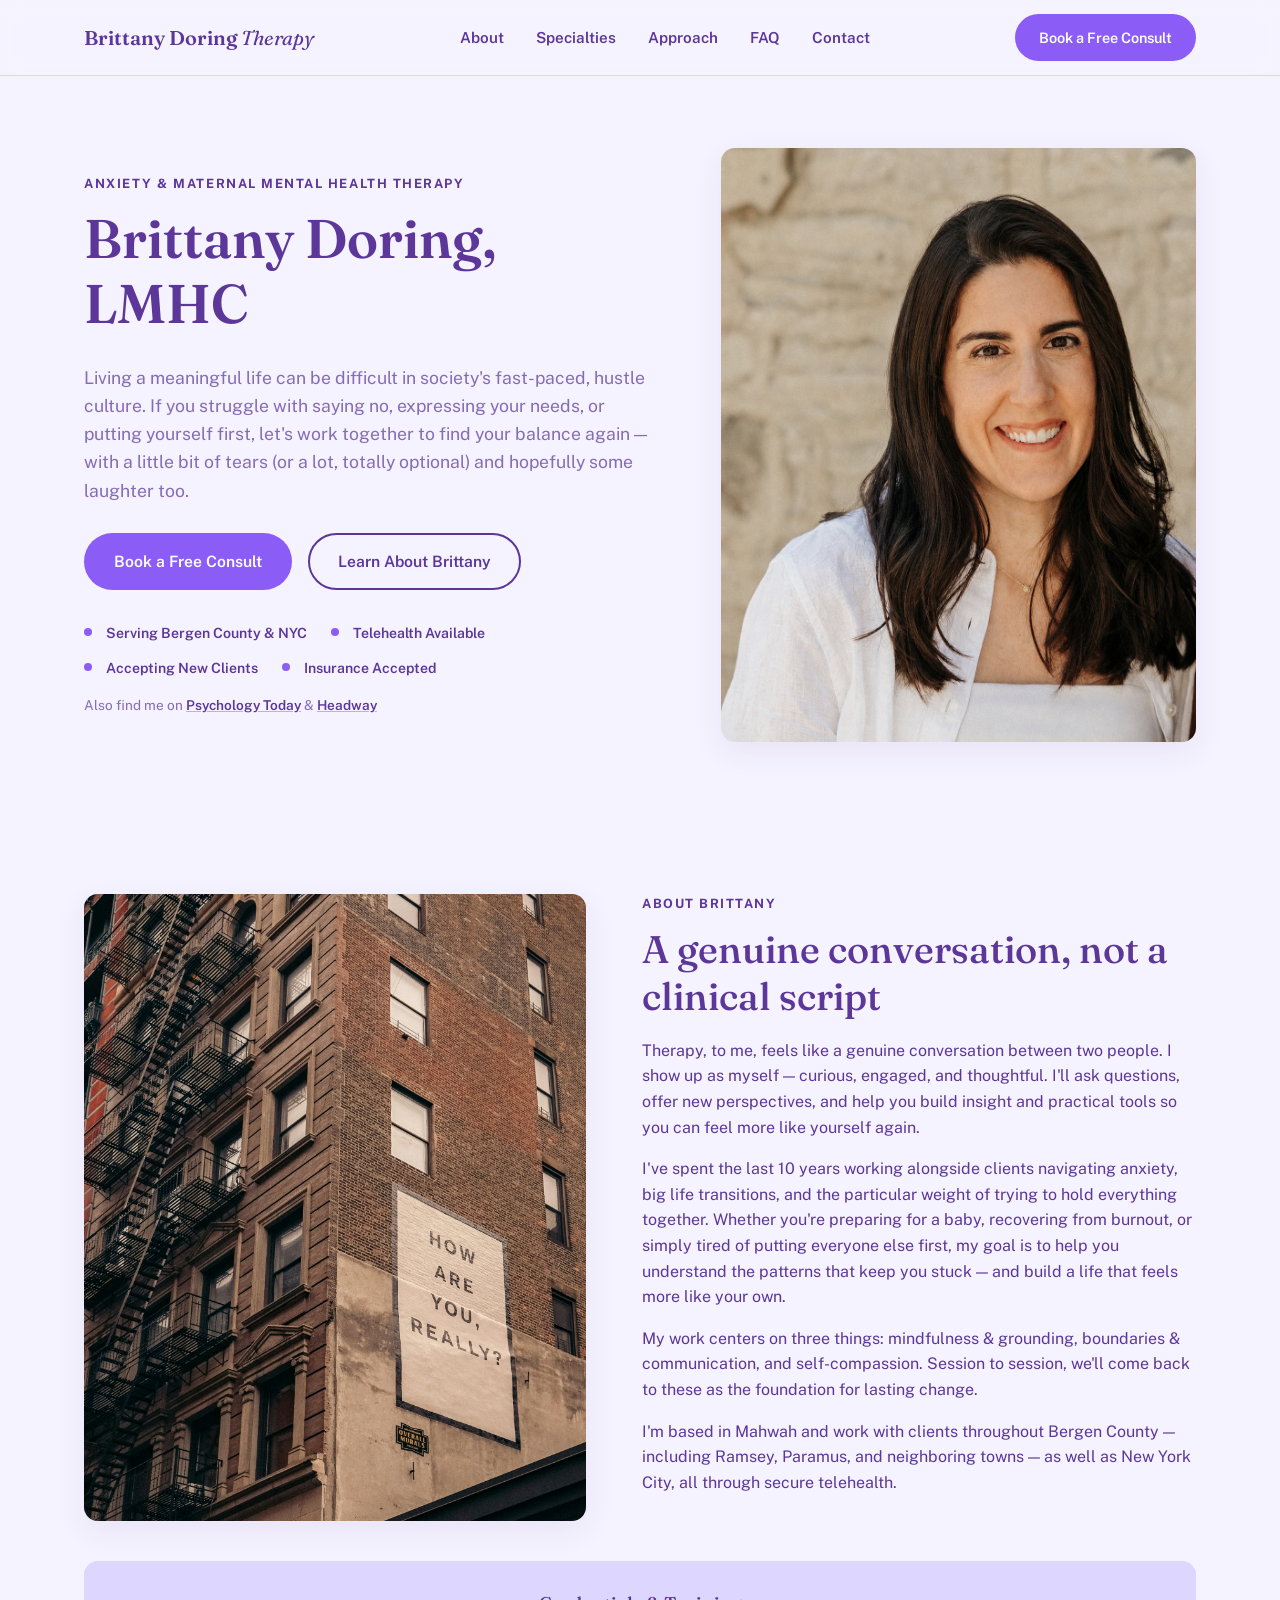
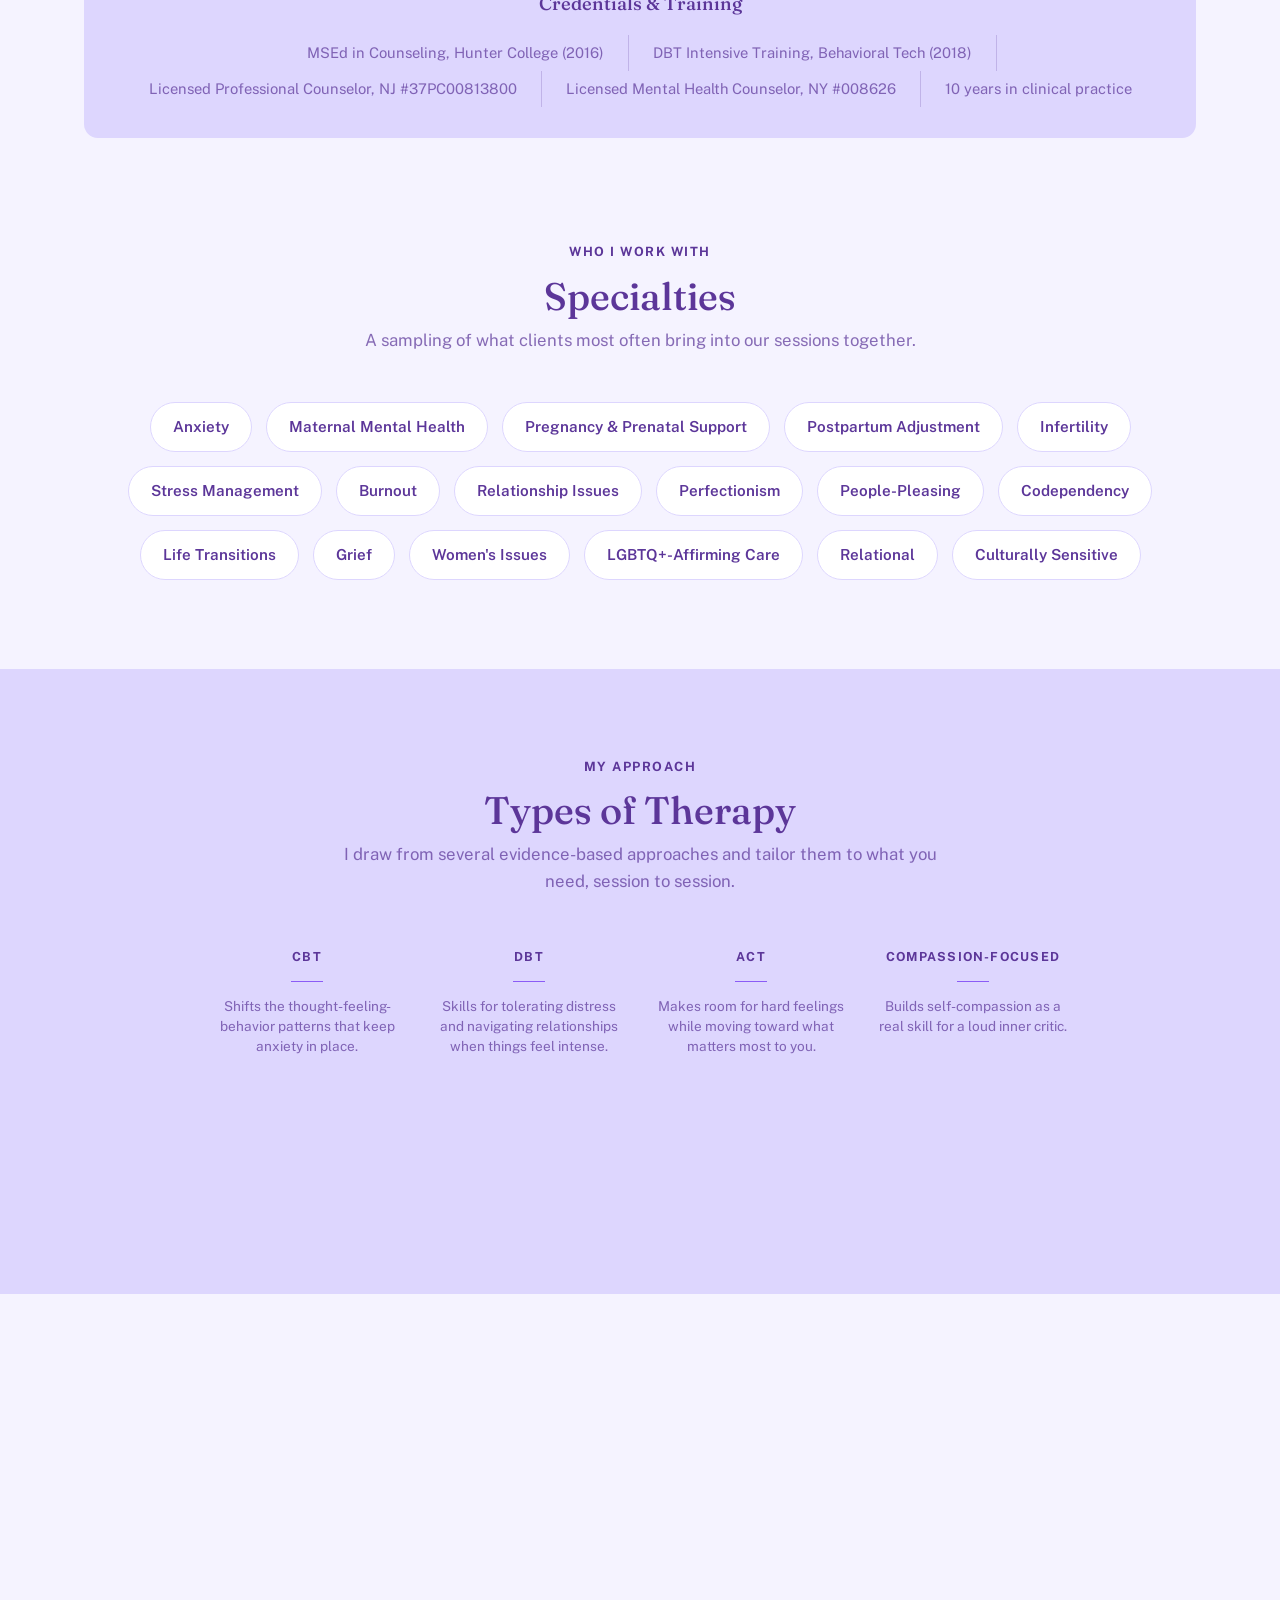
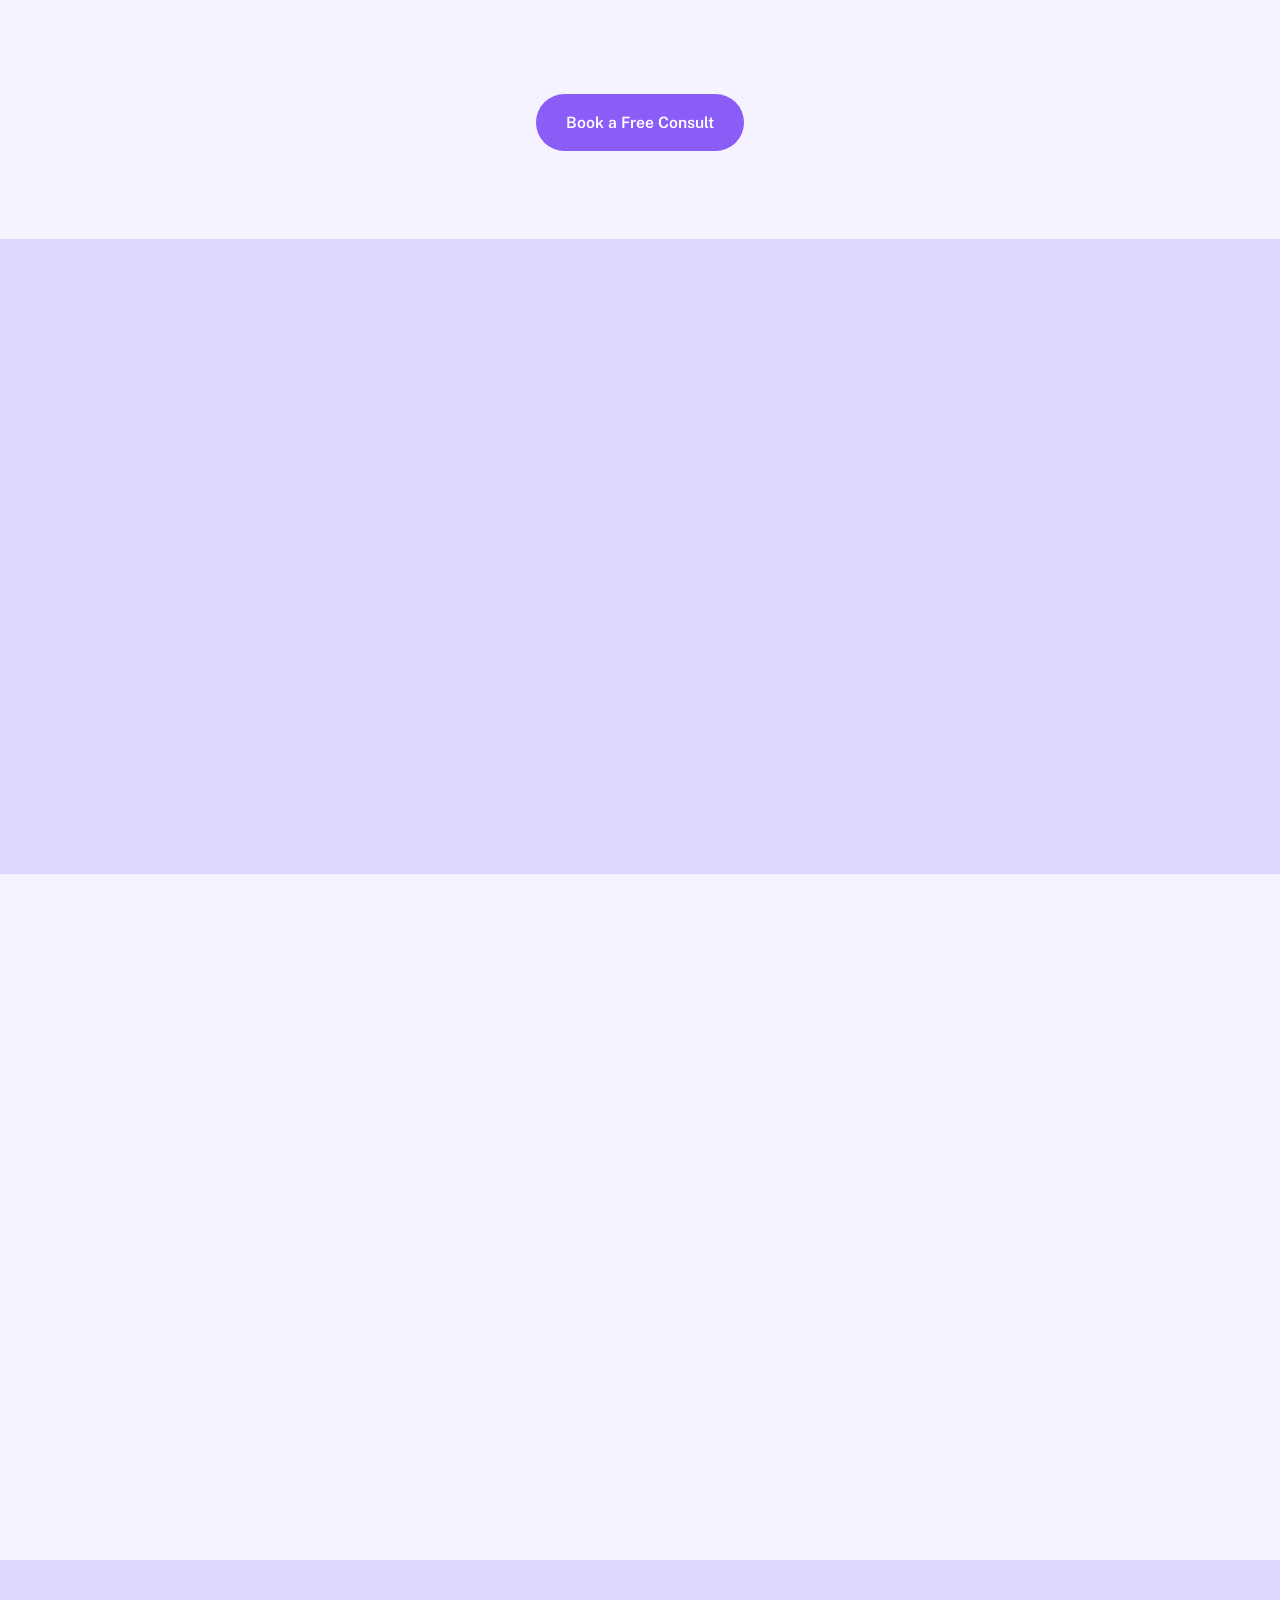
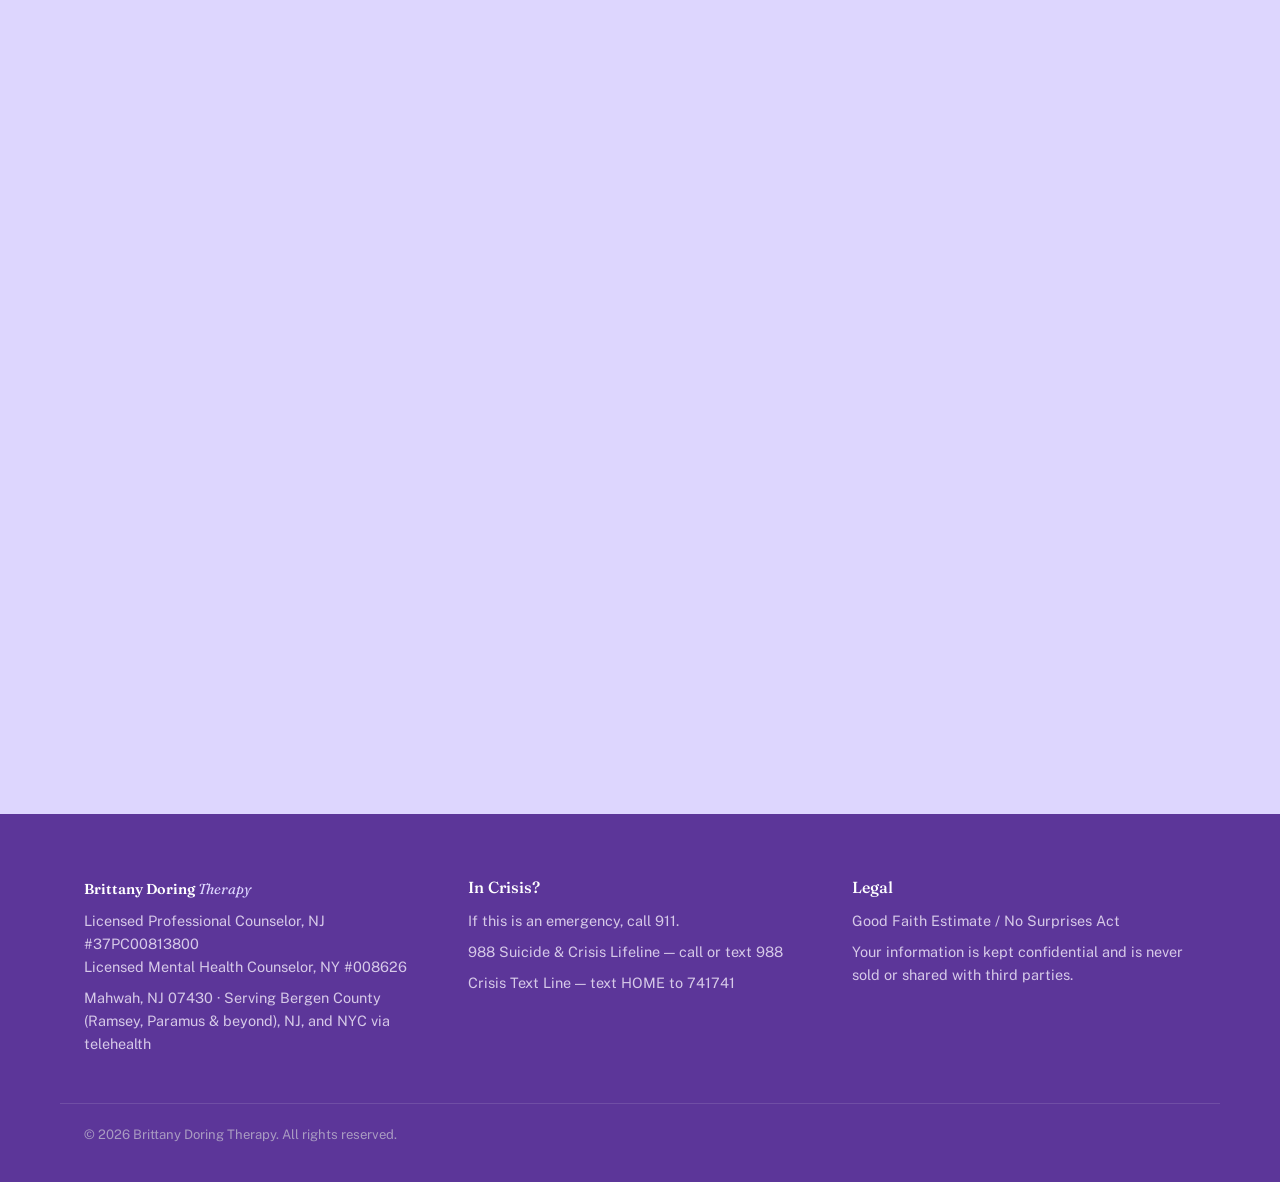
==== index.html @ 15a774fb "Add files via upload" ====
<!DOCTYPE html>
<html lang="en">
<head>
<meta charset="UTF-8">
<meta name="viewport" content="width=device-width, initial-scale=1.0">
<title>Brittany Doring, LMHC | Therapist in Mahwah &amp; Bergen County, NJ</title>
<meta name="description" content="Brittany Doring, LMHC offers telehealth therapy for anxiety, maternal mental health, and burnout to clients in Mahwah, Ramsey, Paramus, and Bergen County, NJ, plus New York City. Free 15-minute consultation.">
<meta name="robots" content="index, follow">
<link rel="canonical" href="https://www.brittanydoringtherapy.com/">

<!-- Open Graph -->
<meta property="og:type" content="website">
<meta property="og:title" content="Brittany Doring, LMHC | Therapist in Mahwah & Bergen County, NJ">
<meta property="og:description" content="Warm, genuine telehealth therapy for anxiety, maternal mental health, and burnout. Serving Mahwah, Ramsey, Paramus, Bergen County NJ, and New York City. Free 15-minute consultation.">
<meta property="og:url" content="https://www.brittanydoringtherapy.com/">
<meta property="og:image" content="assets/og-image.jpg">
<meta name="twitter:card" content="summary_large_image">

<link rel="preconnect" href="https://fonts.googleapis.com">
<link rel="preconnect" href="https://fonts.gstatic.com" crossorigin>
<link href="https://fonts.googleapis.com/css2?family=Fraunces:opsz,wght@9..144,400;9..144,500;9..144,600&family=Public+Sans:wght@400;500;600;700&display=swap" rel="stylesheet">

<link rel="stylesheet" href="styles.css">
<link rel="icon" href="data:,">

<!-- JSON-LD: Person -->
<script type="application/ld+json">
{
  "@context": "https://schema.org",
  "@type": "Person",
  "name": "Brittany Doring",
  "jobTitle": "Licensed Mental Health Counselor",
  "description": "Licensed Professional Counselor (NJ) and Licensed Mental Health Counselor (NY) specializing in anxiety and maternal mental health, offering telehealth therapy to Mahwah, Ramsey, Paramus, and Bergen County, NJ, as well as New York City.",
  "url": "https://www.brittanydoringtherapy.com/",
  "sameAs": [
    "https://www.psychologytoday.com/us/therapists/brittany-doring-mahwah-nj/941594",
    "https://care.headway.co/providers/brittany-doring"
  ]
}
</script>

<!-- JSON-LD: MedicalBusiness / LocalBusiness -->
<script type="application/ld+json">
{
  "@context": "https://schema.org",
  "@type": "MedicalBusiness",
  "name": "Brittany Doring Therapy",
  "image": "assets/og-image.jpg",
  "telephone": "+1-551-367-0439",
  "priceRange": "$175",
  "address": {
    "@type": "PostalAddress",
    "addressLocality": "Mahwah",
    "addressRegion": "NJ",
    "postalCode": "07430",
    "addressCountry": "US"
  },
  "areaServed": [
    { "@type": "City", "name": "Mahwah, NJ" },
    { "@type": "City", "name": "Ramsey, NJ" },
    { "@type": "City", "name": "Paramus, NJ" },
    { "@type": "AdministrativeArea", "name": "Bergen County, NJ" },
    { "@type": "City", "name": "New York City, NY" },
    { "@type": "State", "name": "New Jersey" },
    { "@type": "State", "name": "New York" }
  ],
  "medicalSpecialty": "Psychiatric",
  "url": "https://www.brittanydoringtherapy.com/"
}
</script>

<!-- JSON-LD: FAQPage -->
<script type="application/ld+json">
{
  "@context": "https://schema.org",
  "@type": "FAQPage",
  "mainEntity": [
    {
      "@type": "Question",
      "name": "What areas do you serve?",
      "acceptedAnswer": {
        "@type": "Answer",
        "text": "I'm based in Mahwah, NJ and see clients throughout Bergen County — including Ramsey, Paramus, and surrounding towns — as well as across New Jersey, New York, and New York City, entirely through telehealth."
      }
    },
    {
      "@type": "Question",
      "name": "What happens on the free consult call?",
      "acceptedAnswer": {
        "@type": "Answer",
        "text": "It's a relaxed 15-minute phone call where you can share what's bringing you to therapy, ask questions about my approach, and get a feel for whether we're a good fit. There's no pressure to commit to anything — it's simply a chance to talk before deciding."
      }
    },
    {
      "@type": "Question",
      "name": "Do you accept insurance?",
      "acceptedAnswer": {
        "@type": "Answer",
        "text": "Yes. I'm in-network with Aetna, Anthem BCBS, Carelon Behavioral Health, Cigna/Evernorth, and Horizon BCBS NJ. If I'm out-of-network with your plan, I can provide a superbill you can submit to your insurer for possible reimbursement."
      }
    },
    {
      "@type": "Question",
      "name": "How often will we meet?",
      "acceptedAnswer": {
        "@type": "Answer",
        "text": "Most clients start with weekly sessions to build momentum and consistency. As you meet your goals, we can shift to biweekly or monthly check-ins together, based on what feels right for you."
      }
    },
    {
      "@type": "Question",
      "name": "Is telehealth as effective as in-person therapy?",
      "acceptedAnswer": {
        "@type": "Answer",
        "text": "Research consistently shows telehealth therapy is just as effective as in-person sessions for most concerns, including anxiety and mood-related work. Many clients also find it easier to fit into their week and more comfortable to open up from a familiar space."
      }
    },
    {
      "@type": "Question",
      "name": "What's your cancellation policy?",
      "acceptedAnswer": {
        "@type": "Answer",
        "text": "I ask for at least 24 hours' notice if you need to cancel or reschedule a session. Sessions cancelled with less notice, or missed altogether, are subject to a cancellation fee — we can review the full policy together before your first session."
      }
    }
  ]
}
</script>
</head>
<body>

<a class="skip-link" href="#main">Skip to main content</a>

<header class="site-header">
  <div class="container header-inner">
    <a class="logo" href="#top">Brittany Doring <span>Therapy</span></a>
    <nav class="site-nav" aria-label="Primary">
      <button class="nav-toggle" aria-expanded="false" aria-controls="nav-links">
        <span class="sr-only">Menu</span>
        <span class="hamburger" aria-hidden="true"></span>
      </button>
      <ul id="nav-links" class="nav-links">
        <li><a href="#about">About</a></li>
        <li><a href="#specialties">Specialties</a></li>
        <li><a href="#approach">Approach</a></li>
        <li><a href="#faq">FAQ</a></li>
        <li><a href="#contact">Contact</a></li>
      </ul>
    </nav>
    <a class="btn btn-primary header-cta" href="#contact">Book a Free Consult</a>
  </div>
</header>

<main id="main">

  <!-- HERO -->
  <section id="top" class="hero">
    <div class="container hero-inner">
      <div class="hero-copy">
        <p class="eyebrow hero-anim">Anxiety &amp; Maternal Mental Health Therapy</p>
        <h1 class="hero-anim">Brittany Doring, LMHC</h1>
        <p class="hero-lede hero-anim">Living a meaningful life can be difficult in society's fast-paced, hustle culture. If you struggle with saying no, expressing your needs, or putting yourself first, let's work together to find your balance again — with a little bit of tears (or a lot, totally optional) and hopefully some laughter too.</p>
        <div class="hero-actions hero-anim">
          <a class="btn btn-primary" href="#contact">Book a Free Consult</a>
          <a class="btn btn-ghost" href="#about">Learn About Brittany</a>
        </div>
        <ul class="trust-badges hero-anim" aria-label="Practice highlights">
          <li>Serving Bergen County &amp; NYC</li>
          <li>Telehealth Available</li>
          <li>Accepting New Clients</li>
          <li>Insurance Accepted</li>
        </ul>
        <p class="hero-elsewhere hero-anim">Also find me on <a href="https://www.psychologytoday.com/us/therapists/brittany-doring-mahwah-nj/941594" target="_blank" rel="noopener">Psychology Today</a> &amp; <a href="https://care.headway.co/providers/brittany-doring" target="_blank" rel="noopener">Headway</a></p>
      </div>
      <div class="hero-media hero-anim">
        <img class="hero-photo" src="assets/bdoringtherapy.png" alt="Portrait of Brittany Doring, LMHC">
      </div>
    </div>
  </section>

  <!-- ABOUT -->
  <section id="about" class="section about">
    <div class="container about-inner">
      <div class="about-media reveal">
        <img class="headshot-photo" src="assets/mitch-nJupV3AOP-U-unsplash.jpg" alt="Mural reading 'How are you, really?' on a New York City brick building">
      </div>
      <div class="about-copy reveal">
        <p class="eyebrow">About Brittany</p>
        <h2>A genuine conversation, not a clinical script</h2>
        <p>Therapy, to me, feels like a genuine conversation between two people. I show up as myself — curious, engaged, and thoughtful. I'll ask questions, offer new perspectives, and help you build insight and practical tools so you can feel more like yourself again.</p>
        <p>I've spent the last 10 years working alongside clients navigating anxiety, big life transitions, and the particular weight of trying to hold everything together. Whether you're preparing for a baby, recovering from burnout, or simply tired of putting everyone else first, my goal is to help you understand the patterns that keep you stuck — and build a life that feels more like your own.</p>
        <p>My work centers on three things: mindfulness &amp; grounding, boundaries &amp; communication, and self-compassion. Session to session, we'll come back to these as the foundation for lasting change.</p>
        <p>I'm based in Mahwah and work with clients throughout Bergen County — including Ramsey, Paramus, and neighboring towns — as well as New York City, all through secure telehealth.</p>
      </div>
    </div>
    <div class="container">
      <div class="credentials-strip">
        <h3 class="center reveal-item">Credentials &amp; Training</h3>
        <ul class="credentials-row">
          <li class="reveal-item">MSEd in Counseling, Hunter College (2016)</li>
          <li class="reveal-item">DBT Intensive Training, Behavioral Tech (2018)</li>
          <li class="reveal-item">Licensed Professional Counselor, NJ #37PC00813800</li>
          <li class="reveal-item">Licensed Mental Health Counselor, NY #008626</li>
          <li class="reveal-item">10 years in clinical practice</li>
        </ul>
      </div>
    </div>
  </section>

  <!-- WHO I WORK WITH -->
  <section id="specialties" class="section specialties">
    <div class="container">
      <p class="eyebrow center reveal-item">Who I Work With</p>
      <h2 class="center reveal-item">Specialties</h2>
      <p class="section-lede center reveal-item">A sampling of what clients most often bring into our sessions together.</p>
      <ul class="tag-grid">
        <li class="reveal-item">Anxiety</li>
        <li class="reveal-item">Maternal Mental Health</li>
        <li class="reveal-item">Pregnancy &amp; Prenatal Support</li>
        <li class="reveal-item">Postpartum Adjustment</li>
        <li class="reveal-item">Infertility</li>
        <li class="reveal-item">Stress Management</li>
        <li class="reveal-item">Burnout</li>
        <li class="reveal-item">Relationship Issues</li>
        <li class="reveal-item">Perfectionism</li>
        <li class="reveal-item">People-Pleasing</li>
        <li class="reveal-item">Codependency</li>
        <li class="reveal-item">Life Transitions</li>
        <li class="reveal-item">Grief</li>
        <li class="reveal-item">Women's Issues</li>
        <li class="reveal-item">LGBTQ+-Affirming Care</li>
        <li class="reveal-item">Relational</li>
        <li class="reveal-item">Culturally Sensitive</li>
      </ul>
    </div>
  </section>

  <!-- APPROACH / TYPES OF THERAPY -->
  <section id="approach" class="section approach">
    <div class="container">
      <p class="eyebrow center reveal-item">My Approach</p>
      <h2 class="center reveal-item">Types of Therapy</h2>
      <p class="section-lede center reveal-item">I draw from several evidence-based approaches and tailor them to what you need, session to session.</p>
      <div class="modality-row">
        <div class="modality-col reveal-item">
          <span class="modality-name">CBT</span>
          <span class="modality-rule"></span>
          <p class="modality-desc">Shifts the thought-feeling-behavior patterns that keep anxiety in place.</p>
        </div>
        <div class="modality-col reveal-item">
          <span class="modality-name">DBT</span>
          <span class="modality-rule"></span>
          <p class="modality-desc">Skills for tolerating distress and navigating relationships when things feel intense.</p>
        </div>
        <div class="modality-col reveal-item">
          <span class="modality-name">ACT</span>
          <span class="modality-rule"></span>
          <p class="modality-desc">Makes room for hard feelings while moving toward what matters most to you.</p>
        </div>
        <div class="modality-col reveal-item">
          <span class="modality-name">Compassion-Focused</span>
          <span class="modality-rule"></span>
          <p class="modality-desc">Builds self-compassion as a real skill for a loud inner critic.</p>
        </div>
        <div class="modality-col reveal-item">
          <span class="modality-name">Person-Centered</span>
          <span class="modality-rule"></span>
          <p class="modality-desc">A warm, non-judgmental space that follows your lead.</p>
        </div>
        <div class="modality-col reveal-item">
          <span class="modality-name">Motivational Interviewing</span>
          <span class="modality-rule"></span>
          <p class="modality-desc">Builds your own motivation for change, at your own pace.</p>
        </div>
        <div class="modality-col reveal-item">
          <span class="modality-name">Strength-Based</span>
          <span class="modality-rule"></span>
          <p class="modality-desc">Builds on what's already working for you.</p>
        </div>
      </div>
    </div>
  </section>

  <!-- HOW IT WORKS -->
  <section class="section how-it-works">
    <div class="container">
      <p class="eyebrow center reveal-item">Getting Started</p>
      <h2 class="center reveal-item">How It Works</h2>
      <ol class="steps">
        <li class="step reveal-item">
          <span class="step-number">1</span>
          <h3>Free Consult Call</h3>
          <p>We'll spend 15 minutes on the phone so you can share what's going on and ask any questions before committing to anything.</p>
        </li>
        <li class="step reveal-item">
          <span class="step-number">2</span>
          <h3>Schedule Your First Session</h3>
          <p>If it feels like a good fit, we'll find a time that works for your schedule and get your first session on the calendar.</p>
        </li>
        <li class="step reveal-item">
          <span class="step-number">3</span>
          <h3>Begin Your Work Together</h3>
          <p>From there, we'll settle into a rhythm — building insight, practicing new tools, and working toward the life you want.</p>
        </li>
      </ol>
      <div class="how-it-works-cta">
        <a class="btn btn-primary" href="#contact">Book a Free Consult</a>
      </div>
    </div>
  </section>

  <!-- FEES & INSURANCE -->
  <section id="fees" class="section fees-simple">
    <div class="container fees-simple-inner">
      <div class="fees-copy reveal">
        <p class="eyebrow">Fees &amp; Insurance</p>
        <h2>I work with you</h2>
        <p class="section-lede">I'm happy to walk through your specific rate and coverage on your free consult call. I'm in-network with:</p>
        <ul class="insurance-pills" aria-label="Accepted insurance plans">
          <li class="reveal-item">Aetna</li>
          <li class="reveal-item">Anthem BCBS</li>
          <li class="reveal-item">Carelon Behavioral Health</li>
          <li class="reveal-item">Cigna / Evernorth</li>
          <li class="reveal-item">Horizon BCBS NJ</li>
        </ul>
        <p class="fees-note">Out-of-network? I provide superbills for possible reimbursement. Details on your right to a <a href="https://www.cms.gov/nosurprises" target="_blank" rel="noopener">Good Faith Estimate</a> are available on request.</p>
      </div>
      <div class="fees-media reveal">
        <img class="fees-photo" src="assets/frolicsome-fairy-C8kxsivvtYg-unsplash.jpg" alt="Autumn view of the New Jersey hills near Mahwah">
      </div>
    </div>
  </section>

  <!-- FAQ -->
  <section id="faq" class="section faq">
    <div class="container">
      <p class="eyebrow center reveal-item">Questions</p>
      <h2 class="center reveal-item">Frequently Asked Questions</h2>
      <div class="accordion">
        <div class="accordion-item reveal-item">
          <h3>
            <button class="accordion-trigger" aria-expanded="false" aria-controls="faq-area" id="faq-area-trigger">
              What areas do you serve?
            </button>
          </h3>
          <div class="accordion-panel" id="faq-area" role="region" aria-labelledby="faq-area-trigger" aria-hidden="true">
            <div class="accordion-panel-inner">
              <p>I'm based in Mahwah, NJ and see clients throughout Bergen County — including Ramsey, Paramus, and surrounding towns — as well as across New Jersey, New York, and New York City, entirely through telehealth.</p>
            </div>
          </div>
        </div>
        <div class="accordion-item reveal-item">
          <h3>
            <button class="accordion-trigger" aria-expanded="false" aria-controls="faq-1" id="faq-1-trigger">
              What happens on the free consult call?
            </button>
          </h3>
          <div class="accordion-panel" id="faq-1" role="region" aria-labelledby="faq-1-trigger" aria-hidden="true">
            <div class="accordion-panel-inner">
              <p>It's a relaxed 15-minute phone call where you can share what's bringing you to therapy, ask questions about my approach, and get a feel for whether we're a good fit. There's no pressure to commit to anything — it's simply a chance to talk before deciding.</p>
            </div>
          </div>
        </div>
        <div class="accordion-item reveal-item">
          <h3>
            <button class="accordion-trigger" aria-expanded="false" aria-controls="faq-2" id="faq-2-trigger">
              Do you accept insurance?
            </button>
          </h3>
          <div class="accordion-panel" id="faq-2" role="region" aria-labelledby="faq-2-trigger" aria-hidden="true">
            <div class="accordion-panel-inner">
              <p>Yes. I'm in-network with Aetna, Anthem BCBS, Carelon Behavioral Health, Cigna/Evernorth, and Horizon BCBS NJ. If I'm out-of-network with your plan, I can provide a superbill you can submit to your insurer for possible reimbursement.</p>
            </div>
          </div>
        </div>
        <div class="accordion-item reveal-item">
          <h3>
            <button class="accordion-trigger" aria-expanded="false" aria-controls="faq-3" id="faq-3-trigger">
              How often will we meet?
            </button>
          </h3>
          <div class="accordion-panel" id="faq-3" role="region" aria-labelledby="faq-3-trigger" aria-hidden="true">
            <div class="accordion-panel-inner">
              <p>Most clients start with weekly sessions to build momentum and consistency. As you meet your goals, we can shift to biweekly or monthly check-ins together, based on what feels right for you.</p>
            </div>
          </div>
        </div>
        <div class="accordion-item reveal-item">
          <h3>
            <button class="accordion-trigger" aria-expanded="false" aria-controls="faq-4" id="faq-4-trigger">
              Is telehealth as effective as in-person therapy?
            </button>
          </h3>
          <div class="accordion-panel" id="faq-4" role="region" aria-labelledby="faq-4-trigger" aria-hidden="true">
            <div class="accordion-panel-inner">
              <p>Research consistently shows telehealth therapy is just as effective as in-person sessions for most concerns, including anxiety and mood-related work. Many clients also find it easier to fit into their week and more comfortable to open up from a familiar space.</p>
            </div>
          </div>
        </div>
        <div class="accordion-item reveal-item">
          <h3>
            <button class="accordion-trigger" aria-expanded="false" aria-controls="faq-5" id="faq-5-trigger">
              What's your cancellation policy?
            </button>
          </h3>
          <div class="accordion-panel" id="faq-5" role="region" aria-labelledby="faq-5-trigger" aria-hidden="true">
            <div class="accordion-panel-inner">
              <p>I ask for at least 24 hours' notice if you need to cancel or reschedule a session. Sessions cancelled with less notice, or missed altogether, are subject to a cancellation fee — we can review the full policy together before your first session.</p>
            </div>
          </div>
        </div>
      </div>
    </div>
  </section>

  <!-- CONTACT -->
  <section id="contact" class="section contact">
    <div class="container contact-inner">
      <div class="contact-info reveal">
        <p class="eyebrow">Get in Touch</p>
        <h2>Let's find a time to talk</h2>
        <p>Reach out to schedule your free 15-minute consultation. I'll get back to you within one business day.</p>
        <ul class="contact-details">
          <li>
            <span class="contact-label">Phone</span>
            <a href="tel:+15513670439">(551) 367-0439</a>
          </li>
          <li>
            <span class="contact-label">Email</span>
            <!-- TODO: Replace with the practice's real contact email -->
            <a href="mailto:hello@brittanydoringtherapy.com">hello@brittanydoringtherapy.com</a>
          </li>
          <li>
            <span class="contact-label">Service Area</span>
            <span>Based in Mahwah, NJ 07430 &middot; Telehealth across Bergen County (Ramsey, Paramus &amp; beyond), New Jersey, New York, and New York City</span>
          </li>
        </ul>
      </div>
      <div class="contact-form-wrap reveal">
        <!--
          TODO: Formspree setup
          1. Create a free form at https://formspree.io using the practice email above.
          2. Replace YOUR_FORM_ID below with the ID Formspree gives you
             (the action URL will look like https://formspree.io/f/abc123).
        -->
        <form id="contact-form" class="contact-form" action="https://formspree.io/f/YOUR_FORM_ID" method="POST">
          <div class="form-row">
            <label for="name">Name</label>
            <input type="text" id="name" name="name" autocomplete="name" required>
          </div>
          <div class="form-row">
            <label for="email">Email</label>
            <input type="email" id="email" name="email" autocomplete="email" required>
          </div>
          <div class="form-row">
            <label for="phone">Phone</label>
            <input type="tel" id="phone" name="phone" autocomplete="tel">
          </div>
          <div class="form-row">
            <label for="best-time">Best time to reach you</label>
            <input type="text" id="best-time" name="best_time" placeholder="e.g. Weekday mornings">
          </div>
          <div class="form-row">
            <label for="message">Message</label>
            <textarea id="message" name="message" rows="5" required></textarea>
          </div>
          <input type="text" name="_gotcha" class="hp-field" tabindex="-1" autocomplete="off" aria-hidden="true">
          <button type="submit" class="btn btn-primary form-submit">Send Message</button>
          <p class="form-status" id="form-status" role="status" aria-live="polite"></p>
        </form>
      </div>
    </div>
  </section>

</main>

<footer class="site-footer">
  <div class="container footer-inner">
    <div class="footer-col">
      <p class="logo footer-logo">Brittany Doring <span>Therapy</span></p>
      <p>Licensed Professional Counselor, NJ #37PC00813800<br>Licensed Mental Health Counselor, NY #008626</p>
      <p>Mahwah, NJ 07430 &middot; Serving Bergen County (Ramsey, Paramus &amp; beyond), NJ, and NYC via telehealth</p>
    </div>
    <div class="footer-col">
      <h3>In Crisis?</h3>
      <p>If this is an emergency, call 911.</p>
      <p>988 Suicide &amp; Crisis Lifeline — call or text <a href="tel:988">988</a></p>
      <p>Crisis Text Line — text HOME to <a href="sms:741741">741741</a></p>
    </div>
    <div class="footer-col">
      <h3>Legal</h3>
      <p><a href="https://www.cms.gov/nosurprises" target="_blank" rel="noopener">Good Faith Estimate / No Surprises Act</a></p>
      <p>Your information is kept confidential and is never sold or shared with third parties.</p>
    </div>
  </div>
  <div class="container footer-bottom">
    <p>&copy; <span id="year"></span> Brittany Doring Therapy. All rights reserved.</p>
  </div>
</footer>

<script src="script.js"></script>
</body>
</html>
---- styles.css ----
/* ==========================================================================
   Brittany Doring Therapy — styles.css
   ========================================================================== */

:root {
  --sage: #5C3699;
  --sage-dark: #5C3699;
  --cream: #F5F3FF;
  --cream-alt: #DDD6FE;
  --forest: #5C3699;
  --terracotta: #8B5CF6;
  --terracotta-dark: #7C3AED;
  --white: #FFFFFF;
  --border: #DDD6FE;

  --font-heading: "Fraunces", Georgia, serif;
  --font-body: "Public Sans", -apple-system, BlinkMacSystemFont, "Segoe UI", sans-serif;

  --max-width: 1160px;
  --radius: 14px;
  --shadow-soft: 0 10px 30px rgba(92, 54, 153, 0.08);
}

* { box-sizing: border-box; }

html {
  scroll-behavior: smooth;
}

body {
  margin: 0;
  font-family: var(--font-body);
  color: var(--forest);
  background: var(--cream);
  line-height: 1.6;
  -webkit-font-smoothing: antialiased;
}

h1, h2, h3 {
  font-family: var(--font-heading);
  font-weight: 500;
  line-height: 1.2;
  margin: 0 0 0.5em;
  color: var(--forest);
}

h1 { font-size: clamp(2.2rem, 4.5vw, 3.4rem); font-weight: 600; }
h2 { font-size: clamp(1.7rem, 3vw, 2.4rem); }
h3 { font-size: 1.15rem; }

p { margin: 0 0 1em; }

a {
  color: var(--sage-dark);
  text-decoration-color: rgba(92, 54, 153, 0.35);
  transition: text-decoration-color 0.2s ease, opacity 0.2s ease;
}
a:hover {
  text-decoration-color: currentColor;
}

img { max-width: 100%; display: block; }

.container {
  max-width: var(--max-width);
  margin: 0 auto;
  padding: 0 24px;
}

.sr-only {
  position: absolute;
  width: 1px; height: 1px;
  padding: 0; margin: -1px;
  overflow: hidden;
  clip: rect(0,0,0,0);
  white-space: nowrap;
  border: 0;
}

.skip-link {
  position: absolute;
  left: -999px;
  top: 0;
  background: var(--forest);
  color: var(--white);
  padding: 12px 20px;
  z-index: 1000;
  border-radius: 0 0 8px 0;
}
.skip-link:focus {
  left: 0;
}

/* -------------------- Buttons -------------------- */

.btn {
  display: inline-flex;
  align-items: center;
  justify-content: center;
  padding: 14px 28px;
  border-radius: 999px;
  font-weight: 600;
  font-size: 0.98rem;
  text-decoration: none;
  transition: transform 0.15s ease, box-shadow 0.15s ease, background 0.15s ease;
  border: 2px solid transparent;
  cursor: pointer;
}

.btn-primary {
  background: var(--terracotta);
  color: var(--white);
}
.btn-primary:hover {
  background: var(--terracotta-dark);
  transform: translateY(-1px);
  box-shadow: var(--shadow-soft);
}

.btn-ghost {
  background: transparent;
  color: var(--forest);
  border-color: var(--forest);
}
.btn-ghost:hover {
  background: var(--forest);
  color: var(--white);
}

/* -------------------- Header -------------------- */

.site-header {
  position: sticky;
  top: 0;
  z-index: 500;
  background: rgba(245, 243, 255, 0.92);
  backdrop-filter: blur(8px);
  border-bottom: 1px solid var(--border);
  box-shadow: 0 8px 24px rgba(92, 54, 153, 0);
  transition: box-shadow 0.3s ease;
}
.site-header.scrolled {
  box-shadow: 0 8px 24px rgba(92, 54, 153, 0.1);
}

.header-inner {
  display: flex;
  align-items: center;
  justify-content: space-between;
  padding-top: 14px;
  padding-bottom: 14px;
  gap: 20px;
}

.logo {
  font-family: var(--font-heading);
  font-size: 1.25rem;
  font-weight: 600;
  color: var(--forest);
  text-decoration: none;
  white-space: nowrap;
  transition: opacity 0.2s ease;
}
.logo:hover {
  opacity: 0.75;
}
.logo span {
  color: var(--sage-dark);
  font-weight: 400;
  font-style: italic;
}

.site-nav {
  flex: 1;
  display: flex;
  justify-content: center;
}

.nav-links {
  list-style: none;
  display: flex;
  gap: 32px;
  margin: 0;
  padding: 0;
}

.nav-links a {
  text-decoration: none;
  color: var(--forest);
  font-weight: 600;
  font-size: 0.95rem;
  position: relative;
}
.nav-links a::after {
  content: "";
  position: absolute;
  left: 0;
  right: 100%;
  bottom: -4px;
  height: 2px;
  background: var(--terracotta);
  transition: right 0.25s ease;
}
.nav-links a:hover {
  color: var(--sage-dark);
}
.nav-links a:hover::after {
  right: 0;
}

.header-cta {
  padding: 10px 22px;
  font-size: 0.9rem;
  white-space: nowrap;
}

.nav-toggle {
  display: none;
  background: none;
  border: none;
  cursor: pointer;
  padding: 8px;
}

.hamburger,
.hamburger::before,
.hamburger::after {
  display: block;
  width: 24px;
  height: 2px;
  background: var(--forest);
  position: relative;
  transition: transform 0.2s ease;
}
.hamburger::before,
.hamburger::after {
  content: "";
  position: absolute;
  left: 0;
}
.hamburger::before { top: -7px; }
.hamburger::after { top: 7px; }

/* -------------------- Sections -------------------- */

.section {
  padding: 88px 0;
}

.eyebrow {
  text-transform: uppercase;
  letter-spacing: 0.12em;
  font-size: 0.8rem;
  font-weight: 700;
  color: var(--sage-dark);
  margin-bottom: 12px;
}

.center { text-align: center; }
.center.eyebrow { margin-bottom: 10px; }

.section-lede {
  max-width: 640px;
  margin: 0 auto 48px;
  color: rgba(92, 54, 153, 0.72);
  font-size: 1.05rem;
}

.section > .container > h2.center {
  margin-bottom: 8px;
}

/* -------------------- Hero -------------------- */

.hero {
  padding: 72px 0 64px;
  background: var(--cream);
}

.hero-inner {
  display: grid;
  grid-template-columns: 1.1fr 0.9fr;
  gap: 56px;
  align-items: center;
}

.hero-lede {
  font-size: 1.1rem;
  color: rgba(92, 54, 153, 0.72);
  max-width: 52ch;
}

.hero-actions {
  display: flex;
  gap: 16px;
  flex-wrap: wrap;
  margin: 28px 0 32px;
}

.trust-badges {
  list-style: none;
  display: flex;
  flex-wrap: wrap;
  gap: 12px 24px;
  padding: 0;
  margin: 0;
}
.trust-badges li {
  font-size: 0.88rem;
  font-weight: 600;
  color: var(--sage-dark);
  padding-left: 22px;
  position: relative;
}
.trust-badges li::before {
  content: "";
  position: absolute;
  left: 0;
  top: 6px;
  width: 8px;
  height: 8px;
  border-radius: 50%;
  background: var(--terracotta);
}

.hero-elsewhere {
  margin: 16px 0 0;
  font-size: 0.85rem;
  color: rgba(92, 54, 153, 0.72);
}
.hero-elsewhere a {
  color: var(--forest);
  font-weight: 600;
}

.hero-photo,
.headshot-photo,
.fees-photo {
  width: 100%;
  object-fit: cover;
  border-radius: var(--radius);
  box-shadow: var(--shadow-soft);
  transition: transform 0.4s ease, box-shadow 0.4s ease;
}
.hero-photo { aspect-ratio: 4 / 5; }

.hero-photo:hover,
.headshot-photo:hover,
.fees-photo:hover {
  transform: scale(1.015);
  box-shadow: 0 16px 36px rgba(92, 54, 153, 0.16);
}

/* -------------------- About -------------------- */

.about {
  padding-bottom: 48px;
}

.about-inner {
  display: grid;
  grid-template-columns: 0.95fr 1.05fr;
  gap: 56px;
  align-items: start;
}

.headshot-photo {
  aspect-ratio: 4 / 5;
}

.credentials-strip {
  margin-top: 40px;
  padding: 32px 40px;
  background: var(--cream-alt);
  border-radius: var(--radius);
}
.credentials-strip h3 {
  margin-bottom: 20px;
}

.credentials-row {
  list-style: none;
  display: flex;
  flex-wrap: wrap;
  justify-content: center;
  padding: 0;
  margin: 0;
}
.credentials-row li {
  padding: 6px 24px;
  border-right: 1px solid rgba(92, 54, 153, 0.22);
  font-size: 0.92rem;
  color: rgba(92, 54, 153, 0.72);
}
.credentials-row li:last-child {
  border-right: none;
}

/* -------------------- Specialties tags -------------------- */

.specialties {
  padding-top: 56px;
}

.tag-grid {
  list-style: none;
  display: flex;
  flex-wrap: wrap;
  gap: 14px;
  justify-content: center;
  padding: 0;
  margin: 0;
}

.tag-grid li {
  background: var(--white);
  border: 1px solid var(--border);
  border-radius: 999px;
  padding: 12px 22px;
  font-weight: 600;
  font-size: 0.95rem;
  color: var(--forest);
  transition: transform 0.2s ease, box-shadow 0.2s ease, border-color 0.2s ease;
}
.tag-grid li:hover {
  transform: translateY(-3px);
  box-shadow: var(--shadow-soft);
  border-color: var(--sage);
}

/* -------------------- Approach: modality columns -------------------- */

.approach {
  background: var(--cream-alt);
}

.modality-row {
  display: flex;
  flex-wrap: wrap;
  justify-content: center;
  gap: 40px 32px;
  max-width: 960px;
  margin: 0 auto;
}

.modality-col {
  width: 190px;
  text-align: center;
}

.modality-name {
  display: inline-block;
  font-size: 0.78rem;
  text-transform: uppercase;
  letter-spacing: 0.1em;
  font-weight: 700;
  color: var(--forest);
  transition: color 0.25s ease;
}

.modality-rule {
  display: block;
  width: 32px;
  height: 1px;
  background: var(--terracotta);
  margin: 12px auto 14px;
  transition: width 0.3s ease;
}

.modality-desc {
  margin: 0;
  font-size: 0.85rem;
  line-height: 1.5;
  color: rgba(92, 54, 153, 0.72);
}

.modality-col:hover .modality-name {
  color: var(--sage-dark);
}
.modality-col:hover .modality-rule {
  width: 56px;
}

/* -------------------- How it works -------------------- */

.steps {
  list-style: none;
  display: grid;
  grid-template-columns: repeat(3, 1fr);
  gap: 32px;
  padding: 0;
  margin: 0 0 48px;
  counter-reset: step;
}

.step {
  text-align: center;
  padding: 0 12px;
}

.step-number {
  display: inline-flex;
  align-items: center;
  justify-content: center;
  width: 44px;
  height: 44px;
  border-radius: 50%;
  background: var(--sage);
  color: var(--white);
  font-family: var(--font-heading);
  font-size: 1.2rem;
  margin-bottom: 16px;
}

.step p {
  color: rgba(92, 54, 153, 0.72);
  font-size: 0.95rem;
}

.how-it-works-cta {
  text-align: center;
}

/* -------------------- Fees -------------------- */

.fees-simple {
  background: var(--cream-alt);
}

.fees-simple-inner {
  display: grid;
  grid-template-columns: 0.85fr 1.15fr;
  gap: 48px;
  align-items: center;
}

.fees-copy .section-lede {
  margin: 0 0 24px;
  max-width: none;
  text-align: left;
}

.insurance-pills {
  list-style: none;
  display: flex;
  flex-wrap: wrap;
  gap: 12px;
  padding: 0;
  margin: 0 0 20px;
}
.insurance-pills li {
  background: var(--white);
  border: 1px solid var(--border);
  border-radius: 999px;
  padding: 10px 20px;
  font-weight: 600;
  font-size: 0.9rem;
  color: var(--forest);
  transition: transform 0.2s ease, box-shadow 0.2s ease;
}
.insurance-pills li:hover {
  transform: translateY(-3px);
  box-shadow: var(--shadow-soft);
}

.fees-note {
  margin: 0;
  color: rgba(92, 54, 153, 0.72);
  font-size: 0.95rem;
}

.fees-photo {
  aspect-ratio: 4 / 3;
}

/* -------------------- FAQ accordion -------------------- */

.accordion {
  max-width: 760px;
  margin: 0 auto;
}

.accordion-item {
  border-bottom: 1px solid var(--border);
}
.accordion-item h3 {
  margin: 0;
  font-family: var(--font-body);
  font-size: 1rem;
}

.accordion-trigger {
  width: 100%;
  text-align: left;
  background: none;
  border: none;
  padding: 22px 4px;
  font-family: var(--font-body);
  font-weight: 700;
  font-size: 1.05rem;
  color: var(--forest);
  cursor: pointer;
  display: flex;
  justify-content: space-between;
  align-items: center;
  gap: 16px;
}
.accordion-trigger::after {
  content: "+";
  font-size: 1.4rem;
  color: var(--terracotta);
  flex-shrink: 0;
  transition: transform 0.3s ease;
}
.accordion-trigger[aria-expanded="true"]::after {
  transform: rotate(45deg);
}

.accordion-panel {
  display: grid;
  grid-template-rows: 0fr;
  color: rgba(92, 54, 153, 0.72);
  transition: grid-template-rows 0.35s ease;
}
.accordion-panel.open {
  grid-template-rows: 1fr;
}
.accordion-panel-inner {
  overflow: hidden;
  min-height: 0;
}
.accordion-panel-inner p {
  margin: 0;
  padding: 0 4px 22px;
}

/* -------------------- Contact -------------------- */

.contact {
  background: var(--cream-alt);
}

.contact-inner {
  display: grid;
  grid-template-columns: 0.9fr 1.1fr;
  gap: 56px;
}

.contact-details {
  list-style: none;
  padding: 0;
  margin: 28px 0 0;
  display: flex;
  flex-direction: column;
  gap: 18px;
}
.contact-label {
  display: block;
  font-size: 0.78rem;
  text-transform: uppercase;
  letter-spacing: 0.08em;
  color: var(--sage-dark);
  font-weight: 700;
  margin-bottom: 4px;
}
.contact-details a {
  font-size: 1.1rem;
  font-weight: 600;
  color: var(--forest);
  text-decoration: none;
}

.contact-form {
  background: var(--white);
  border-radius: var(--radius);
  padding: 32px;
  box-shadow: var(--shadow-soft);
}

.form-row {
  margin-bottom: 18px;
  display: flex;
  flex-direction: column;
  gap: 6px;
}
.form-row label {
  font-weight: 600;
  font-size: 0.9rem;
}
.form-row input,
.form-row textarea {
  font-family: var(--font-body);
  font-size: 1rem;
  padding: 12px 14px;
  border: 1px solid var(--border);
  border-radius: 8px;
  background: var(--cream);
  color: var(--forest);
  transition: outline-color 0.2s ease, outline-offset 0.2s ease, border-color 0.2s ease;
  outline: 2px solid transparent;
  outline-offset: 0;
}
.form-row input:focus,
.form-row textarea:focus {
  outline-color: var(--sage);
  outline-offset: 2px;
  border-color: var(--sage);
}

.hp-field {
  position: absolute;
  left: -9999px;
  width: 1px;
  height: 1px;
  overflow: hidden;
}

.form-submit {
  width: 100%;
  border: none;
}

.form-status {
  margin: 14px 0 0;
  font-size: 0.9rem;
  font-weight: 600;
  min-height: 1.2em;
}
.form-status.success { color: var(--sage-dark); }
.form-status.error { color: var(--terracotta-dark); }

/* -------------------- Footer -------------------- */

.site-footer {
  background: var(--forest);
  color: #D6C9E8;
  padding: 64px 0 24px;
}

.footer-inner {
  display: grid;
  grid-template-columns: repeat(3, 1fr);
  gap: 40px;
  padding-bottom: 40px;
}

.footer-logo {
  color: var(--white);
  margin-bottom: 16px;
}
.footer-logo span {
  color: var(--cream-alt);
}

.footer-col h3 {
  color: var(--white);
  font-size: 1rem;
  margin-bottom: 12px;
}
.footer-col p {
  font-size: 0.9rem;
  margin-bottom: 8px;
}
.footer-col a {
  color: #D6C9E8;
  transition: color 0.2s ease;
}
.footer-col a:hover {
  color: var(--white);
}

.footer-bottom {
  border-top: 1px solid rgba(255,255,255,0.12);
  padding-top: 20px;
  font-size: 0.82rem;
  color: #A99BC2;
}

/* -------------------- Motion / scroll reveal -------------------- */

.reveal,
.reveal-item,
.hero-anim {
  opacity: 1;
  transform: none;
}

html.js-anim .reveal,
html.js-anim .reveal-item,
html.js-anim .hero-anim {
  opacity: 0;
  transform: translateY(22px);
  transition: opacity 0.6s cubic-bezier(0.16, 0.8, 0.3, 1),
              transform 0.6s cubic-bezier(0.16, 0.8, 0.3, 1);
  will-change: opacity, transform;
}

html.js-anim .reveal.in-view,
html.js-anim .reveal-item.in-view,
html.js-anim .hero-anim.in-view {
  opacity: 1;
  transform: none;
}

/* ==========================================================================
   Responsive
   ========================================================================== */

@media (max-width: 1200px) {
  .container { padding: 0 20px; }
}

@media (max-width: 900px) {
  .steps { grid-template-columns: 1fr; gap: 40px; }
  .hero-inner { grid-template-columns: 1fr; }
  .hero-media { order: -1; }
  .hero-photo { aspect-ratio: 16/9; }
  .about-inner { grid-template-columns: 1fr; }
  .headshot-photo { max-width: 320px; aspect-ratio: 4/5; margin: 0 auto; }
  .contact-inner { grid-template-columns: 1fr; }
  .footer-inner { grid-template-columns: 1fr; gap: 32px; }
  .fees-simple-inner { grid-template-columns: 1fr; }
  .fees-media { max-width: 360px; margin: 0 auto; }
  .credentials-row { flex-direction: column; align-items: center; gap: 10px; }
  .credentials-row li { border-right: none; padding: 0; }
}

@media (max-width: 768px) {
  .nav-toggle {
    display: inline-flex;
    align-items: center;
    justify-content: center;
  }
  .site-nav {
    position: absolute;
    top: 100%;
    left: 0;
    right: 0;
    background: var(--cream);
    border-bottom: 1px solid var(--border);
  }
  .nav-links {
    flex-direction: column;
    gap: 0;
    max-height: 0;
    overflow: hidden;
    transition: max-height 0.25s ease;
  }
  .nav-links.open {
    max-height: 400px;
  }
  .nav-links li {
    border-top: 1px solid var(--border);
  }
  .nav-links a {
    display: block;
    padding: 16px 24px;
  }
  .header-cta {
    display: none;
  }
}

@media (max-width: 600px) {
  .section { padding: 64px 0; }
  .about { padding-bottom: 40px; }
  .specialties { padding-top: 40px; }
  .hero { padding-top: 48px; }
  .hero-actions { flex-direction: column; align-items: stretch; }
  .hero-actions .btn { text-align: center; }
  .credentials-strip { padding: 24px 20px; }
}
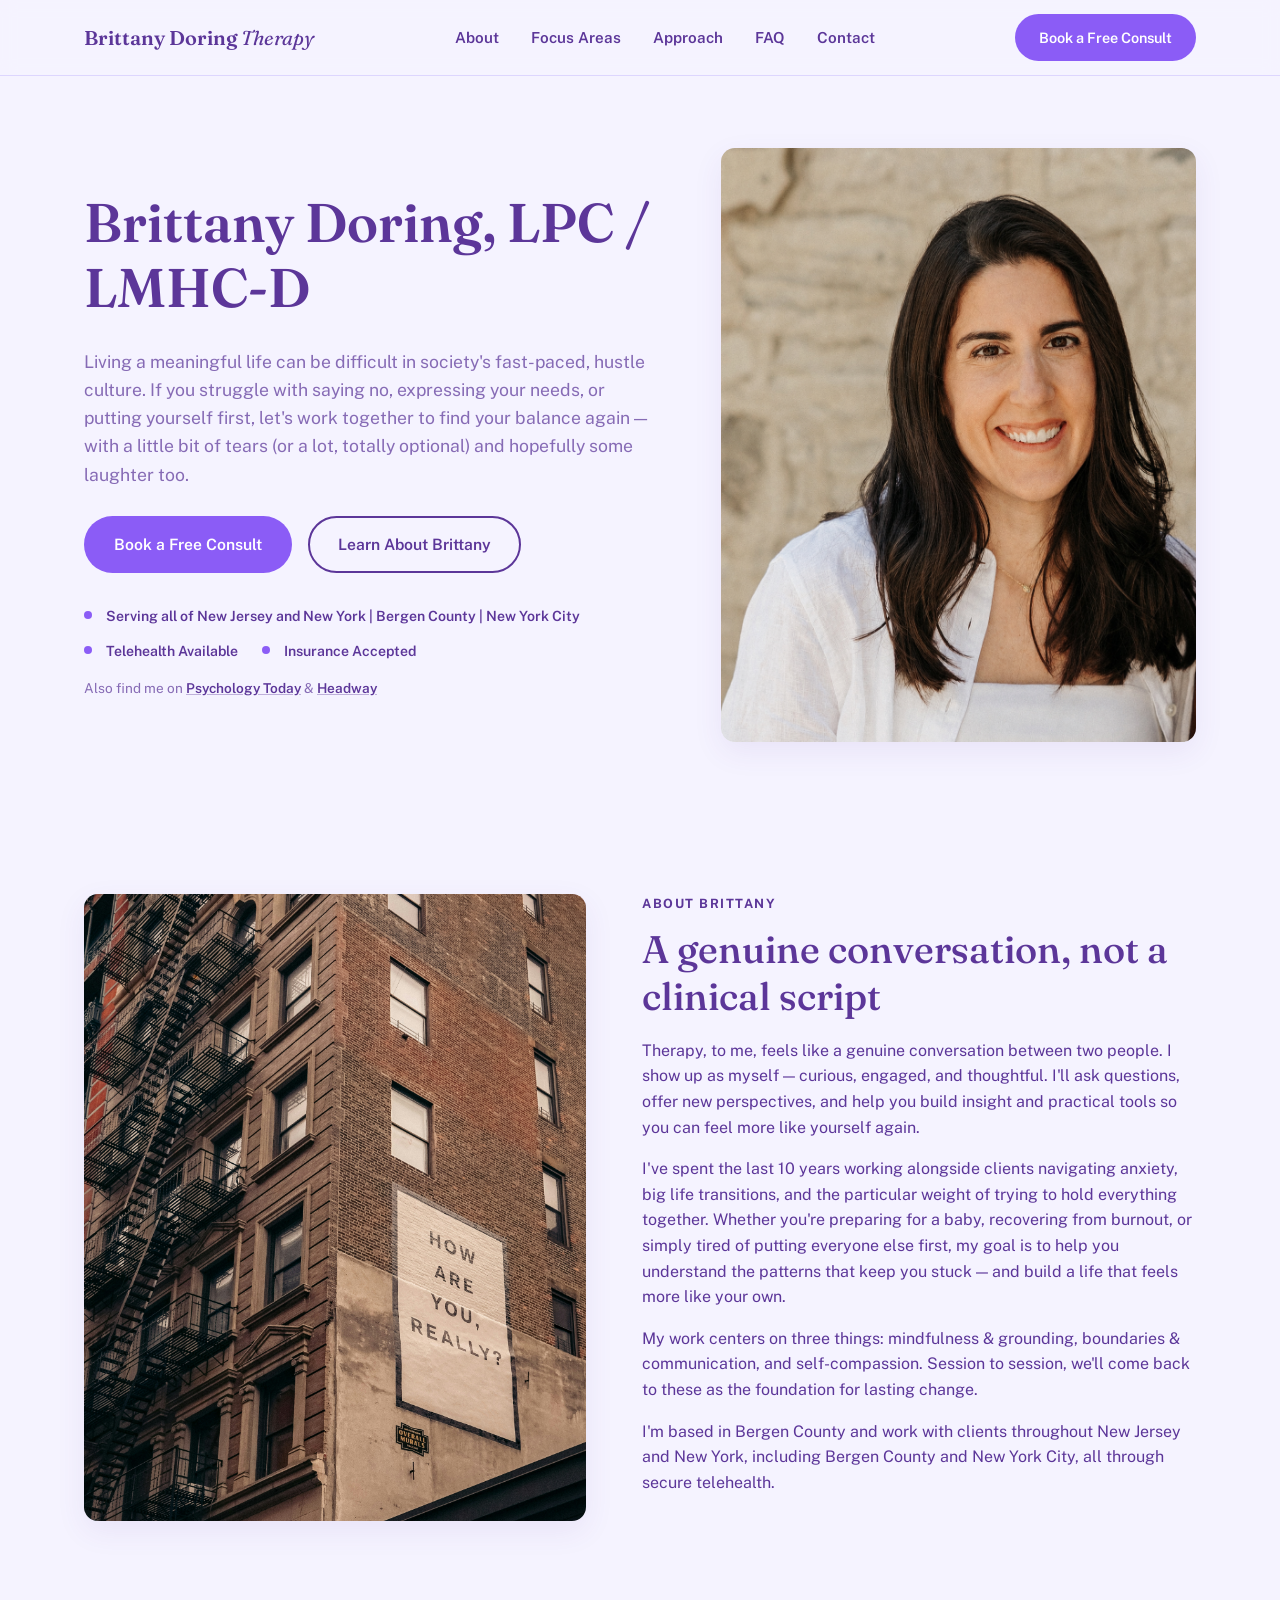
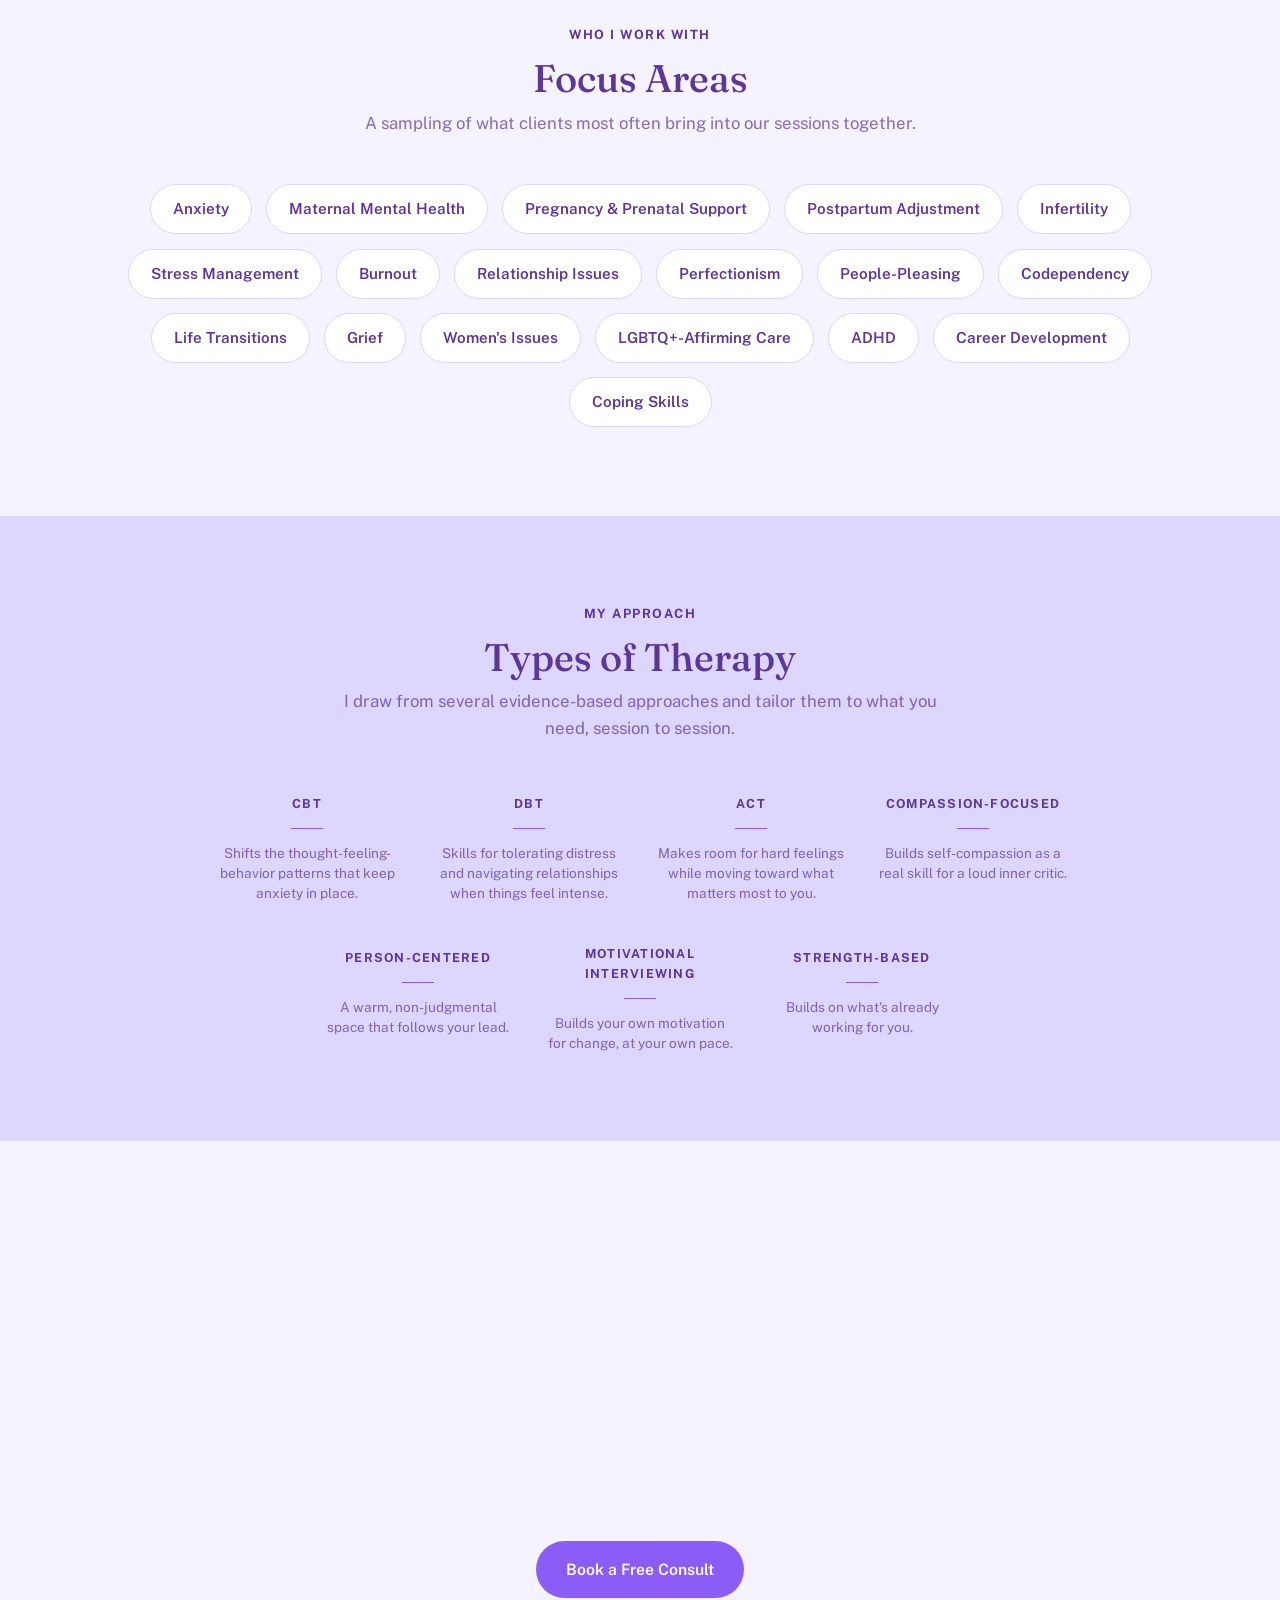
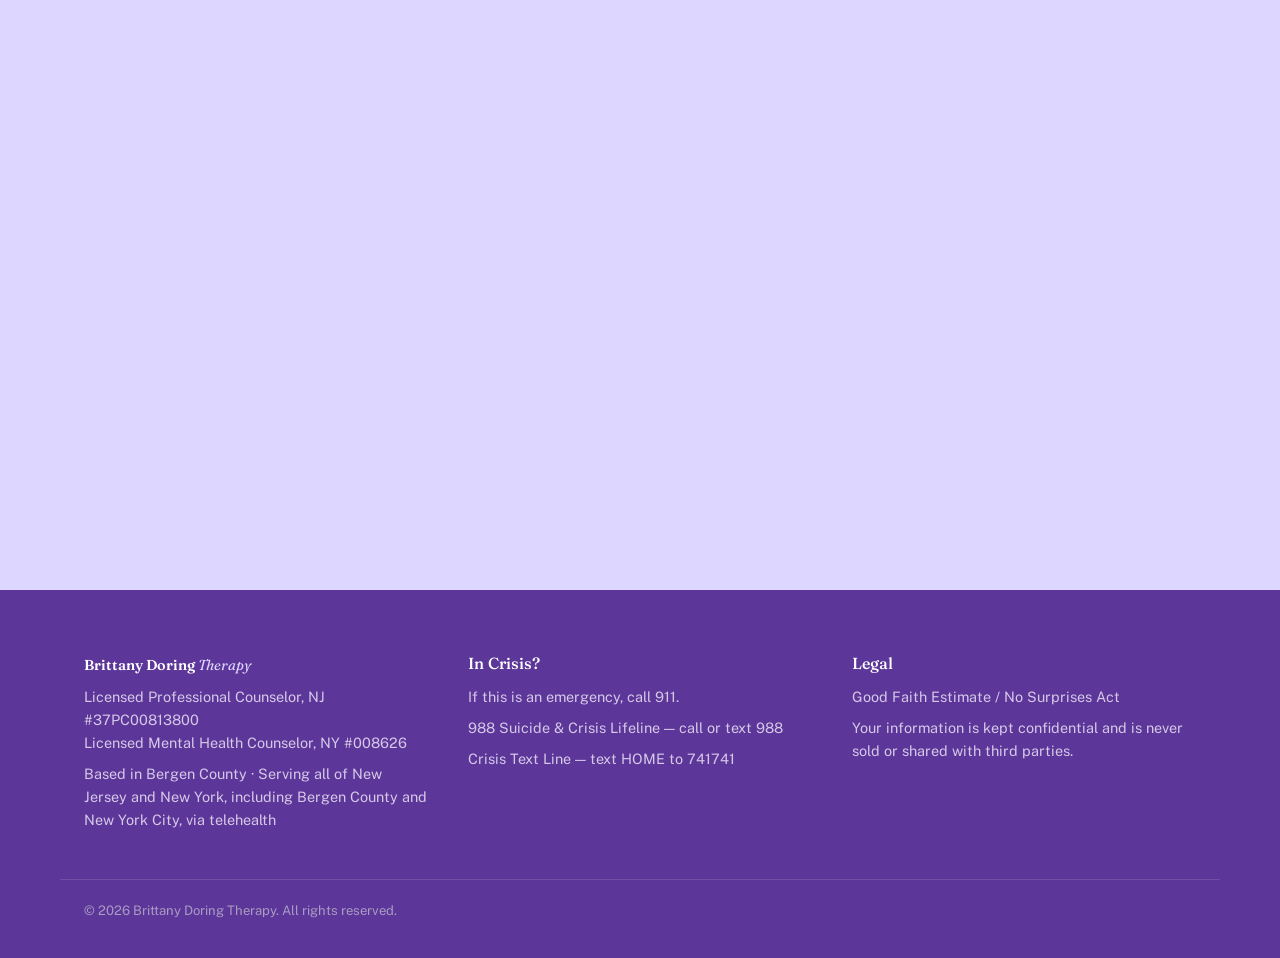
==== commit f6637262: "Add files via upload" ====
--- a/index.html
+++ b/index.html
@@ -3,15 +3,15 @@
 <head>
 <meta charset="UTF-8">
 <meta name="viewport" content="width=device-width, initial-scale=1.0">
-<title>Brittany Doring, LMHC | Therapist in Mahwah &amp; Bergen County, NJ</title>
-<meta name="description" content="Brittany Doring, LMHC offers telehealth therapy for anxiety, maternal mental health, and burnout to clients in Mahwah, Ramsey, Paramus, and Bergen County, NJ, plus New York City. Free 15-minute consultation.">
+<title>Brittany Doring, LPC / LMHC-D | Therapist in New Jersey &amp; New York</title>
+<meta name="description" content="Brittany Doring, LPC / LMHC-D offers telehealth therapy to clients throughout New Jersey and New York, including Bergen County and New York City. Free 15-minute consultation.">
 <meta name="robots" content="index, follow">
 <link rel="canonical" href="https://www.brittanydoringtherapy.com/">
 
 <!-- Open Graph -->
 <meta property="og:type" content="website">
-<meta property="og:title" content="Brittany Doring, LMHC | Therapist in Mahwah & Bergen County, NJ">
-<meta property="og:description" content="Warm, genuine telehealth therapy for anxiety, maternal mental health, and burnout. Serving Mahwah, Ramsey, Paramus, Bergen County NJ, and New York City. Free 15-minute consultation.">
+<meta property="og:title" content="Brittany Doring, LPC / LMHC-D | Therapist in New Jersey & New York">
+<meta property="og:description" content="Warm, genuine telehealth therapy serving clients throughout New Jersey and New York, including Bergen County and New York City. Free 15-minute consultation.">
 <meta property="og:url" content="https://www.brittanydoringtherapy.com/">
 <meta property="og:image" content="assets/og-image.jpg">
 <meta name="twitter:card" content="summary_large_image">
@@ -30,7 +30,7 @@
   "@type": "Person",
   "name": "Brittany Doring",
   "jobTitle": "Licensed Mental Health Counselor",
-  "description": "Licensed Professional Counselor (NJ) and Licensed Mental Health Counselor (NY) specializing in anxiety and maternal mental health, offering telehealth therapy to Mahwah, Ramsey, Paramus, and Bergen County, NJ, as well as New York City.",
+  "description": "Licensed Professional Counselor in New Jersey and Licensed Mental Health Counselor in New York offering telehealth therapy throughout both states, including Bergen County and New York City.",
   "url": "https://www.brittanydoringtherapy.com/",
   "sameAs": [
     "https://www.psychologytoday.com/us/therapists/brittany-doring-mahwah-nj/941594",
@@ -50,15 +50,11 @@
   "priceRange": "$175",
   "address": {
     "@type": "PostalAddress",
-    "addressLocality": "Mahwah",
+    "addressLocality": "Bergen County",
     "addressRegion": "NJ",
-    "postalCode": "07430",
     "addressCountry": "US"
   },
   "areaServed": [
-    { "@type": "City", "name": "Mahwah, NJ" },
-    { "@type": "City", "name": "Ramsey, NJ" },
-    { "@type": "City", "name": "Paramus, NJ" },
     { "@type": "AdministrativeArea", "name": "Bergen County, NJ" },
     { "@type": "City", "name": "New York City, NY" },
     { "@type": "State", "name": "New Jersey" },
@@ -80,7 +76,7 @@
       "name": "What areas do you serve?",
       "acceptedAnswer": {
         "@type": "Answer",
-        "text": "I'm based in Mahwah, NJ and see clients throughout Bergen County — including Ramsey, Paramus, and surrounding towns — as well as across New Jersey, New York, and New York City, entirely through telehealth."
+        "text": "I'm based in Bergen County and see clients throughout New Jersey and New York, including Bergen County and New York City, entirely through telehealth."
       }
     },
     {
@@ -114,14 +110,6 @@
         "@type": "Answer",
         "text": "Research consistently shows telehealth therapy is just as effective as in-person sessions for most concerns, including anxiety and mood-related work. Many clients also find it easier to fit into their week and more comfortable to open up from a familiar space."
       }
-    },
-    {
-      "@type": "Question",
-      "name": "What's your cancellation policy?",
-      "acceptedAnswer": {
-        "@type": "Answer",
-        "text": "I ask for at least 24 hours' notice if you need to cancel or reschedule a session. Sessions cancelled with less notice, or missed altogether, are subject to a cancellation fee — we can review the full policy together before your first session."
-      }
     }
   ]
 }
@@ -141,7 +129,7 @@
       </button>
       <ul id="nav-links" class="nav-links">
         <li><a href="#about">About</a></li>
-        <li><a href="#specialties">Specialties</a></li>
+        <li><a href="#focus-areas">Focus Areas</a></li>
         <li><a href="#approach">Approach</a></li>
         <li><a href="#faq">FAQ</a></li>
         <li><a href="#contact">Contact</a></li>
@@ -157,23 +145,21 @@
   <section id="top" class="hero">
     <div class="container hero-inner">
       <div class="hero-copy">
-        <p class="eyebrow hero-anim">Anxiety &amp; Maternal Mental Health Therapy</p>
-        <h1 class="hero-anim">Brittany Doring, LMHC</h1>
+        <h1 class="hero-anim">Brittany Doring, LPC / LMHC-D</h1>
         <p class="hero-lede hero-anim">Living a meaningful life can be difficult in society's fast-paced, hustle culture. If you struggle with saying no, expressing your needs, or putting yourself first, let's work together to find your balance again — with a little bit of tears (or a lot, totally optional) and hopefully some laughter too.</p>
         <div class="hero-actions hero-anim">
           <a class="btn btn-primary" href="#contact">Book a Free Consult</a>
           <a class="btn btn-ghost" href="#about">Learn About Brittany</a>
         </div>
         <ul class="trust-badges hero-anim" aria-label="Practice highlights">
-          <li>Serving Bergen County &amp; NYC</li>
+          <li>Serving all of New Jersey and New York | Bergen County | New York City</li>
           <li>Telehealth Available</li>
-          <li>Accepting New Clients</li>
           <li>Insurance Accepted</li>
         </ul>
         <p class="hero-elsewhere hero-anim">Also find me on <a href="https://www.psychologytoday.com/us/therapists/brittany-doring-mahwah-nj/941594" target="_blank" rel="noopener">Psychology Today</a> &amp; <a href="https://care.headway.co/providers/brittany-doring" target="_blank" rel="noopener">Headway</a></p>
       </div>
       <div class="hero-media hero-anim">
-        <img class="hero-photo" src="assets/bdoringtherapy.png" alt="Portrait of Brittany Doring, LMHC">
+        <img class="hero-photo" src="assets/bdoringtherapy.png" alt="Portrait of Brittany Doring, LPC / LMHC-D">
       </div>
     </div>
   </section>
@@ -190,28 +176,16 @@
         <p>Therapy, to me, feels like a genuine conversation between two people. I show up as myself — curious, engaged, and thoughtful. I'll ask questions, offer new perspectives, and help you build insight and practical tools so you can feel more like yourself again.</p>
         <p>I've spent the last 10 years working alongside clients navigating anxiety, big life transitions, and the particular weight of trying to hold everything together. Whether you're preparing for a baby, recovering from burnout, or simply tired of putting everyone else first, my goal is to help you understand the patterns that keep you stuck — and build a life that feels more like your own.</p>
         <p>My work centers on three things: mindfulness &amp; grounding, boundaries &amp; communication, and self-compassion. Session to session, we'll come back to these as the foundation for lasting change.</p>
-        <p>I'm based in Mahwah and work with clients throughout Bergen County — including Ramsey, Paramus, and neighboring towns — as well as New York City, all through secure telehealth.</p>
-      </div>
-    </div>
-    <div class="container">
-      <div class="credentials-strip">
-        <h3 class="center reveal-item">Credentials &amp; Training</h3>
-        <ul class="credentials-row">
-          <li class="reveal-item">MSEd in Counseling, Hunter College (2016)</li>
-          <li class="reveal-item">DBT Intensive Training, Behavioral Tech (2018)</li>
-          <li class="reveal-item">Licensed Professional Counselor, NJ #37PC00813800</li>
-          <li class="reveal-item">Licensed Mental Health Counselor, NY #008626</li>
-          <li class="reveal-item">10 years in clinical practice</li>
-        </ul>
+        <p>I'm based in Bergen County and work with clients throughout New Jersey and New York, including Bergen County and New York City, all through secure telehealth.</p>
       </div>
     </div>
   </section>
 
   <!-- WHO I WORK WITH -->
-  <section id="specialties" class="section specialties">
+  <section id="focus-areas" class="section specialties">
     <div class="container">
       <p class="eyebrow center reveal-item">Who I Work With</p>
-      <h2 class="center reveal-item">Specialties</h2>
+      <h2 class="center reveal-item">Focus Areas</h2>
       <p class="section-lede center reveal-item">A sampling of what clients most often bring into our sessions together.</p>
       <ul class="tag-grid">
         <li class="reveal-item">Anxiety</li>
@@ -229,8 +203,9 @@
         <li class="reveal-item">Grief</li>
         <li class="reveal-item">Women's Issues</li>
         <li class="reveal-item">LGBTQ+-Affirming Care</li>
-        <li class="reveal-item">Relational</li>
-        <li class="reveal-item">Culturally Sensitive</li>
+        <li class="reveal-item">ADHD</li>
+        <li class="reveal-item">Career Development</li>
+        <li class="reveal-item">Coping Skills</li>
       </ul>
     </div>
   </section>
@@ -345,7 +320,7 @@
           </h3>
           <div class="accordion-panel" id="faq-area" role="region" aria-labelledby="faq-area-trigger" aria-hidden="true">
             <div class="accordion-panel-inner">
-              <p>I'm based in Mahwah, NJ and see clients throughout Bergen County — including Ramsey, Paramus, and surrounding towns — as well as across New Jersey, New York, and New York City, entirely through telehealth.</p>
+              <p>I'm based in Bergen County and see clients throughout New Jersey and New York, including Bergen County and New York City, entirely through telehealth.</p>
             </div>
           </div>
         </div>
@@ -394,18 +369,6 @@
           <div class="accordion-panel" id="faq-4" role="region" aria-labelledby="faq-4-trigger" aria-hidden="true">
             <div class="accordion-panel-inner">
               <p>Research consistently shows telehealth therapy is just as effective as in-person sessions for most concerns, including anxiety and mood-related work. Many clients also find it easier to fit into their week and more comfortable to open up from a familiar space.</p>
-            </div>
-          </div>
-        </div>
-        <div class="accordion-item reveal-item">
-          <h3>
-            <button class="accordion-trigger" aria-expanded="false" aria-controls="faq-5" id="faq-5-trigger">
-              What's your cancellation policy?
-            </button>
-          </h3>
-          <div class="accordion-panel" id="faq-5" role="region" aria-labelledby="faq-5-trigger" aria-hidden="true">
-            <div class="accordion-panel-inner">
-              <p>I ask for at least 24 hours' notice if you need to cancel or reschedule a session. Sessions cancelled with less notice, or missed altogether, are subject to a cancellation fee — we can review the full policy together before your first session.</p>
             </div>
           </div>
         </div>
@@ -432,7 +395,7 @@
           </li>
           <li>
             <span class="contact-label">Service Area</span>
-            <span>Based in Mahwah, NJ 07430 &middot; Telehealth across Bergen County (Ramsey, Paramus &amp; beyond), New Jersey, New York, and New York City</span>
+            <span>Based in Bergen County &middot; Telehealth throughout New Jersey and New York, including Bergen County and New York City</span>
           </li>
         </ul>
       </div>
@@ -479,7 +442,7 @@
     <div class="footer-col">
       <p class="logo footer-logo">Brittany Doring <span>Therapy</span></p>
       <p>Licensed Professional Counselor, NJ #37PC00813800<br>Licensed Mental Health Counselor, NY #008626</p>
-      <p>Mahwah, NJ 07430 &middot; Serving Bergen County (Ramsey, Paramus &amp; beyond), NJ, and NYC via telehealth</p>
+      <p>Based in Bergen County &middot; Serving all of New Jersey and New York, including Bergen County and New York City, via telehealth</p>
     </div>
     <div class="footer-col">
       <h3>In Crisis?</h3>
--- a/styles.css
+++ b/styles.css
@@ -366,34 +366,6 @@
 
 .headshot-photo {
   aspect-ratio: 4 / 5;
-}
-
-.credentials-strip {
-  margin-top: 40px;
-  padding: 32px 40px;
-  background: var(--cream-alt);
-  border-radius: var(--radius);
-}
-.credentials-strip h3 {
-  margin-bottom: 20px;
-}
-
-.credentials-row {
-  list-style: none;
-  display: flex;
-  flex-wrap: wrap;
-  justify-content: center;
-  padding: 0;
-  margin: 0;
-}
-.credentials-row li {
-  padding: 6px 24px;
-  border-right: 1px solid rgba(92, 54, 153, 0.22);
-  font-size: 0.92rem;
-  color: rgba(92, 54, 153, 0.72);
-}
-.credentials-row li:last-child {
-  border-right: none;
 }
 
 /* -------------------- Specialties tags -------------------- */
@@ -821,8 +793,6 @@
   .footer-inner { grid-template-columns: 1fr; gap: 32px; }
   .fees-simple-inner { grid-template-columns: 1fr; }
   .fees-media { max-width: 360px; margin: 0 auto; }
-  .credentials-row { flex-direction: column; align-items: center; gap: 10px; }
-  .credentials-row li { border-right: none; padding: 0; }
 }
 
 @media (max-width: 768px) {
@@ -868,5 +838,4 @@
   .hero { padding-top: 48px; }
   .hero-actions { flex-direction: column; align-items: stretch; }
   .hero-actions .btn { text-align: center; }
-  .credentials-strip { padding: 24px 20px; }
-}
+}
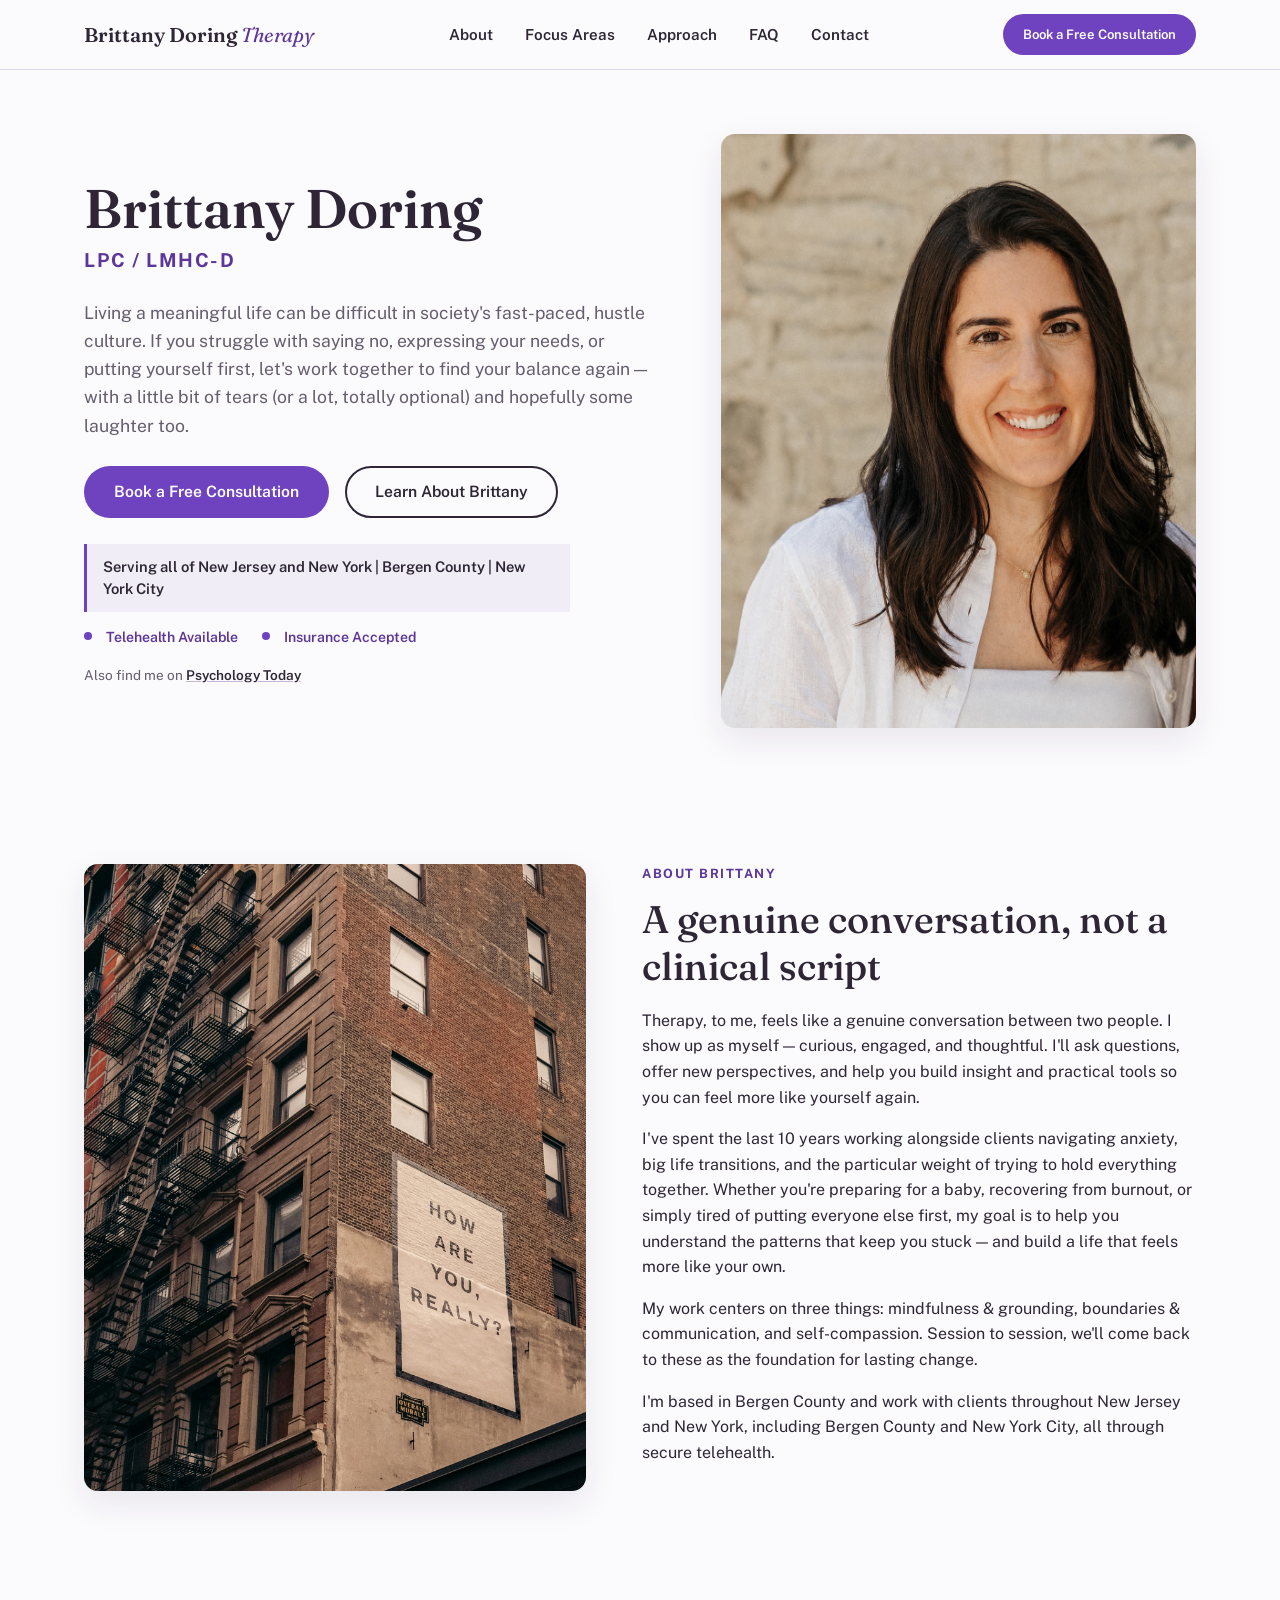
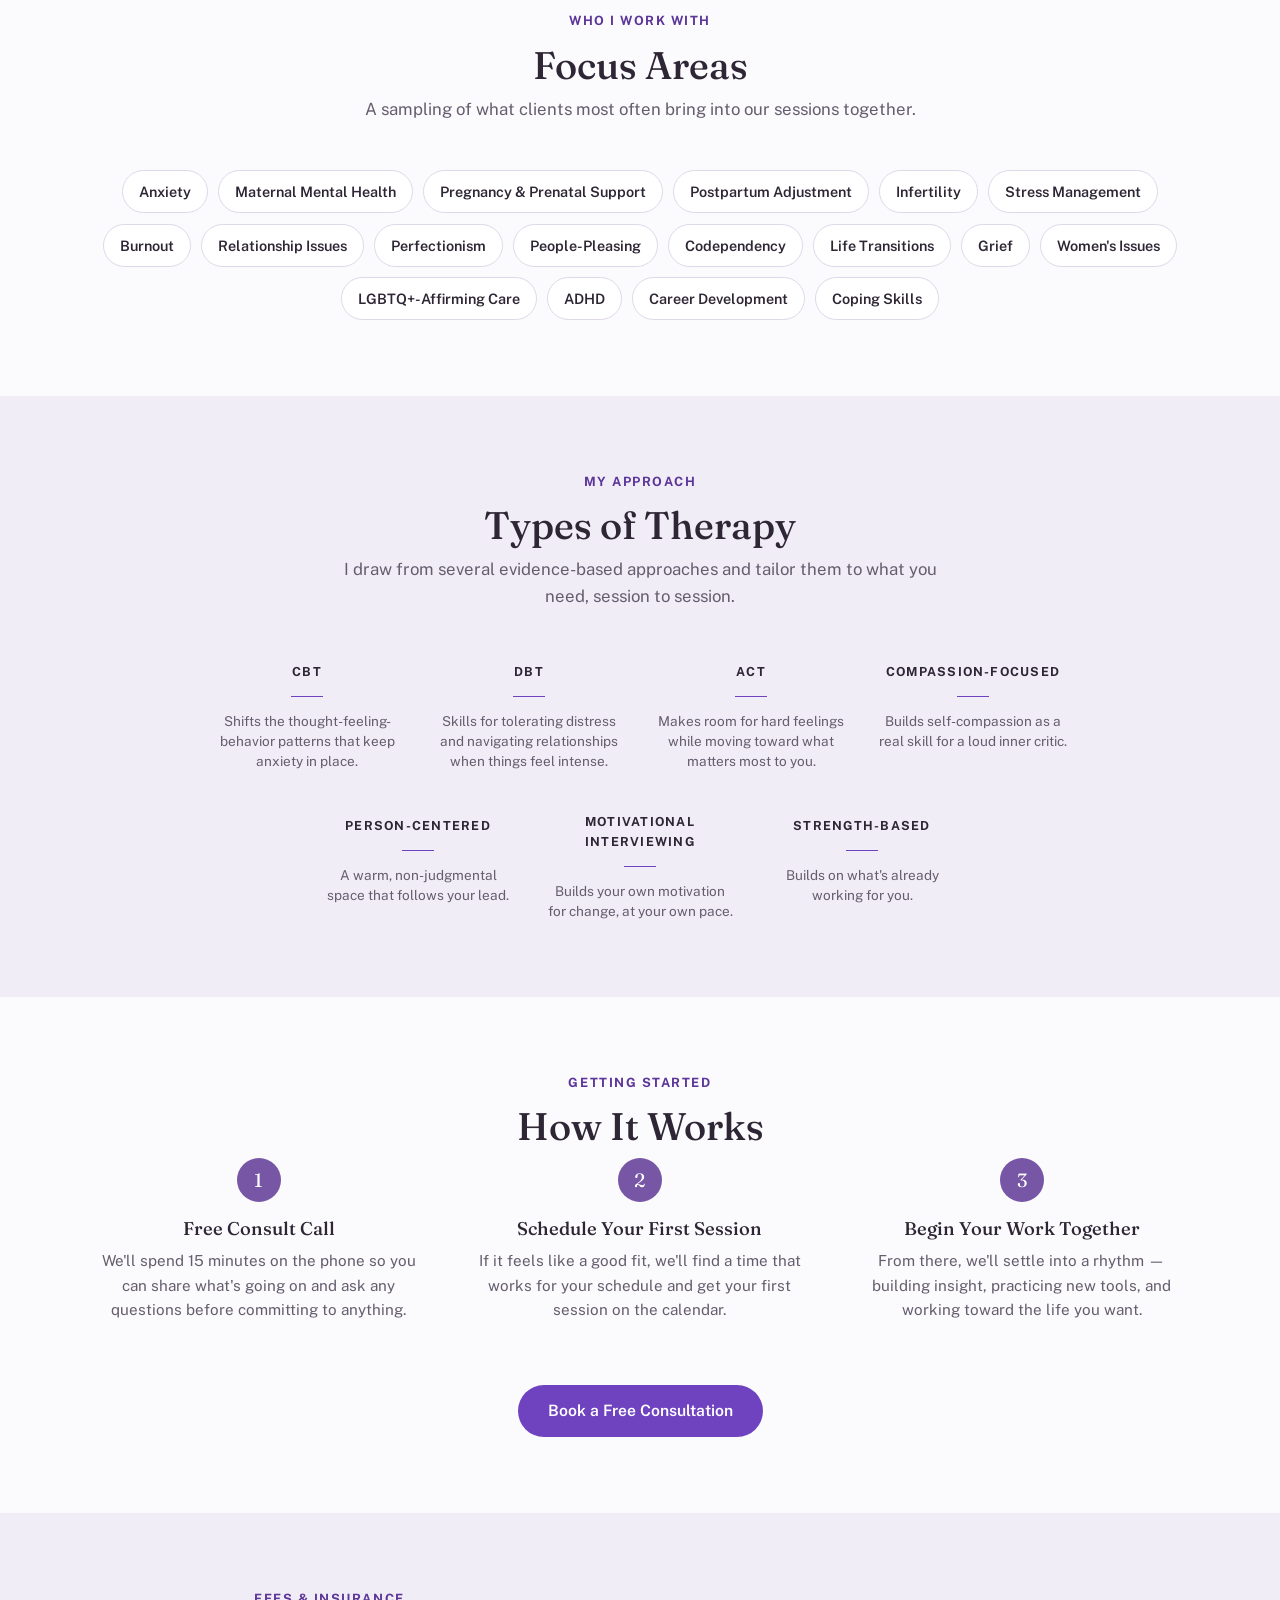
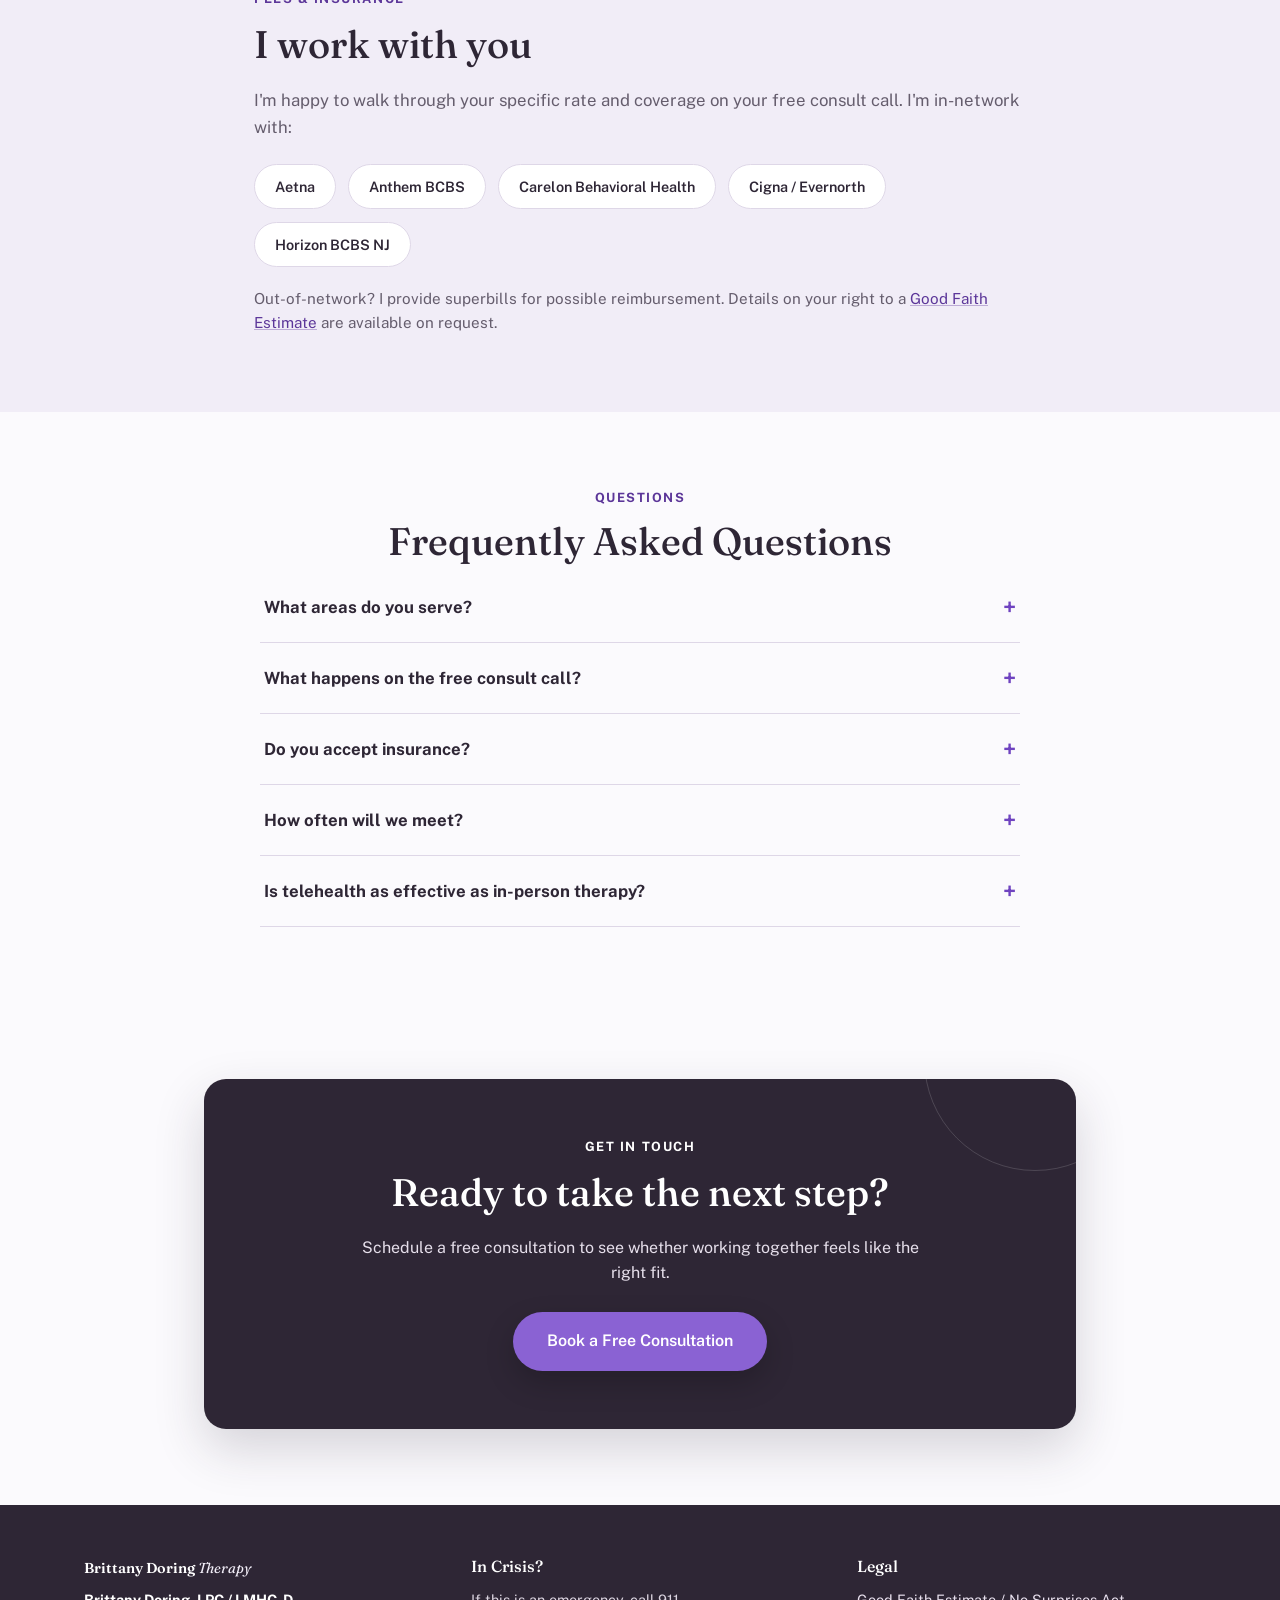
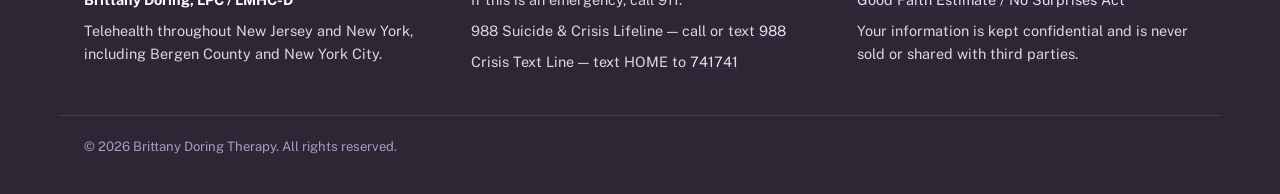
==== commit 2984c001: "Add files via upload" ====
--- a/index.html
+++ b/index.html
@@ -33,8 +33,7 @@
   "description": "Licensed Professional Counselor in New Jersey and Licensed Mental Health Counselor in New York offering telehealth therapy throughout both states, including Bergen County and New York City.",
   "url": "https://www.brittanydoringtherapy.com/",
   "sameAs": [
-    "https://www.psychologytoday.com/us/therapists/brittany-doring-mahwah-nj/941594",
-    "https://care.headway.co/providers/brittany-doring"
+    "https://www.psychologytoday.com/us/therapists/brittany-doring-mahwah-nj/941594"
   ]
 }
 </script>
@@ -135,7 +134,7 @@
         <li><a href="#contact">Contact</a></li>
       </ul>
     </nav>
-    <a class="btn btn-primary header-cta" href="#contact">Book a Free Consult</a>
+    <a class="btn btn-primary header-cta" href="https://care.headway.co/providers/brittany-doring" target="_blank" rel="noopener">Book a Free Consultation</a>
   </div>
 </header>
 
@@ -145,18 +144,18 @@
   <section id="top" class="hero">
     <div class="container hero-inner">
       <div class="hero-copy">
-        <h1 class="hero-anim">Brittany Doring, LPC / LMHC-D</h1>
+        <h1 class="hero-anim"><span class="hero-name">Brittany Doring</span><span class="hero-credentials">LPC / LMHC-D</span></h1>
         <p class="hero-lede hero-anim">Living a meaningful life can be difficult in society's fast-paced, hustle culture. If you struggle with saying no, expressing your needs, or putting yourself first, let's work together to find your balance again — with a little bit of tears (or a lot, totally optional) and hopefully some laughter too.</p>
         <div class="hero-actions hero-anim">
-          <a class="btn btn-primary" href="#contact">Book a Free Consult</a>
+          <a class="btn btn-primary" href="https://care.headway.co/providers/brittany-doring" target="_blank" rel="noopener">Book a Free Consultation</a>
           <a class="btn btn-ghost" href="#about">Learn About Brittany</a>
         </div>
+        <p class="hero-service-area hero-anim">Serving all of New Jersey and New York <span aria-hidden="true">|</span> Bergen County <span aria-hidden="true">|</span> New York City</p>
         <ul class="trust-badges hero-anim" aria-label="Practice highlights">
-          <li>Serving all of New Jersey and New York | Bergen County | New York City</li>
           <li>Telehealth Available</li>
           <li>Insurance Accepted</li>
         </ul>
-        <p class="hero-elsewhere hero-anim">Also find me on <a href="https://www.psychologytoday.com/us/therapists/brittany-doring-mahwah-nj/941594" target="_blank" rel="noopener">Psychology Today</a> &amp; <a href="https://care.headway.co/providers/brittany-doring" target="_blank" rel="noopener">Headway</a></p>
+        <p class="hero-elsewhere hero-anim">Also find me on <a href="https://www.psychologytoday.com/us/therapists/brittany-doring-mahwah-nj/941594" target="_blank" rel="noopener">Psychology Today</a></p>
       </div>
       <div class="hero-media hero-anim">
         <img class="hero-photo" src="assets/bdoringtherapy.png" alt="Portrait of Brittany Doring, LPC / LMHC-D">
@@ -279,7 +278,7 @@
         </li>
       </ol>
       <div class="how-it-works-cta">
-        <a class="btn btn-primary" href="#contact">Book a Free Consult</a>
+        <a class="btn btn-primary" href="https://care.headway.co/providers/brittany-doring" target="_blank" rel="noopener">Book a Free Consultation</a>
       </div>
     </div>
   </section>
@@ -299,9 +298,6 @@
           <li class="reveal-item">Horizon BCBS NJ</li>
         </ul>
         <p class="fees-note">Out-of-network? I provide superbills for possible reimbursement. Details on your right to a <a href="https://www.cms.gov/nosurprises" target="_blank" rel="noopener">Good Faith Estimate</a> are available on request.</p>
-      </div>
-      <div class="fees-media reveal">
-        <img class="fees-photo" src="assets/frolicsome-fairy-C8kxsivvtYg-unsplash.jpg" alt="Autumn view of the New Jersey hills near Mahwah">
       </div>
     </div>
   </section>
@@ -379,58 +375,11 @@
   <!-- CONTACT -->
   <section id="contact" class="section contact">
     <div class="container contact-inner">
-      <div class="contact-info reveal">
+      <div class="contact-card reveal">
         <p class="eyebrow">Get in Touch</p>
-        <h2>Let's find a time to talk</h2>
-        <p>Reach out to schedule your free 15-minute consultation. I'll get back to you within one business day.</p>
-        <ul class="contact-details">
-          <li>
-            <span class="contact-label">Phone</span>
-            <a href="tel:+15513670439">(551) 367-0439</a>
-          </li>
-          <li>
-            <span class="contact-label">Email</span>
-            <!-- TODO: Replace with the practice's real contact email -->
-            <a href="mailto:hello@brittanydoringtherapy.com">hello@brittanydoringtherapy.com</a>
-          </li>
-          <li>
-            <span class="contact-label">Service Area</span>
-            <span>Based in Bergen County &middot; Telehealth throughout New Jersey and New York, including Bergen County and New York City</span>
-          </li>
-        </ul>
-      </div>
-      <div class="contact-form-wrap reveal">
-        <!--
-          TODO: Formspree setup
-          1. Create a free form at https://formspree.io using the practice email above.
-          2. Replace YOUR_FORM_ID below with the ID Formspree gives you
-             (the action URL will look like https://formspree.io/f/abc123).
-        -->
-        <form id="contact-form" class="contact-form" action="https://formspree.io/f/YOUR_FORM_ID" method="POST">
-          <div class="form-row">
-            <label for="name">Name</label>
-            <input type="text" id="name" name="name" autocomplete="name" required>
-          </div>
-          <div class="form-row">
-            <label for="email">Email</label>
-            <input type="email" id="email" name="email" autocomplete="email" required>
-          </div>
-          <div class="form-row">
-            <label for="phone">Phone</label>
-            <input type="tel" id="phone" name="phone" autocomplete="tel">
-          </div>
-          <div class="form-row">
-            <label for="best-time">Best time to reach you</label>
-            <input type="text" id="best-time" name="best_time" placeholder="e.g. Weekday mornings">
-          </div>
-          <div class="form-row">
-            <label for="message">Message</label>
-            <textarea id="message" name="message" rows="5" required></textarea>
-          </div>
-          <input type="text" name="_gotcha" class="hp-field" tabindex="-1" autocomplete="off" aria-hidden="true">
-          <button type="submit" class="btn btn-primary form-submit">Send Message</button>
-          <p class="form-status" id="form-status" role="status" aria-live="polite"></p>
-        </form>
+        <h2>Ready to take the next step?</h2>
+        <p>Schedule a free consultation to see whether working together feels like the right fit.</p>
+        <a class="btn btn-primary contact-cta" href="https://care.headway.co/providers/brittany-doring" target="_blank" rel="noopener">Book a Free Consultation</a>
       </div>
     </div>
   </section>
@@ -441,8 +390,8 @@
   <div class="container footer-inner">
     <div class="footer-col">
       <p class="logo footer-logo">Brittany Doring <span>Therapy</span></p>
-      <p>Licensed Professional Counselor, NJ #37PC00813800<br>Licensed Mental Health Counselor, NY #008626</p>
-      <p>Based in Bergen County &middot; Serving all of New Jersey and New York, including Bergen County and New York City, via telehealth</p>
+      <p class="footer-credentials">Brittany Doring, LPC / LMHC-D</p>
+      <p>Telehealth throughout New Jersey and New York, including Bergen County and New York City.</p>
     </div>
     <div class="footer-col">
       <h3>In Crisis?</h3>
--- a/styles.css
+++ b/styles.css
@@ -3,22 +3,23 @@
    ========================================================================== */
 
 :root {
-  --sage: #5C3699;
+  --sage: #7656A5;
   --sage-dark: #5C3699;
-  --cream: #F5F3FF;
-  --cream-alt: #DDD6FE;
-  --forest: #5C3699;
-  --terracotta: #8B5CF6;
-  --terracotta-dark: #7C3AED;
+  --cream: #FBFAFD;
+  --cream-alt: #F1EDF7;
+  --forest: #2E2635;
+  --terracotta: #6F43C0;
+  --terracotta-dark: #563295;
   --white: #FFFFFF;
-  --border: #DDD6FE;
+  --border: #DED7E7;
+  --muted: #655D6D;
 
   --font-heading: "Fraunces", Georgia, serif;
   --font-body: "Public Sans", -apple-system, BlinkMacSystemFont, "Segoe UI", sans-serif;
 
   --max-width: 1160px;
   --radius: 14px;
-  --shadow-soft: 0 10px 30px rgba(92, 54, 153, 0.08);
+  --shadow-soft: 0 12px 34px rgba(46, 38, 53, 0.09);
 }
 
 * { box-sizing: border-box; }
@@ -102,6 +103,8 @@
   font-weight: 600;
   font-size: 0.98rem;
   text-decoration: none;
+  text-align: center;
+  line-height: 1.3;
   transition: transform 0.15s ease, box-shadow 0.15s ease, background 0.15s ease;
   border: 2px solid transparent;
   cursor: pointer;
@@ -114,7 +117,7 @@
 .btn-primary:hover {
   background: var(--terracotta-dark);
   transform: translateY(-1px);
-  box-shadow: var(--shadow-soft);
+  box-shadow: 0 12px 28px rgba(86, 50, 149, 0.22);
 }
 
 .btn-ghost {
@@ -133,14 +136,14 @@
   position: sticky;
   top: 0;
   z-index: 500;
-  background: rgba(245, 243, 255, 0.92);
+  background: rgba(251, 250, 253, 0.94);
   backdrop-filter: blur(8px);
   border-bottom: 1px solid var(--border);
-  box-shadow: 0 8px 24px rgba(92, 54, 153, 0);
+  box-shadow: 0 8px 24px rgba(46, 38, 53, 0);
   transition: box-shadow 0.3s ease;
 }
 .site-header.scrolled {
-  box-shadow: 0 8px 24px rgba(92, 54, 153, 0.1);
+  box-shadow: 0 8px 24px rgba(46, 38, 53, 0.1);
 }
 
 .header-inner {
@@ -209,8 +212,9 @@
 }
 
 .header-cta {
-  padding: 10px 22px;
-  font-size: 0.9rem;
+  max-width: 230px;
+  padding: 10px 18px;
+  font-size: 0.82rem;
   white-space: nowrap;
 }
 
@@ -244,7 +248,7 @@
 /* -------------------- Sections -------------------- */
 
 .section {
-  padding: 88px 0;
+  padding: 76px 0;
 }
 
 .eyebrow {
@@ -262,7 +266,7 @@
 .section-lede {
   max-width: 640px;
   margin: 0 auto 48px;
-  color: rgba(92, 54, 153, 0.72);
+  color: var(--muted);
   font-size: 1.05rem;
 }
 
@@ -273,7 +277,7 @@
 /* -------------------- Hero -------------------- */
 
 .hero {
-  padding: 72px 0 64px;
+  padding: 64px 0 60px;
   background: var(--cream);
 }
 
@@ -286,15 +290,41 @@
 
 .hero-lede {
   font-size: 1.1rem;
-  color: rgba(92, 54, 153, 0.72);
+  color: var(--muted);
   max-width: 52ch;
+}
+
+.hero-name,
+.hero-credentials {
+  display: block;
+}
+
+.hero-credentials {
+  margin-top: 8px;
+  font-family: var(--font-body);
+  font-size: clamp(0.95rem, 1.7vw, 1.2rem);
+  font-weight: 700;
+  letter-spacing: 0.08em;
+  color: var(--sage-dark);
 }
 
 .hero-actions {
   display: flex;
   gap: 16px;
   flex-wrap: wrap;
-  margin: 28px 0 32px;
+  margin: 26px 0;
+}
+
+.hero-service-area {
+  max-width: 54ch;
+  margin: 0 0 14px;
+  padding: 12px 16px;
+  border-left: 3px solid var(--terracotta);
+  background: var(--cream-alt);
+  color: var(--forest);
+  font-size: 0.92rem;
+  font-weight: 600;
+  line-height: 1.5;
 }
 
 .trust-badges {
@@ -326,7 +356,7 @@
 .hero-elsewhere {
   margin: 16px 0 0;
   font-size: 0.85rem;
-  color: rgba(92, 54, 153, 0.72);
+  color: var(--muted);
 }
 .hero-elsewhere a {
   color: var(--forest);
@@ -334,8 +364,7 @@
 }
 
 .hero-photo,
-.headshot-photo,
-.fees-photo {
+.headshot-photo {
   width: 100%;
   object-fit: cover;
   border-radius: var(--radius);
@@ -345,16 +374,15 @@
 .hero-photo { aspect-ratio: 4 / 5; }
 
 .hero-photo:hover,
-.headshot-photo:hover,
-.fees-photo:hover {
+.headshot-photo:hover {
   transform: scale(1.015);
-  box-shadow: 0 16px 36px rgba(92, 54, 153, 0.16);
+  box-shadow: 0 16px 36px rgba(46, 38, 53, 0.16);
 }
 
 /* -------------------- About -------------------- */
 
 .about {
-  padding-bottom: 48px;
+  padding-bottom: 60px;
 }
 
 .about-inner {
@@ -371,14 +399,14 @@
 /* -------------------- Specialties tags -------------------- */
 
 .specialties {
-  padding-top: 56px;
+  padding-top: 60px;
 }
 
 .tag-grid {
   list-style: none;
   display: flex;
   flex-wrap: wrap;
-  gap: 14px;
+  gap: 10px;
   justify-content: center;
   padding: 0;
   margin: 0;
@@ -388,9 +416,9 @@
   background: var(--white);
   border: 1px solid var(--border);
   border-radius: 999px;
-  padding: 12px 22px;
+  padding: 9px 16px;
   font-weight: 600;
-  font-size: 0.95rem;
+  font-size: 0.9rem;
   color: var(--forest);
   transition: transform 0.2s ease, box-shadow 0.2s ease, border-color 0.2s ease;
 }
@@ -443,7 +471,7 @@
   margin: 0;
   font-size: 0.85rem;
   line-height: 1.5;
-  color: rgba(92, 54, 153, 0.72);
+  color: var(--muted);
 }
 
 .modality-col:hover .modality-name {
@@ -485,7 +513,7 @@
 }
 
 .step p {
-  color: rgba(92, 54, 153, 0.72);
+  color: var(--muted);
   font-size: 0.95rem;
 }
 
@@ -500,10 +528,7 @@
 }
 
 .fees-simple-inner {
-  display: grid;
-  grid-template-columns: 0.85fr 1.15fr;
-  gap: 48px;
-  align-items: center;
+  max-width: 820px;
 }
 
 .fees-copy .section-lede {
@@ -537,12 +562,8 @@
 
 .fees-note {
   margin: 0;
-  color: rgba(92, 54, 153, 0.72);
+  color: var(--muted);
   font-size: 0.95rem;
-}
-
-.fees-photo {
-  aspect-ratio: 4 / 3;
 }
 
 /* -------------------- FAQ accordion -------------------- */
@@ -591,7 +612,7 @@
 .accordion-panel {
   display: grid;
   grid-template-rows: 0fr;
-  color: rgba(92, 54, 153, 0.72);
+  color: var(--muted);
   transition: grid-template-rows 0.35s ease;
 }
 .accordion-panel.open {
@@ -609,111 +630,70 @@
 /* -------------------- Contact -------------------- */
 
 .contact {
-  background: var(--cream-alt);
+  background: var(--cream);
 }
 
 .contact-inner {
-  display: grid;
-  grid-template-columns: 0.9fr 1.1fr;
-  gap: 56px;
-}
-
-.contact-details {
-  list-style: none;
-  padding: 0;
-  margin: 28px 0 0;
-  display: flex;
-  flex-direction: column;
-  gap: 18px;
-}
-.contact-label {
-  display: block;
-  font-size: 0.78rem;
-  text-transform: uppercase;
-  letter-spacing: 0.08em;
-  color: var(--sage-dark);
-  font-weight: 700;
-  margin-bottom: 4px;
-}
-.contact-details a {
-  font-size: 1.1rem;
-  font-weight: 600;
-  color: var(--forest);
-  text-decoration: none;
-}
-
-.contact-form {
-  background: var(--white);
-  border-radius: var(--radius);
-  padding: 32px;
-  box-shadow: var(--shadow-soft);
-}
-
-.form-row {
-  margin-bottom: 18px;
-  display: flex;
-  flex-direction: column;
-  gap: 6px;
-}
-.form-row label {
-  font-weight: 600;
-  font-size: 0.9rem;
-}
-.form-row input,
-.form-row textarea {
-  font-family: var(--font-body);
+  max-width: 920px;
+}
+
+.contact-card {
+  position: relative;
+  overflow: hidden;
+  padding: 58px clamp(24px, 7vw, 80px);
+  border-radius: 22px;
+  background: var(--forest);
+  color: var(--white);
+  text-align: center;
+  box-shadow: 0 20px 50px rgba(46, 38, 53, 0.18);
+}
+
+.contact-card::before {
+  content: "";
+  position: absolute;
+  width: 220px;
+  height: 220px;
+  top: -130px;
+  right: -70px;
+  border: 1px solid rgba(255, 255, 255, 0.15);
+  border-radius: 50%;
+}
+
+.contact-card .eyebrow,
+.contact-card h2 {
+  color: var(--white);
+}
+
+.contact-card p:not(.eyebrow) {
+  max-width: 580px;
+  margin: 0 auto 26px;
+  color: #E6DFEB;
+}
+
+.contact-cta {
+  padding: 17px 32px;
+  background: #8A62D3;
   font-size: 1rem;
-  padding: 12px 14px;
-  border: 1px solid var(--border);
-  border-radius: 8px;
-  background: var(--cream);
-  color: var(--forest);
-  transition: outline-color 0.2s ease, outline-offset 0.2s ease, border-color 0.2s ease;
-  outline: 2px solid transparent;
-  outline-offset: 0;
-}
-.form-row input:focus,
-.form-row textarea:focus {
-  outline-color: var(--sage);
-  outline-offset: 2px;
-  border-color: var(--sage);
-}
-
-.hp-field {
-  position: absolute;
-  left: -9999px;
-  width: 1px;
-  height: 1px;
-  overflow: hidden;
-}
-
-.form-submit {
-  width: 100%;
-  border: none;
-}
-
-.form-status {
-  margin: 14px 0 0;
-  font-size: 0.9rem;
-  font-weight: 600;
-  min-height: 1.2em;
-}
-.form-status.success { color: var(--sage-dark); }
-.form-status.error { color: var(--terracotta-dark); }
+  box-shadow: 0 12px 30px rgba(0, 0, 0, 0.2);
+}
+
+.contact-cta:hover {
+  background: #9A74DD;
+}
 
 /* -------------------- Footer -------------------- */
 
 .site-footer {
   background: var(--forest);
-  color: #D6C9E8;
-  padding: 64px 0 24px;
+  color: #DCD5E1;
+  padding: 52px 0 24px;
 }
 
 .footer-inner {
   display: grid;
   grid-template-columns: repeat(3, 1fr);
-  gap: 40px;
-  padding-bottom: 40px;
+  gap: 48px;
+  padding-bottom: 34px;
 }
 
 .footer-logo {
@@ -733,8 +713,12 @@
   font-size: 0.9rem;
   margin-bottom: 8px;
 }
+.footer-credentials {
+  color: var(--white);
+  font-weight: 700;
+}
 .footer-col a {
-  color: #D6C9E8;
+  color: #E8E0EE;
   transition: color 0.2s ease;
 }
 .footer-col a:hover {
@@ -786,13 +770,10 @@
   .steps { grid-template-columns: 1fr; gap: 40px; }
   .hero-inner { grid-template-columns: 1fr; }
   .hero-media { order: -1; }
-  .hero-photo { aspect-ratio: 16/9; }
+  .hero-photo { aspect-ratio: 16/8; object-position: center 38%; }
   .about-inner { grid-template-columns: 1fr; }
   .headshot-photo { max-width: 320px; aspect-ratio: 4/5; margin: 0 auto; }
-  .contact-inner { grid-template-columns: 1fr; }
   .footer-inner { grid-template-columns: 1fr; gap: 32px; }
-  .fees-simple-inner { grid-template-columns: 1fr; }
-  .fees-media { max-width: 360px; margin: 0 auto; }
 }
 
 @media (max-width: 768px) {
@@ -800,20 +781,26 @@
     display: inline-flex;
     align-items: center;
     justify-content: center;
+    position: absolute;
+    right: 18px;
+    top: 50%;
+    transform: translateY(-50%);
   }
   .site-nav {
+    position: static;
+    flex: 0 0 auto;
+  }
+  .nav-links {
     position: absolute;
     top: 100%;
     left: 0;
     right: 0;
-    background: var(--cream);
-    border-bottom: 1px solid var(--border);
-  }
-  .nav-links {
     flex-direction: column;
     gap: 0;
     max-height: 0;
     overflow: hidden;
+    background: var(--cream);
+    border-bottom: 1px solid var(--border);
     transition: max-height 0.25s ease;
   }
   .nav-links.open {
@@ -829,13 +816,27 @@
   .header-cta {
     display: none;
   }
+  .header-inner {
+    position: relative;
+    min-height: 64px;
+    padding-right: 58px;
+  }
 }
 
 @media (max-width: 600px) {
-  .section { padding: 64px 0; }
-  .about { padding-bottom: 40px; }
-  .specialties { padding-top: 40px; }
-  .hero { padding-top: 48px; }
+  .section { padding: 54px 0; }
+  .about { padding-bottom: 48px; }
+  .specialties { padding-top: 48px; }
+  .hero { padding-top: 30px; }
+  .hero-inner { gap: 30px; }
+  .hero-media { order: 2; }
+  .hero-photo { aspect-ratio: 16/7; }
   .hero-actions { flex-direction: column; align-items: stretch; }
   .hero-actions .btn { text-align: center; }
-}
+  .hero-service-area span { display: none; }
+  .hero-service-area { line-height: 1.7; }
+  .tag-grid { gap: 8px; }
+  .tag-grid li { padding: 8px 13px; font-size: 0.84rem; }
+  .contact-card { padding: 44px 22px; border-radius: 16px; }
+  .contact-cta { width: 100%; padding: 16px 20px; }
+}
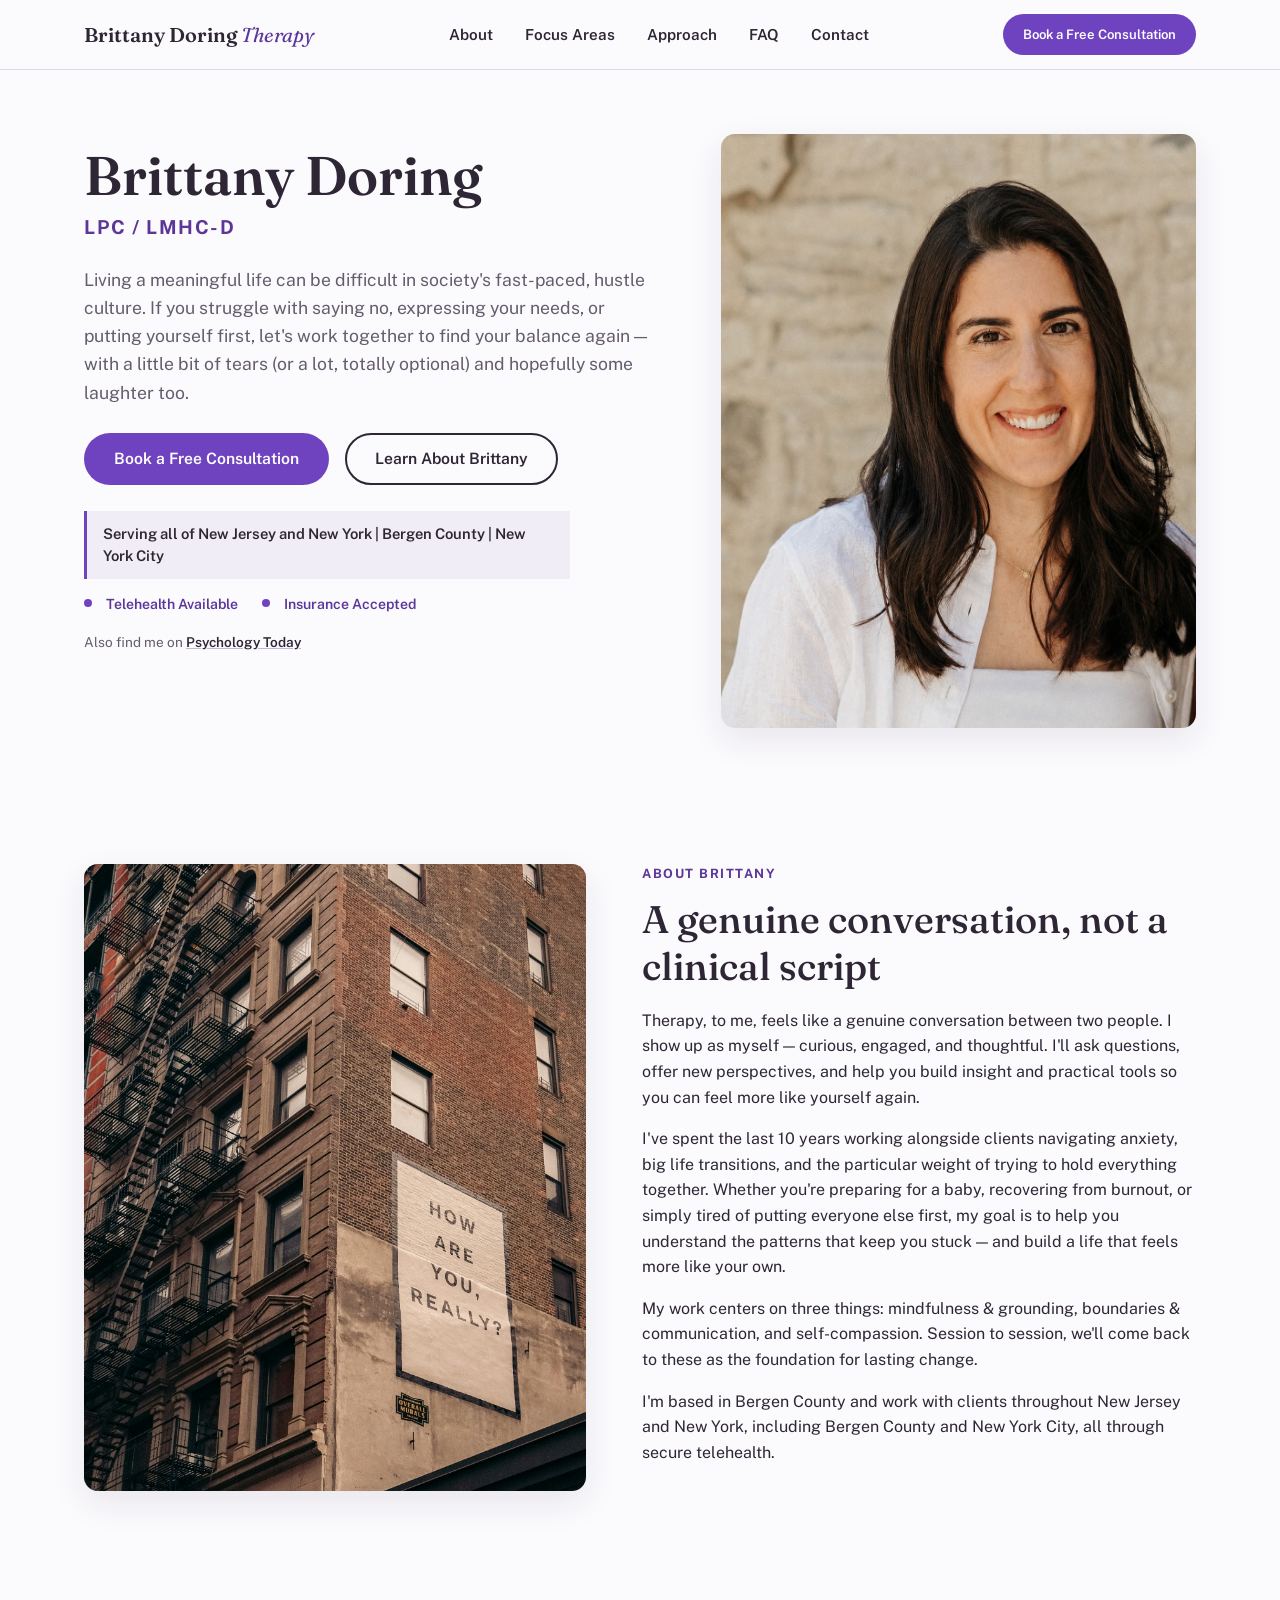
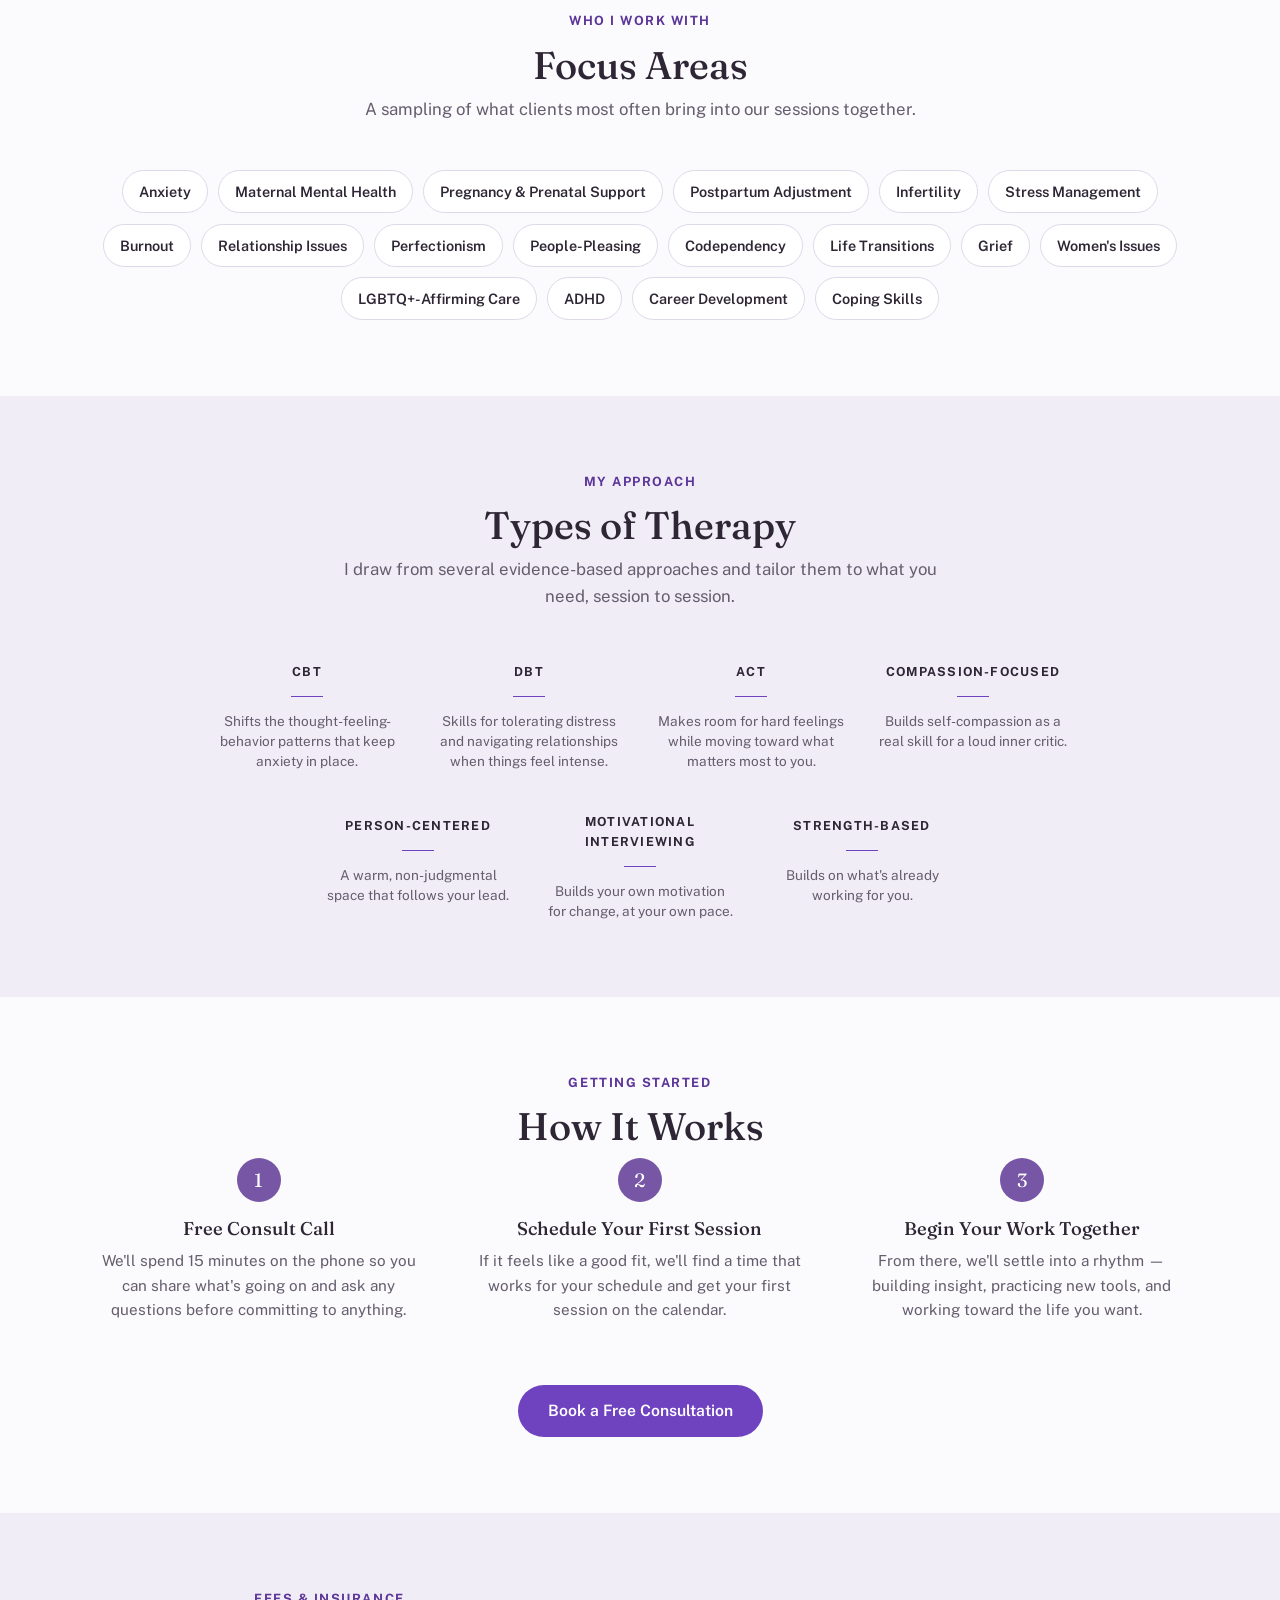
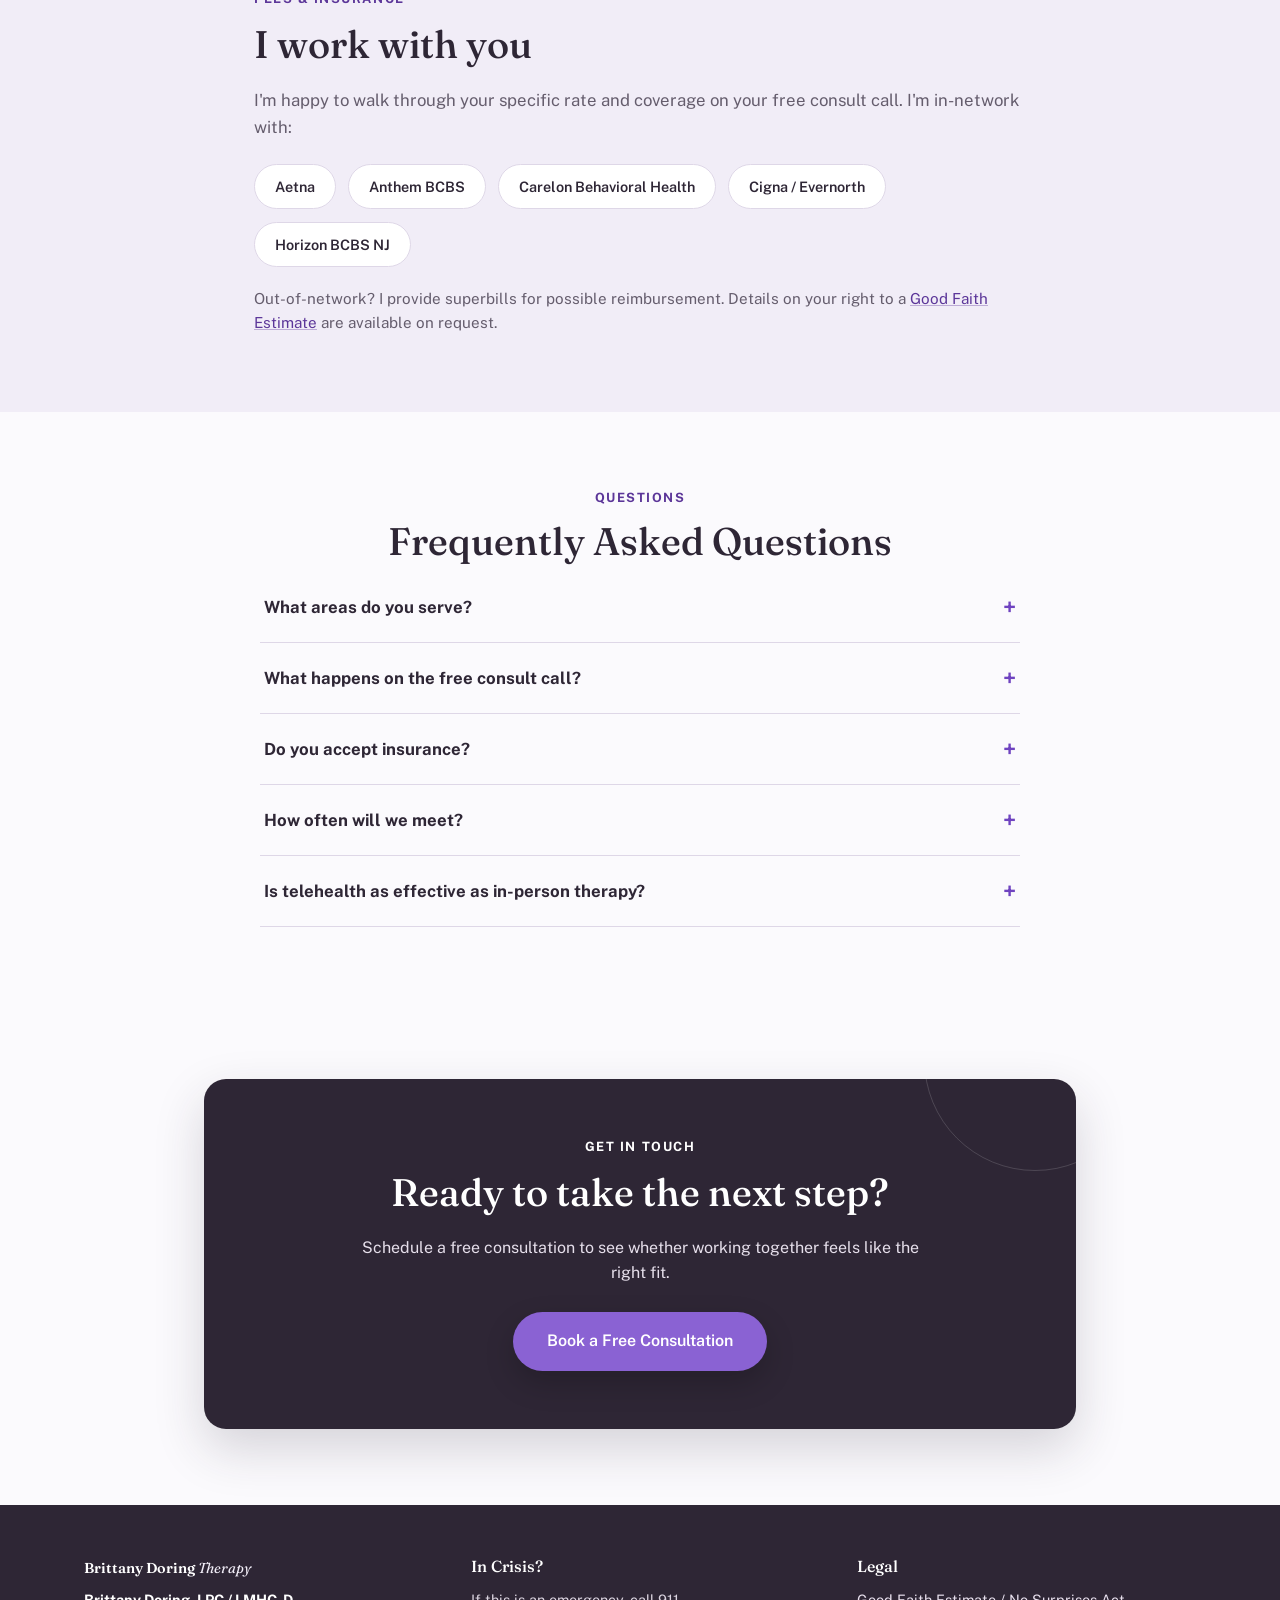
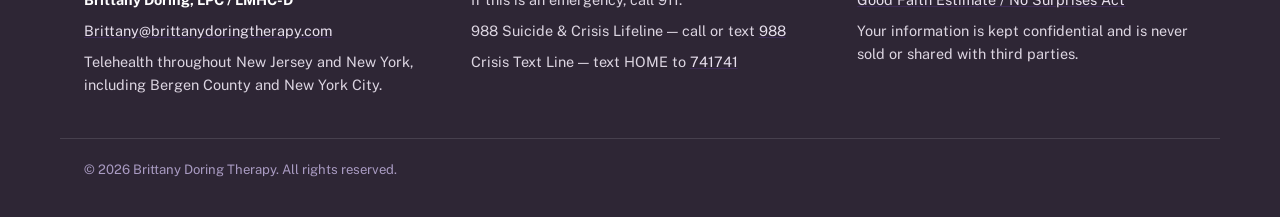
==== commit db773757: "Add files via upload" ====
--- a/index.html
+++ b/index.html
@@ -20,7 +20,7 @@
 <link rel="preconnect" href="https://fonts.gstatic.com" crossorigin>
 <link href="https://fonts.googleapis.com/css2?family=Fraunces:opsz,wght@9..144,400;9..144,500;9..144,600&family=Public+Sans:wght@400;500;600;700&display=swap" rel="stylesheet">
 
-<link rel="stylesheet" href="styles.css">
+<link rel="stylesheet" href="styles.css?v=20260907-2">
 <link rel="icon" href="data:,">
 
 <!-- JSON-LD: Person -->
@@ -31,6 +31,7 @@
   "name": "Brittany Doring",
   "jobTitle": "Licensed Mental Health Counselor",
   "description": "Licensed Professional Counselor in New Jersey and Licensed Mental Health Counselor in New York offering telehealth therapy throughout both states, including Bergen County and New York City.",
+  "email": "mailto:Brittany@brittanydoringtherapy.com",
   "url": "https://www.brittanydoringtherapy.com/",
   "sameAs": [
     "https://www.psychologytoday.com/us/therapists/brittany-doring-mahwah-nj/941594"
@@ -46,6 +47,7 @@
   "name": "Brittany Doring Therapy",
   "image": "assets/og-image.jpg",
   "telephone": "+1-551-367-0439",
+  "email": "mailto:Brittany@brittanydoringtherapy.com",
   "priceRange": "$175",
   "address": {
     "@type": "PostalAddress",
@@ -156,6 +158,12 @@
           <li>Insurance Accepted</li>
         </ul>
         <p class="hero-elsewhere hero-anim">Also find me on <a href="https://www.psychologytoday.com/us/therapists/brittany-doring-mahwah-nj/941594" target="_blank" rel="noopener">Psychology Today</a></p>
+        <div class="professional-verification hero-anim" aria-label="Psychology Today professional verification">
+          <!-- Professional verification provided by Psychology Today -->
+          <a href="https://www.psychologytoday.com/profile/941594" class="sx-verified-seal" aria-label="View Brittany Doring's verified Psychology Today profile"></a>
+          <script type="text/javascript" src="https://member.psychologytoday.com/verified-seal.js" data-badge="13" data-id="941594" data-code="aHR0cHM6Ly93d3cucHN5Y2hvbG9neXRvZGF5LmNvbS9hcGkvdmVyaWZpZWQtc2VhbC9zZWFscy8xMy9wcm9maWxlLzk0MTU5ND9jYWxsYmFjaz1zeGNhbGxiYWNr"></script>
+          <!-- End Verification -->
+        </div>
       </div>
       <div class="hero-media hero-anim">
         <img class="hero-photo" src="assets/bdoringtherapy.png" alt="Portrait of Brittany Doring, LPC / LMHC-D">
@@ -391,6 +399,7 @@
     <div class="footer-col">
       <p class="logo footer-logo">Brittany Doring <span>Therapy</span></p>
       <p class="footer-credentials">Brittany Doring, LPC / LMHC-D</p>
+      <p class="footer-email"><a href="mailto:Brittany@brittanydoringtherapy.com">Brittany@brittanydoringtherapy.com</a></p>
       <p>Telehealth throughout New Jersey and New York, including Bergen County and New York City.</p>
     </div>
     <div class="footer-col">
--- a/styles.css
+++ b/styles.css
@@ -363,6 +363,17 @@
   font-weight: 600;
 }
 
+.professional-verification {
+  min-height: 52px;
+  margin-top: 14px;
+  display: flex;
+  align-items: center;
+}
+
+.professional-verification .sx-verified-seal {
+  display: inline-block;
+}
+
 .hero-photo,
 .headshot-photo {
   width: 100%;
@@ -717,6 +728,9 @@
   color: var(--white);
   font-weight: 700;
 }
+.footer-email {
+  overflow-wrap: anywhere;
+}
 .footer-col a {
   color: #E8E0EE;
   transition: color 0.2s ease;
@@ -776,7 +790,7 @@
   .footer-inner { grid-template-columns: 1fr; gap: 32px; }
 }
 
-@media (max-width: 768px) {
+@media (max-width: 960px) {
   .nav-toggle {
     display: inline-flex;
     align-items: center;
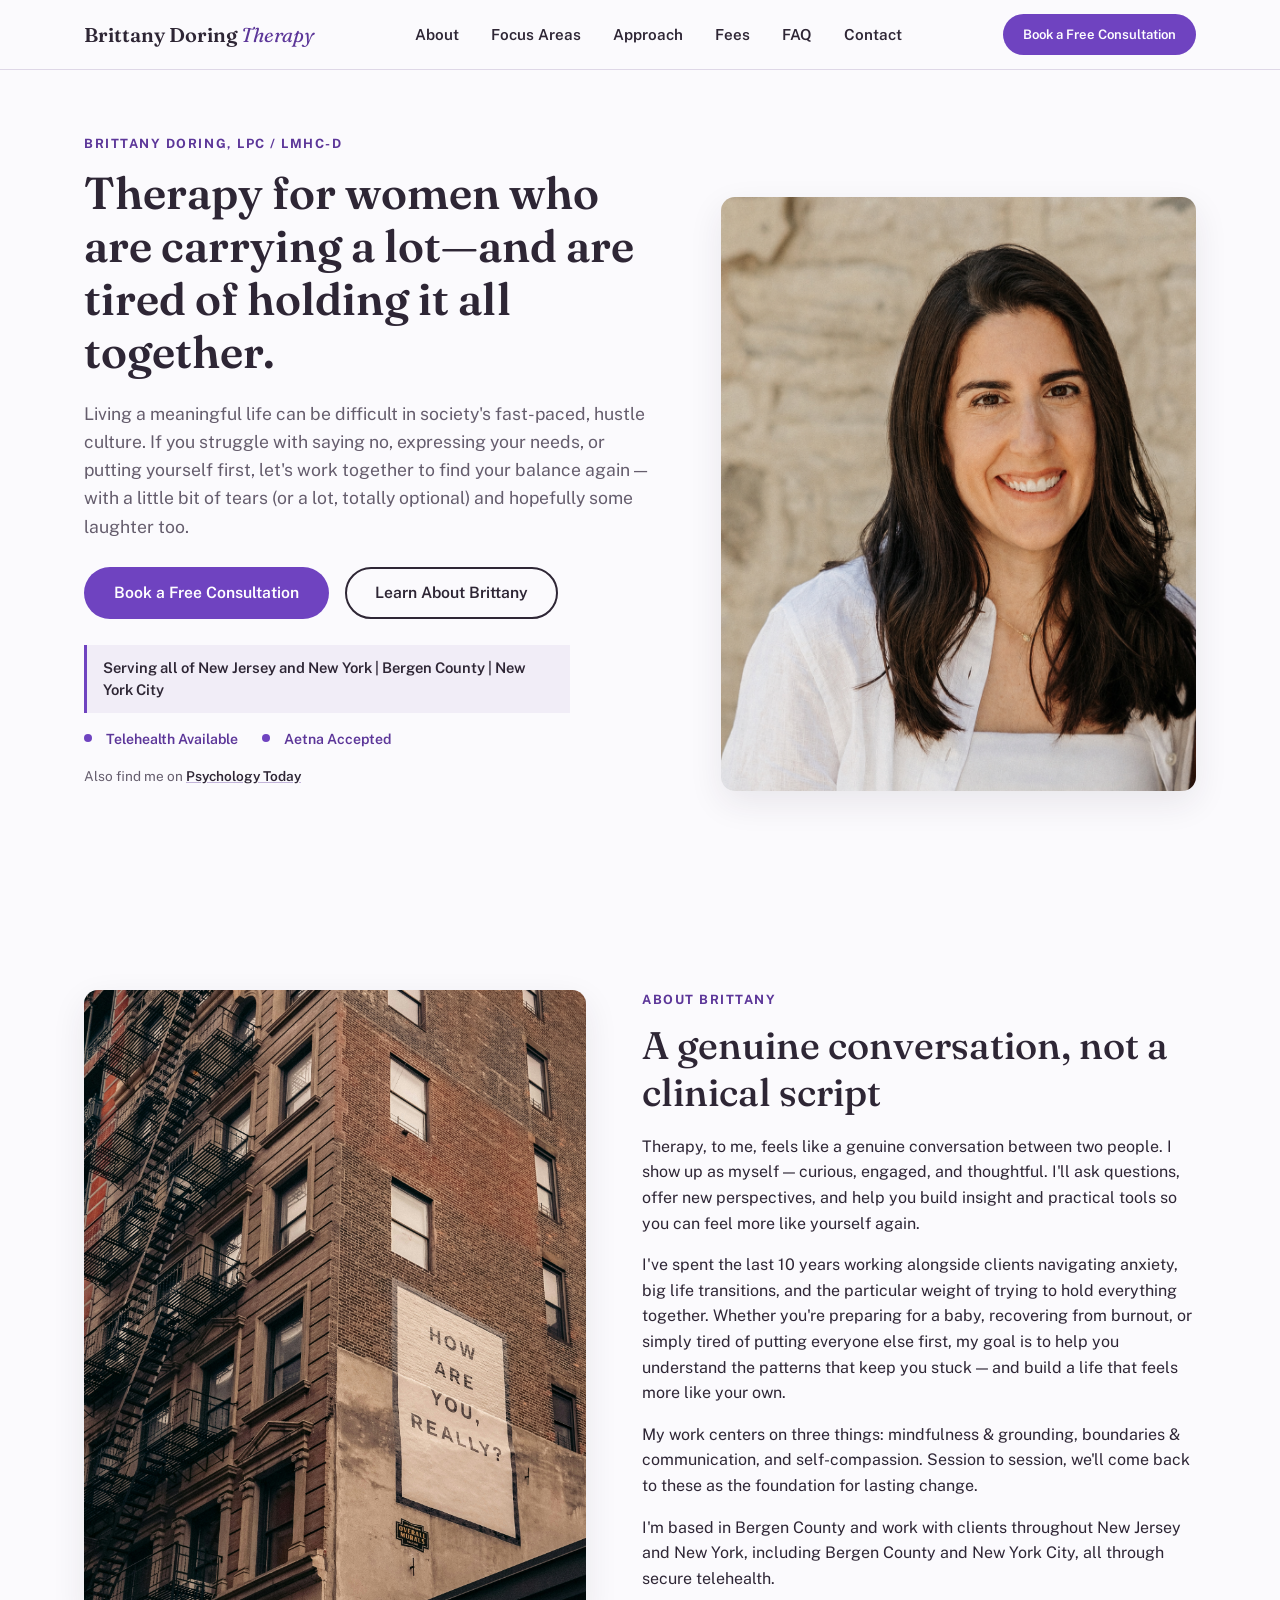
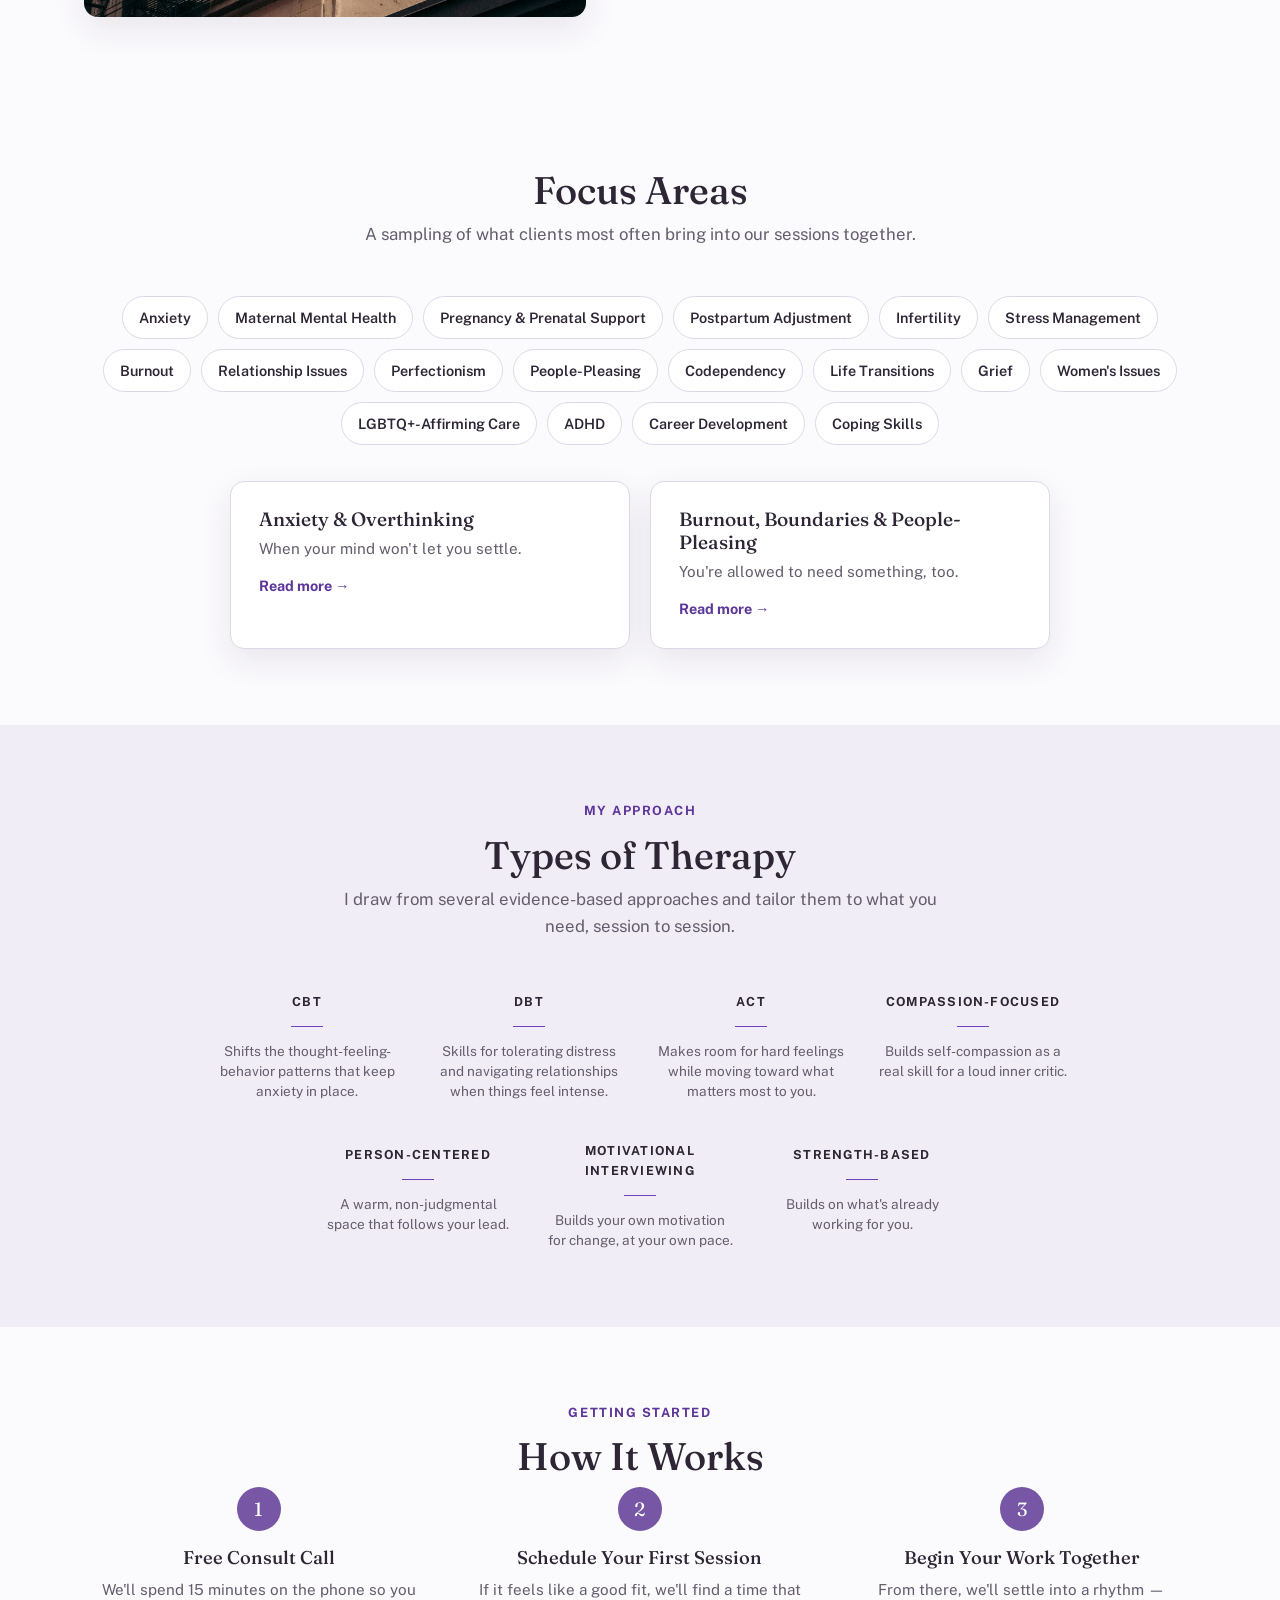
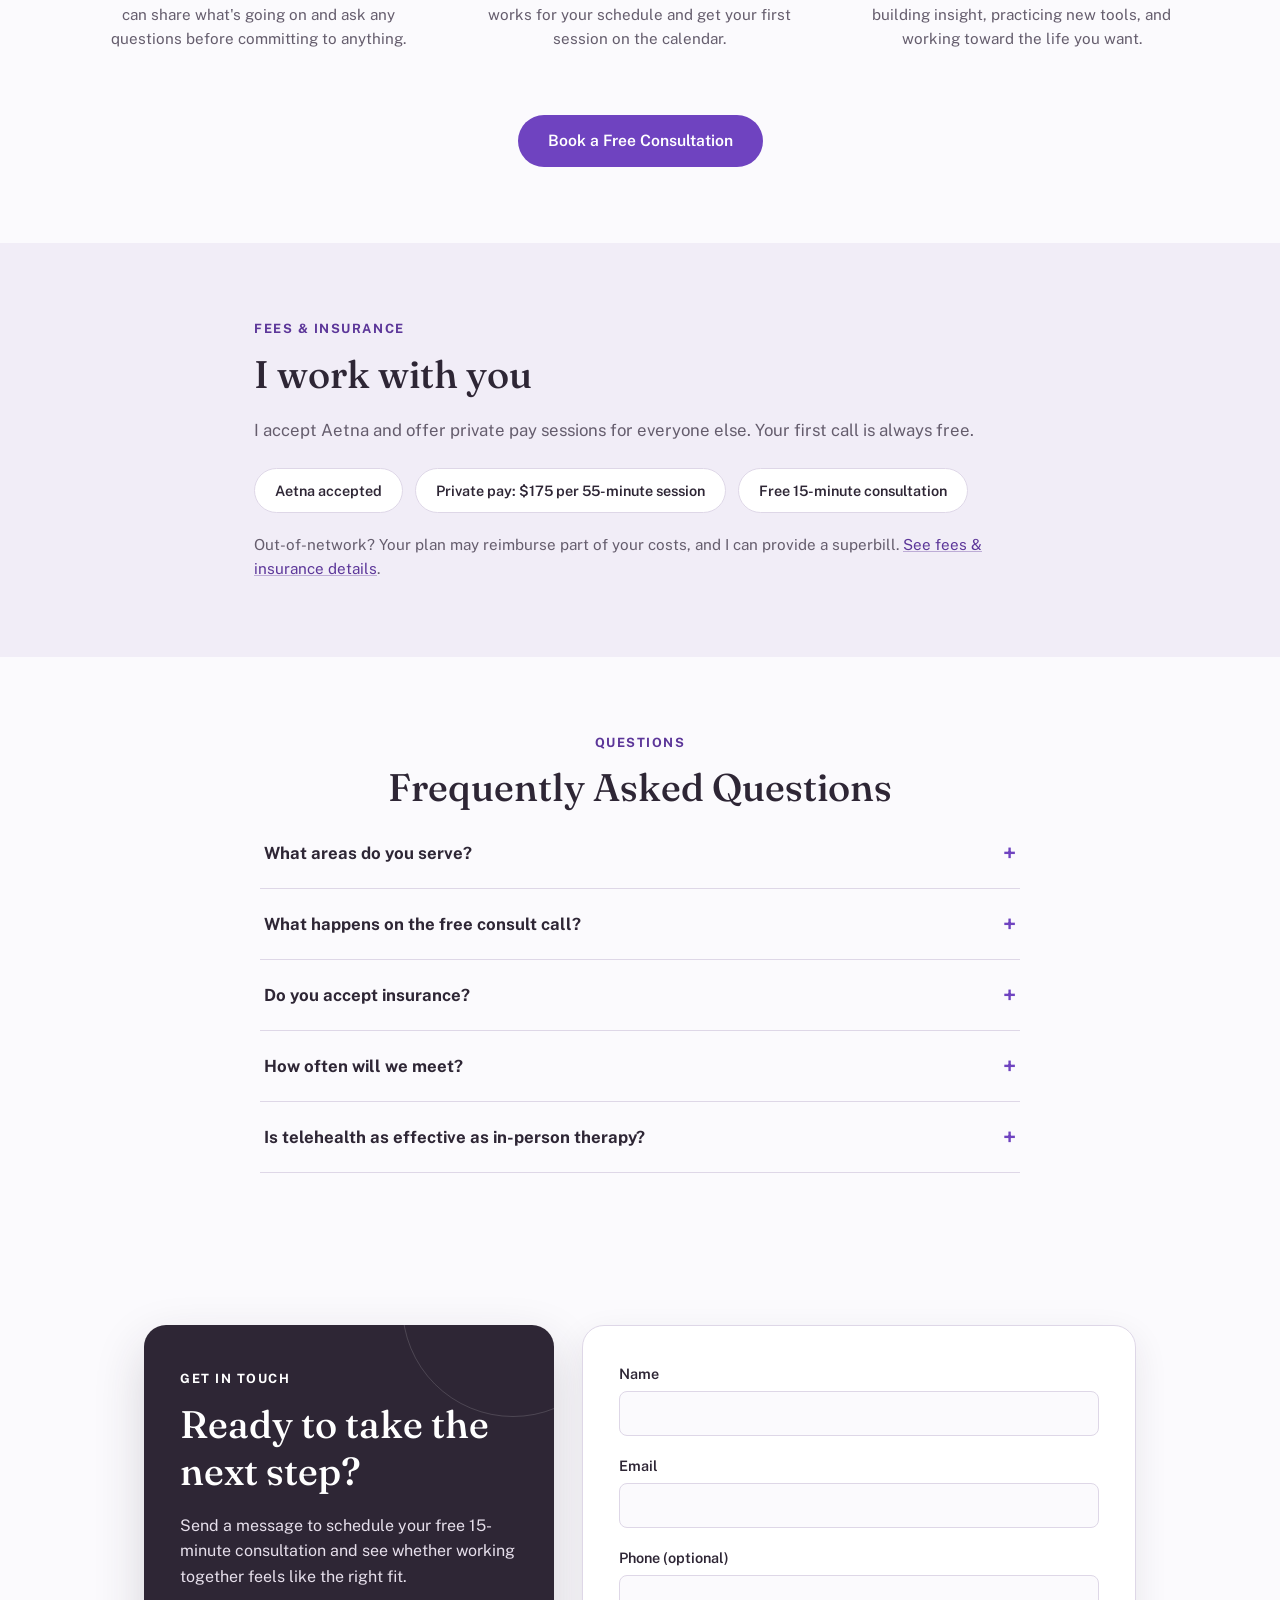
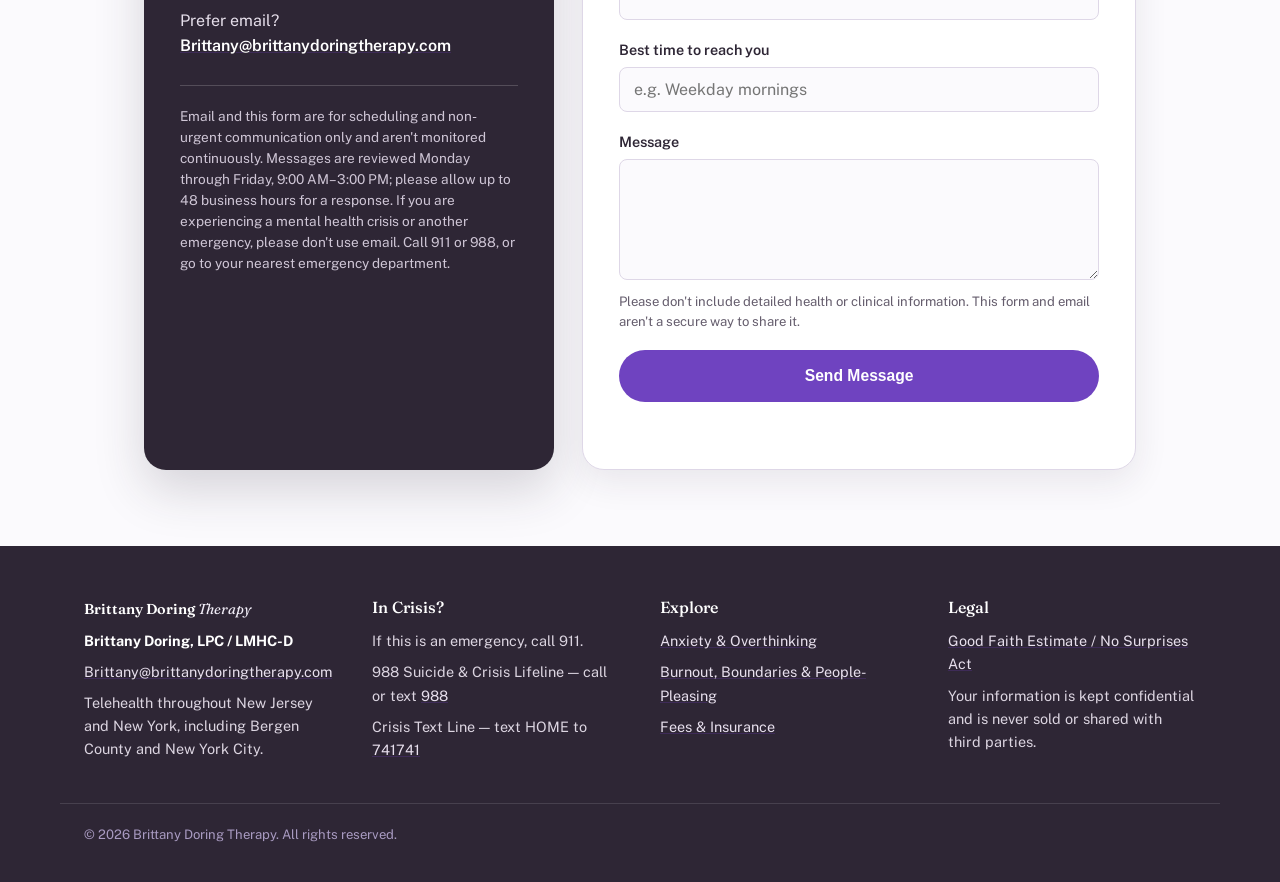
==== commit ebb8a084: "Add files via upload" ====
--- a/index.html
+++ b/index.html
@@ -3,15 +3,15 @@
 <head>
 <meta charset="UTF-8">
 <meta name="viewport" content="width=device-width, initial-scale=1.0">
-<title>Brittany Doring, LPC / LMHC-D | Therapist in New Jersey &amp; New York</title>
-<meta name="description" content="Brittany Doring, LPC / LMHC-D offers telehealth therapy to clients throughout New Jersey and New York, including Bergen County and New York City. Free 15-minute consultation.">
+<title>Therapy for Women in NJ &amp; NY | Brittany Doring, LPC / LMHC-D</title>
+<meta name="description" content="Online therapy for women who are carrying a lot and tired of holding it all together. Brittany Doring, LPC / LMHC-D serves New Jersey and New York, including Bergen County and NYC. Free 15-minute consultation.">
 <meta name="robots" content="index, follow">
 <link rel="canonical" href="https://www.brittanydoringtherapy.com/">
 
 <!-- Open Graph -->
 <meta property="og:type" content="website">
-<meta property="og:title" content="Brittany Doring, LPC / LMHC-D | Therapist in New Jersey & New York">
-<meta property="og:description" content="Warm, genuine telehealth therapy serving clients throughout New Jersey and New York, including Bergen County and New York City. Free 15-minute consultation.">
+<meta property="og:title" content="Therapy for Women in NJ & NY | Brittany Doring, LPC / LMHC-D">
+<meta property="og:description" content="Online therapy for women who are carrying a lot and tired of holding it all together. Serving New Jersey and New York, including Bergen County and NYC. Free 15-minute consultation.">
 <meta property="og:url" content="https://www.brittanydoringtherapy.com/">
 <meta property="og:image" content="assets/og-image.jpg">
 <meta name="twitter:card" content="summary_large_image">
@@ -20,7 +20,7 @@
 <link rel="preconnect" href="https://fonts.gstatic.com" crossorigin>
 <link href="https://fonts.googleapis.com/css2?family=Fraunces:opsz,wght@9..144,400;9..144,500;9..144,600&family=Public+Sans:wght@400;500;600;700&display=swap" rel="stylesheet">
 
-<link rel="stylesheet" href="styles.css?v=20260907-2">
+<link rel="stylesheet" href="styles.css?v=20261023-1">
 <link rel="icon" href="data:,">
 
 <!-- JSON-LD: Person -->
@@ -93,7 +93,7 @@
       "name": "Do you accept insurance?",
       "acceptedAnswer": {
         "@type": "Answer",
-        "text": "Yes. I'm in-network with Aetna, Anthem BCBS, Carelon Behavioral Health, Cigna/Evernorth, and Horizon BCBS NJ. If I'm out-of-network with your plan, I can provide a superbill you can submit to your insurer for possible reimbursement."
+        "text": "I accept Aetna. If you have a different plan, your insurance may offer out-of-network benefits that reimburse a portion of your therapy costs, and I can provide a superbill for you to submit. Private pay is $175 for a 55-minute session."
       }
     },
     {
@@ -132,11 +132,12 @@
         <li><a href="#about">About</a></li>
         <li><a href="#focus-areas">Focus Areas</a></li>
         <li><a href="#approach">Approach</a></li>
+        <li><a href="fees.html">Fees</a></li>
         <li><a href="#faq">FAQ</a></li>
         <li><a href="#contact">Contact</a></li>
       </ul>
     </nav>
-    <a class="btn btn-primary header-cta" href="https://care.headway.co/providers/brittany-doring" target="_blank" rel="noopener">Book a Free Consultation</a>
+    <a class="btn btn-primary header-cta" href="#contact">Book a Free Consultation</a>
   </div>
 </header>
 
@@ -146,16 +147,17 @@
   <section id="top" class="hero">
     <div class="container hero-inner">
       <div class="hero-copy">
-        <h1 class="hero-anim"><span class="hero-name">Brittany Doring</span><span class="hero-credentials">LPC / LMHC-D</span></h1>
+        <p class="eyebrow hero-anim">Brittany Doring, LPC / LMHC-D</p>
+        <h1 class="hero-anim">Therapy for women who are carrying a lot—and are tired of holding it all together.</h1>
         <p class="hero-lede hero-anim">Living a meaningful life can be difficult in society's fast-paced, hustle culture. If you struggle with saying no, expressing your needs, or putting yourself first, let's work together to find your balance again — with a little bit of tears (or a lot, totally optional) and hopefully some laughter too.</p>
         <div class="hero-actions hero-anim">
-          <a class="btn btn-primary" href="https://care.headway.co/providers/brittany-doring" target="_blank" rel="noopener">Book a Free Consultation</a>
+          <a class="btn btn-primary" href="#contact">Book a Free Consultation</a>
           <a class="btn btn-ghost" href="#about">Learn About Brittany</a>
         </div>
         <p class="hero-service-area hero-anim">Serving all of New Jersey and New York <span aria-hidden="true">|</span> Bergen County <span aria-hidden="true">|</span> New York City</p>
         <ul class="trust-badges hero-anim" aria-label="Practice highlights">
           <li>Telehealth Available</li>
-          <li>Insurance Accepted</li>
+          <li>Aetna Accepted</li>
         </ul>
         <p class="hero-elsewhere hero-anim">Also find me on <a href="https://www.psychologytoday.com/us/therapists/brittany-doring-mahwah-nj/941594" target="_blank" rel="noopener">Psychology Today</a></p>
         <div class="professional-verification hero-anim" aria-label="Psychology Today professional verification">
@@ -214,6 +216,22 @@
         <li class="reveal-item">Career Development</li>
         <li class="reveal-item">Coping Skills</li>
       </ul>
+      <div class="focus-pages">
+        <div class="reveal-item">
+          <a class="focus-card" href="anxiety-therapy.html">
+            <h3>Anxiety &amp; Overthinking</h3>
+            <p>When your mind won't let you settle.</p>
+            <span class="focus-card-link">Read more &rarr;</span>
+          </a>
+        </div>
+        <div class="reveal-item">
+          <a class="focus-card" href="burnout-boundaries-people-pleasing.html">
+            <h3>Burnout, Boundaries &amp; People-Pleasing</h3>
+            <p>You're allowed to need something, too.</p>
+            <span class="focus-card-link">Read more &rarr;</span>
+          </a>
+        </div>
+      </div>
     </div>
   </section>
 
@@ -286,7 +304,7 @@
         </li>
       </ol>
       <div class="how-it-works-cta">
-        <a class="btn btn-primary" href="https://care.headway.co/providers/brittany-doring" target="_blank" rel="noopener">Book a Free Consultation</a>
+        <a class="btn btn-primary" href="#contact">Book a Free Consultation</a>
       </div>
     </div>
   </section>
@@ -297,15 +315,13 @@
       <div class="fees-copy reveal">
         <p class="eyebrow">Fees &amp; Insurance</p>
         <h2>I work with you</h2>
-        <p class="section-lede">I'm happy to walk through your specific rate and coverage on your free consult call. I'm in-network with:</p>
-        <ul class="insurance-pills" aria-label="Accepted insurance plans">
-          <li class="reveal-item">Aetna</li>
-          <li class="reveal-item">Anthem BCBS</li>
-          <li class="reveal-item">Carelon Behavioral Health</li>
-          <li class="reveal-item">Cigna / Evernorth</li>
-          <li class="reveal-item">Horizon BCBS NJ</li>
+        <p class="section-lede">I accept Aetna and offer private pay sessions for everyone else. Your first call is always free.</p>
+        <ul class="insurance-pills" aria-label="Fees and accepted insurance">
+          <li class="reveal-item">Aetna accepted</li>
+          <li class="reveal-item">Private pay: $175 per 55-minute session</li>
+          <li class="reveal-item">Free 15-minute consultation</li>
         </ul>
-        <p class="fees-note">Out-of-network? I provide superbills for possible reimbursement. Details on your right to a <a href="https://www.cms.gov/nosurprises" target="_blank" rel="noopener">Good Faith Estimate</a> are available on request.</p>
+        <p class="fees-note">Out-of-network? Your plan may reimburse part of your costs, and I can provide a superbill. <a href="fees.html">See fees &amp; insurance details</a>.</p>
       </div>
     </div>
   </section>
@@ -348,7 +364,7 @@
           </h3>
           <div class="accordion-panel" id="faq-2" role="region" aria-labelledby="faq-2-trigger" aria-hidden="true">
             <div class="accordion-panel-inner">
-              <p>Yes. I'm in-network with Aetna, Anthem BCBS, Carelon Behavioral Health, Cigna/Evernorth, and Horizon BCBS NJ. If I'm out-of-network with your plan, I can provide a superbill you can submit to your insurer for possible reimbursement.</p>
+              <p>I accept Aetna. If you have a different plan, your insurance may offer out-of-network benefits that reimburse a portion of your therapy costs, and I can provide a superbill for you to submit. Private pay is $175 for a 55-minute session. <a href="fees.html">See the full fees &amp; insurance page</a>.</p>
             </div>
           </div>
         </div>
@@ -386,8 +402,43 @@
       <div class="contact-card reveal">
         <p class="eyebrow">Get in Touch</p>
         <h2>Ready to take the next step?</h2>
-        <p>Schedule a free consultation to see whether working together feels like the right fit.</p>
-        <a class="btn btn-primary contact-cta" href="https://care.headway.co/providers/brittany-doring" target="_blank" rel="noopener">Book a Free Consultation</a>
+        <p>Send a message to schedule your free 15-minute consultation and see whether working together feels like the right fit.</p>
+        <p class="contact-email">Prefer email? <a href="mailto:Brittany@brittanydoringtherapy.com">Brittany@brittanydoringtherapy.com</a></p>
+        <p class="contact-policy">Email and this form are for scheduling and non-urgent communication only and aren't monitored continuously. Messages are reviewed Monday through Friday, 9:00 AM–3:00 PM; please allow up to 48 business hours for a response. If you are experiencing a mental health crisis or another emergency, please don't use email. Call 911 or 988, or go to your nearest emergency department.</p>
+      </div>
+      <div class="contact-form-wrap reveal">
+        <!--
+          TODO: Formspree setup (submissions are emailed to the account's address)
+          1. Create a free form at https://formspree.io using Brittany@brittanydoringtherapy.com.
+          2. Replace YOUR_FORM_ID below with the ID Formspree gives you
+             (the action URL will look like https://formspree.io/f/abc123).
+        -->
+        <form id="contact-form" class="contact-form" action="https://formspree.io/f/YOUR_FORM_ID" method="POST">
+          <div class="form-row">
+            <label for="name">Name</label>
+            <input type="text" id="name" name="name" autocomplete="name" required>
+          </div>
+          <div class="form-row">
+            <label for="email">Email</label>
+            <input type="email" id="email" name="email" autocomplete="email" required>
+          </div>
+          <div class="form-row">
+            <label for="phone">Phone (optional)</label>
+            <input type="tel" id="phone" name="phone" autocomplete="tel">
+          </div>
+          <div class="form-row">
+            <label for="best-time">Best time to reach you</label>
+            <input type="text" id="best-time" name="best_time" placeholder="e.g. Weekday mornings">
+          </div>
+          <div class="form-row">
+            <label for="message">Message</label>
+            <textarea id="message" name="message" rows="5" required></textarea>
+          </div>
+          <p class="form-note">Please don't include detailed health or clinical information. This form and email aren't a secure way to share it.</p>
+          <input type="text" name="_gotcha" class="hp-field" tabindex="-1" autocomplete="off" aria-hidden="true">
+          <button type="submit" class="btn btn-primary form-submit">Send Message</button>
+          <p class="form-status" id="form-status" role="status" aria-live="polite"></p>
+        </form>
       </div>
     </div>
   </section>
@@ -409,6 +460,12 @@
       <p>Crisis Text Line — text HOME to <a href="sms:741741">741741</a></p>
     </div>
     <div class="footer-col">
+      <h3>Explore</h3>
+      <p><a href="anxiety-therapy.html">Anxiety &amp; Overthinking</a></p>
+      <p><a href="burnout-boundaries-people-pleasing.html">Burnout, Boundaries &amp; People-Pleasing</a></p>
+      <p><a href="fees.html">Fees &amp; Insurance</a></p>
+    </div>
+    <div class="footer-col">
       <h3>Legal</h3>
       <p><a href="https://www.cms.gov/nosurprises" target="_blank" rel="noopener">Good Faith Estimate / No Surprises Act</a></p>
       <p>Your information is kept confidential and is never sold or shared with third parties.</p>
@@ -419,6 +476,6 @@
   </div>
 </footer>
 
-<script src="script.js"></script>
+<script src="script.js?v=20261023-1"></script>
 </body>
 </html>
--- a/styles.css
+++ b/styles.css
@@ -1,856 +1,1195 @@
-/* ==========================================================================
-   Brittany Doring Therapy — styles.css
-   ========================================================================== */
-
-:root {
-  --sage: #7656A5;
-  --sage-dark: #5C3699;
-  --cream: #FBFAFD;
-  --cream-alt: #F1EDF7;
-  --forest: #2E2635;
-  --terracotta: #6F43C0;
-  --terracotta-dark: #563295;
-  --white: #FFFFFF;
-  --border: #DED7E7;
-  --muted: #655D6D;
-
-  --font-heading: "Fraunces", Georgia, serif;
-  --font-body: "Public Sans", -apple-system, BlinkMacSystemFont, "Segoe UI", sans-serif;
-
-  --max-width: 1160px;
-  --radius: 14px;
-  --shadow-soft: 0 12px 34px rgba(46, 38, 53, 0.09);
-}
-
-* { box-sizing: border-box; }
-
-html {
-  scroll-behavior: smooth;
-}
-
-body {
-  margin: 0;
-  font-family: var(--font-body);
-  color: var(--forest);
-  background: var(--cream);
-  line-height: 1.6;
-  -webkit-font-smoothing: antialiased;
-}
-
-h1, h2, h3 {
-  font-family: var(--font-heading);
-  font-weight: 500;
-  line-height: 1.2;
-  margin: 0 0 0.5em;
-  color: var(--forest);
-}
-
-h1 { font-size: clamp(2.2rem, 4.5vw, 3.4rem); font-weight: 600; }
-h2 { font-size: clamp(1.7rem, 3vw, 2.4rem); }
-h3 { font-size: 1.15rem; }
-
-p { margin: 0 0 1em; }
-
-a {
-  color: var(--sage-dark);
-  text-decoration-color: rgba(92, 54, 153, 0.35);
-  transition: text-decoration-color 0.2s ease, opacity 0.2s ease;
-}
-a:hover {
-  text-decoration-color: currentColor;
-}
-
-img { max-width: 100%; display: block; }
-
-.container {
-  max-width: var(--max-width);
-  margin: 0 auto;
-  padding: 0 24px;
-}
-
-.sr-only {
-  position: absolute;
-  width: 1px; height: 1px;
-  padding: 0; margin: -1px;
-  overflow: hidden;
-  clip: rect(0,0,0,0);
-  white-space: nowrap;
-  border: 0;
-}
-
-.skip-link {
-  position: absolute;
-  left: -999px;
-  top: 0;
-  background: var(--forest);
-  color: var(--white);
-  padding: 12px 20px;
-  z-index: 1000;
-  border-radius: 0 0 8px 0;
-}
-.skip-link:focus {
-  left: 0;
-}
-
-/* -------------------- Buttons -------------------- */
-
-.btn {
-  display: inline-flex;
-  align-items: center;
-  justify-content: center;
-  padding: 14px 28px;
-  border-radius: 999px;
-  font-weight: 600;
-  font-size: 0.98rem;
-  text-decoration: none;
-  text-align: center;
-  line-height: 1.3;
-  transition: transform 0.15s ease, box-shadow 0.15s ease, background 0.15s ease;
-  border: 2px solid transparent;
-  cursor: pointer;
-}
-
-.btn-primary {
-  background: var(--terracotta);
-  color: var(--white);
-}
-.btn-primary:hover {
-  background: var(--terracotta-dark);
-  transform: translateY(-1px);
-  box-shadow: 0 12px 28px rgba(86, 50, 149, 0.22);
-}
-
-.btn-ghost {
-  background: transparent;
-  color: var(--forest);
-  border-color: var(--forest);
-}
-.btn-ghost:hover {
-  background: var(--forest);
-  color: var(--white);
-}
-
-/* -------------------- Header -------------------- */
-
-.site-header {
-  position: sticky;
-  top: 0;
-  z-index: 500;
-  background: rgba(251, 250, 253, 0.94);
-  backdrop-filter: blur(8px);
-  border-bottom: 1px solid var(--border);
-  box-shadow: 0 8px 24px rgba(46, 38, 53, 0);
-  transition: box-shadow 0.3s ease;
-}
-.site-header.scrolled {
-  box-shadow: 0 8px 24px rgba(46, 38, 53, 0.1);
-}
-
-.header-inner {
-  display: flex;
-  align-items: center;
-  justify-content: space-between;
-  padding-top: 14px;
-  padding-bottom: 14px;
-  gap: 20px;
-}
-
-.logo {
-  font-family: var(--font-heading);
-  font-size: 1.25rem;
-  font-weight: 600;
-  color: var(--forest);
-  text-decoration: none;
-  white-space: nowrap;
-  transition: opacity 0.2s ease;
-}
-.logo:hover {
-  opacity: 0.75;
-}
-.logo span {
-  color: var(--sage-dark);
-  font-weight: 400;
-  font-style: italic;
-}
-
-.site-nav {
-  flex: 1;
-  display: flex;
-  justify-content: center;
-}
-
-.nav-links {
-  list-style: none;
-  display: flex;
-  gap: 32px;
-  margin: 0;
-  padding: 0;
-}
-
-.nav-links a {
-  text-decoration: none;
-  color: var(--forest);
-  font-weight: 600;
-  font-size: 0.95rem;
-  position: relative;
-}
-.nav-links a::after {
-  content: "";
-  position: absolute;
-  left: 0;
-  right: 100%;
-  bottom: -4px;
-  height: 2px;
-  background: var(--terracotta);
-  transition: right 0.25s ease;
-}
-.nav-links a:hover {
-  color: var(--sage-dark);
-}
-.nav-links a:hover::after {
-  right: 0;
-}
-
-.header-cta {
-  max-width: 230px;
-  padding: 10px 18px;
-  font-size: 0.82rem;
-  white-space: nowrap;
-}
-
-.nav-toggle {
-  display: none;
-  background: none;
-  border: none;
-  cursor: pointer;
-  padding: 8px;
-}
-
-.hamburger,
-.hamburger::before,
-.hamburger::after {
-  display: block;
-  width: 24px;
-  height: 2px;
-  background: var(--forest);
-  position: relative;
-  transition: transform 0.2s ease;
-}
-.hamburger::before,
-.hamburger::after {
-  content: "";
-  position: absolute;
-  left: 0;
-}
-.hamburger::before { top: -7px; }
-.hamburger::after { top: 7px; }
-
-/* -------------------- Sections -------------------- */
-
-.section {
-  padding: 76px 0;
-}
-
-.eyebrow {
-  text-transform: uppercase;
-  letter-spacing: 0.12em;
-  font-size: 0.8rem;
-  font-weight: 700;
-  color: var(--sage-dark);
-  margin-bottom: 12px;
-}
-
-.center { text-align: center; }
-.center.eyebrow { margin-bottom: 10px; }
-
-.section-lede {
-  max-width: 640px;
-  margin: 0 auto 48px;
-  color: var(--muted);
-  font-size: 1.05rem;
-}
-
-.section > .container > h2.center {
-  margin-bottom: 8px;
-}
-
-/* -------------------- Hero -------------------- */
-
-.hero {
-  padding: 64px 0 60px;
-  background: var(--cream);
-}
-
-.hero-inner {
-  display: grid;
-  grid-template-columns: 1.1fr 0.9fr;
-  gap: 56px;
-  align-items: center;
-}
-
-.hero-lede {
-  font-size: 1.1rem;
-  color: var(--muted);
-  max-width: 52ch;
-}
-
-.hero-name,
-.hero-credentials {
-  display: block;
-}
-
-.hero-credentials {
-  margin-top: 8px;
-  font-family: var(--font-body);
-  font-size: clamp(0.95rem, 1.7vw, 1.2rem);
-  font-weight: 700;
-  letter-spacing: 0.08em;
-  color: var(--sage-dark);
-}
-
-.hero-actions {
-  display: flex;
-  gap: 16px;
-  flex-wrap: wrap;
-  margin: 26px 0;
-}
-
-.hero-service-area {
-  max-width: 54ch;
-  margin: 0 0 14px;
-  padding: 12px 16px;
-  border-left: 3px solid var(--terracotta);
-  background: var(--cream-alt);
-  color: var(--forest);
-  font-size: 0.92rem;
-  font-weight: 600;
-  line-height: 1.5;
-}
-
-.trust-badges {
-  list-style: none;
-  display: flex;
-  flex-wrap: wrap;
-  gap: 12px 24px;
-  padding: 0;
-  margin: 0;
-}
-.trust-badges li {
-  font-size: 0.88rem;
-  font-weight: 600;
-  color: var(--sage-dark);
-  padding-left: 22px;
-  position: relative;
-}
-.trust-badges li::before {
-  content: "";
-  position: absolute;
-  left: 0;
-  top: 6px;
-  width: 8px;
-  height: 8px;
-  border-radius: 50%;
-  background: var(--terracotta);
-}
-
-.hero-elsewhere {
-  margin: 16px 0 0;
-  font-size: 0.85rem;
-  color: var(--muted);
-}
-.hero-elsewhere a {
-  color: var(--forest);
-  font-weight: 600;
-}
-
-.professional-verification {
-  min-height: 52px;
-  margin-top: 14px;
-  display: flex;
-  align-items: center;
-}
-
-.professional-verification .sx-verified-seal {
-  display: inline-block;
-}
-
-.hero-photo,
-.headshot-photo {
-  width: 100%;
-  object-fit: cover;
-  border-radius: var(--radius);
-  box-shadow: var(--shadow-soft);
-  transition: transform 0.4s ease, box-shadow 0.4s ease;
-}
-.hero-photo { aspect-ratio: 4 / 5; }
-
-.hero-photo:hover,
-.headshot-photo:hover {
-  transform: scale(1.015);
-  box-shadow: 0 16px 36px rgba(46, 38, 53, 0.16);
-}
-
-/* -------------------- About -------------------- */
-
-.about {
-  padding-bottom: 60px;
-}
-
-.about-inner {
-  display: grid;
-  grid-template-columns: 0.95fr 1.05fr;
-  gap: 56px;
-  align-items: start;
-}
-
-.headshot-photo {
-  aspect-ratio: 4 / 5;
-}
-
-/* -------------------- Specialties tags -------------------- */
-
-.specialties {
-  padding-top: 60px;
-}
-
-.tag-grid {
-  list-style: none;
-  display: flex;
-  flex-wrap: wrap;
-  gap: 10px;
-  justify-content: center;
-  padding: 0;
-  margin: 0;
-}
-
-.tag-grid li {
-  background: var(--white);
-  border: 1px solid var(--border);
-  border-radius: 999px;
-  padding: 9px 16px;
-  font-weight: 600;
-  font-size: 0.9rem;
-  color: var(--forest);
-  transition: transform 0.2s ease, box-shadow 0.2s ease, border-color 0.2s ease;
-}
-.tag-grid li:hover {
-  transform: translateY(-3px);
-  box-shadow: var(--shadow-soft);
-  border-color: var(--sage);
-}
-
-/* -------------------- Approach: modality columns -------------------- */
-
-.approach {
-  background: var(--cream-alt);
-}
-
-.modality-row {
-  display: flex;
-  flex-wrap: wrap;
-  justify-content: center;
-  gap: 40px 32px;
-  max-width: 960px;
-  margin: 0 auto;
-}
-
-.modality-col {
-  width: 190px;
-  text-align: center;
-}
-
-.modality-name {
-  display: inline-block;
-  font-size: 0.78rem;
-  text-transform: uppercase;
-  letter-spacing: 0.1em;
-  font-weight: 700;
-  color: var(--forest);
-  transition: color 0.25s ease;
-}
-
-.modality-rule {
-  display: block;
-  width: 32px;
-  height: 1px;
-  background: var(--terracotta);
-  margin: 12px auto 14px;
-  transition: width 0.3s ease;
-}
-
-.modality-desc {
-  margin: 0;
-  font-size: 0.85rem;
-  line-height: 1.5;
-  color: var(--muted);
-}
-
-.modality-col:hover .modality-name {
-  color: var(--sage-dark);
-}
-.modality-col:hover .modality-rule {
-  width: 56px;
-}
-
-/* -------------------- How it works -------------------- */
-
-.steps {
-  list-style: none;
-  display: grid;
-  grid-template-columns: repeat(3, 1fr);
-  gap: 32px;
-  padding: 0;
-  margin: 0 0 48px;
-  counter-reset: step;
-}
-
-.step {
-  text-align: center;
-  padding: 0 12px;
-}
-
-.step-number {
-  display: inline-flex;
-  align-items: center;
-  justify-content: center;
-  width: 44px;
-  height: 44px;
-  border-radius: 50%;
-  background: var(--sage);
-  color: var(--white);
-  font-family: var(--font-heading);
-  font-size: 1.2rem;
-  margin-bottom: 16px;
-}
-
-.step p {
-  color: var(--muted);
-  font-size: 0.95rem;
-}
-
-.how-it-works-cta {
-  text-align: center;
-}
-
-/* -------------------- Fees -------------------- */
-
-.fees-simple {
-  background: var(--cream-alt);
-}
-
-.fees-simple-inner {
-  max-width: 820px;
-}
-
-.fees-copy .section-lede {
-  margin: 0 0 24px;
-  max-width: none;
-  text-align: left;
-}
-
-.insurance-pills {
-  list-style: none;
-  display: flex;
-  flex-wrap: wrap;
-  gap: 12px;
-  padding: 0;
-  margin: 0 0 20px;
-}
-.insurance-pills li {
-  background: var(--white);
-  border: 1px solid var(--border);
-  border-radius: 999px;
-  padding: 10px 20px;
-  font-weight: 600;
-  font-size: 0.9rem;
-  color: var(--forest);
-  transition: transform 0.2s ease, box-shadow 0.2s ease;
-}
-.insurance-pills li:hover {
-  transform: translateY(-3px);
-  box-shadow: var(--shadow-soft);
-}
-
-.fees-note {
-  margin: 0;
-  color: var(--muted);
-  font-size: 0.95rem;
-}
-
-/* -------------------- FAQ accordion -------------------- */
-
-.accordion {
-  max-width: 760px;
-  margin: 0 auto;
-}
-
-.accordion-item {
-  border-bottom: 1px solid var(--border);
-}
-.accordion-item h3 {
-  margin: 0;
-  font-family: var(--font-body);
-  font-size: 1rem;
-}
-
-.accordion-trigger {
-  width: 100%;
-  text-align: left;
-  background: none;
-  border: none;
-  padding: 22px 4px;
-  font-family: var(--font-body);
-  font-weight: 700;
-  font-size: 1.05rem;
-  color: var(--forest);
-  cursor: pointer;
-  display: flex;
-  justify-content: space-between;
-  align-items: center;
-  gap: 16px;
-}
-.accordion-trigger::after {
-  content: "+";
-  font-size: 1.4rem;
-  color: var(--terracotta);
-  flex-shrink: 0;
-  transition: transform 0.3s ease;
-}
-.accordion-trigger[aria-expanded="true"]::after {
-  transform: rotate(45deg);
-}
-
-.accordion-panel {
-  display: grid;
-  grid-template-rows: 0fr;
-  color: var(--muted);
-  transition: grid-template-rows 0.35s ease;
-}
-.accordion-panel.open {
-  grid-template-rows: 1fr;
-}
-.accordion-panel-inner {
-  overflow: hidden;
-  min-height: 0;
-}
-.accordion-panel-inner p {
-  margin: 0;
-  padding: 0 4px 22px;
-}
-
-/* -------------------- Contact -------------------- */
-
-.contact {
-  background: var(--cream);
-}
-
-.contact-inner {
-  max-width: 920px;
-}
-
-.contact-card {
-  position: relative;
-  overflow: hidden;
-  padding: 58px clamp(24px, 7vw, 80px);
-  border-radius: 22px;
-  background: var(--forest);
-  color: var(--white);
-  text-align: center;
-  box-shadow: 0 20px 50px rgba(46, 38, 53, 0.18);
-}
-
-.contact-card::before {
-  content: "";
-  position: absolute;
-  width: 220px;
-  height: 220px;
-  top: -130px;
-  right: -70px;
-  border: 1px solid rgba(255, 255, 255, 0.15);
-  border-radius: 50%;
-}
-
-.contact-card .eyebrow,
-.contact-card h2 {
-  color: var(--white);
-}
-
-.contact-card p:not(.eyebrow) {
-  max-width: 580px;
-  margin: 0 auto 26px;
-  color: #E6DFEB;
-}
-
-.contact-cta {
-  padding: 17px 32px;
-  background: #8A62D3;
-  font-size: 1rem;
-  box-shadow: 0 12px 30px rgba(0, 0, 0, 0.2);
-}
-
-.contact-cta:hover {
-  background: #9A74DD;
-}
-
-/* -------------------- Footer -------------------- */
-
-.site-footer {
-  background: var(--forest);
-  color: #DCD5E1;
-  padding: 52px 0 24px;
-}
-
-.footer-inner {
-  display: grid;
-  grid-template-columns: repeat(3, 1fr);
-  gap: 48px;
-  padding-bottom: 34px;
-}
-
-.footer-logo {
-  color: var(--white);
-  margin-bottom: 16px;
-}
-.footer-logo span {
-  color: var(--cream-alt);
-}
-
-.footer-col h3 {
-  color: var(--white);
-  font-size: 1rem;
-  margin-bottom: 12px;
-}
-.footer-col p {
-  font-size: 0.9rem;
-  margin-bottom: 8px;
-}
-.footer-credentials {
-  color: var(--white);
-  font-weight: 700;
-}
-.footer-email {
-  overflow-wrap: anywhere;
-}
-.footer-col a {
-  color: #E8E0EE;
-  transition: color 0.2s ease;
-}
-.footer-col a:hover {
-  color: var(--white);
-}
-
-.footer-bottom {
-  border-top: 1px solid rgba(255,255,255,0.12);
-  padding-top: 20px;
-  font-size: 0.82rem;
-  color: #A99BC2;
-}
-
-/* -------------------- Motion / scroll reveal -------------------- */
-
-.reveal,
-.reveal-item,
-.hero-anim {
-  opacity: 1;
-  transform: none;
-}
-
-html.js-anim .reveal,
-html.js-anim .reveal-item,
-html.js-anim .hero-anim {
-  opacity: 0;
-  transform: translateY(22px);
-  transition: opacity 0.6s cubic-bezier(0.16, 0.8, 0.3, 1),
-              transform 0.6s cubic-bezier(0.16, 0.8, 0.3, 1);
-  will-change: opacity, transform;
-}
-
-html.js-anim .reveal.in-view,
-html.js-anim .reveal-item.in-view,
-html.js-anim .hero-anim.in-view {
-  opacity: 1;
-  transform: none;
-}
-
-/* ==========================================================================
-   Responsive
-   ========================================================================== */
-
-@media (max-width: 1200px) {
-  .container { padding: 0 20px; }
-}
-
-@media (max-width: 900px) {
-  .steps { grid-template-columns: 1fr; gap: 40px; }
-  .hero-inner { grid-template-columns: 1fr; }
-  .hero-media { order: -1; }
-  .hero-photo { aspect-ratio: 16/8; object-position: center 38%; }
-  .about-inner { grid-template-columns: 1fr; }
-  .headshot-photo { max-width: 320px; aspect-ratio: 4/5; margin: 0 auto; }
-  .footer-inner { grid-template-columns: 1fr; gap: 32px; }
-}
-
-@media (max-width: 960px) {
-  .nav-toggle {
-    display: inline-flex;
-    align-items: center;
-    justify-content: center;
-    position: absolute;
-    right: 18px;
-    top: 50%;
-    transform: translateY(-50%);
-  }
-  .site-nav {
-    position: static;
-    flex: 0 0 auto;
-  }
-  .nav-links {
-    position: absolute;
-    top: 100%;
-    left: 0;
-    right: 0;
-    flex-direction: column;
-    gap: 0;
-    max-height: 0;
-    overflow: hidden;
-    background: var(--cream);
-    border-bottom: 1px solid var(--border);
-    transition: max-height 0.25s ease;
-  }
-  .nav-links.open {
-    max-height: 400px;
-  }
-  .nav-links li {
-    border-top: 1px solid var(--border);
-  }
-  .nav-links a {
-    display: block;
-    padding: 16px 24px;
-  }
-  .header-cta {
-    display: none;
-  }
-  .header-inner {
-    position: relative;
-    min-height: 64px;
-    padding-right: 58px;
-  }
-}
-
-@media (max-width: 600px) {
-  .section { padding: 54px 0; }
-  .about { padding-bottom: 48px; }
-  .specialties { padding-top: 48px; }
-  .hero { padding-top: 30px; }
-  .hero-inner { gap: 30px; }
-  .hero-media { order: 2; }
-  .hero-photo { aspect-ratio: 16/7; }
-  .hero-actions { flex-direction: column; align-items: stretch; }
-  .hero-actions .btn { text-align: center; }
-  .hero-service-area span { display: none; }
-  .hero-service-area { line-height: 1.7; }
-  .tag-grid { gap: 8px; }
-  .tag-grid li { padding: 8px 13px; font-size: 0.84rem; }
-  .contact-card { padding: 44px 22px; border-radius: 16px; }
-  .contact-cta { width: 100%; padding: 16px 20px; }
-}
+/* ==========================================================================
+   Brittany Doring Therapy — styles.css
+   ========================================================================== */
+
+:root {
+  --sage: #7656A5;
+  --sage-dark: #5C3699;
+  --cream: #FBFAFD;
+  --cream-alt: #F1EDF7;
+  --forest: #2E2635;
+  --terracotta: #6F43C0;
+  --terracotta-dark: #563295;
+  --white: #FFFFFF;
+  --border: #DED7E7;
+  --muted: #655D6D;
+
+  --font-heading: "Fraunces", Georgia, serif;
+  --font-body: "Public Sans", -apple-system, BlinkMacSystemFont, "Segoe UI", sans-serif;
+
+  --max-width: 1160px;
+  --radius: 14px;
+  --shadow-soft: 0 12px 34px rgba(46, 38, 53, 0.09);
+}
+
+* { box-sizing: border-box; }
+
+html {
+  scroll-behavior: smooth;
+}
+
+body {
+  margin: 0;
+  font-family: var(--font-body);
+  color: var(--forest);
+  background: var(--cream);
+  line-height: 1.6;
+  -webkit-font-smoothing: antialiased;
+}
+
+h1, h2, h3 {
+  font-family: var(--font-heading);
+  font-weight: 500;
+  line-height: 1.2;
+  margin: 0 0 0.5em;
+  color: var(--forest);
+}
+
+h1 { font-size: clamp(2.2rem, 4.5vw, 3.4rem); font-weight: 600; }
+h2 { font-size: clamp(1.7rem, 3vw, 2.4rem); }
+h3 { font-size: 1.15rem; }
+
+p { margin: 0 0 1em; }
+
+a {
+  color: var(--sage-dark);
+  text-decoration-color: rgba(92, 54, 153, 0.35);
+  transition: text-decoration-color 0.2s ease, opacity 0.2s ease;
+}
+a:hover {
+  text-decoration-color: currentColor;
+}
+
+img { max-width: 100%; display: block; }
+
+.container {
+  max-width: var(--max-width);
+  margin: 0 auto;
+  padding: 0 24px;
+}
+
+.sr-only {
+  position: absolute;
+  width: 1px; height: 1px;
+  padding: 0; margin: -1px;
+  overflow: hidden;
+  clip: rect(0,0,0,0);
+  white-space: nowrap;
+  border: 0;
+}
+
+.skip-link {
+  position: absolute;
+  left: -999px;
+  top: 0;
+  background: var(--forest);
+  color: var(--white);
+  padding: 12px 20px;
+  z-index: 1000;
+  border-radius: 0 0 8px 0;
+}
+.skip-link:focus {
+  left: 0;
+}
+
+/* -------------------- Buttons -------------------- */
+
+.btn {
+  display: inline-flex;
+  align-items: center;
+  justify-content: center;
+  padding: 14px 28px;
+  border-radius: 999px;
+  font-weight: 600;
+  font-size: 0.98rem;
+  text-decoration: none;
+  text-align: center;
+  line-height: 1.3;
+  transition: transform 0.15s ease, box-shadow 0.15s ease, background 0.15s ease;
+  border: 2px solid transparent;
+  cursor: pointer;
+}
+
+.btn-primary {
+  background: var(--terracotta);
+  color: var(--white);
+}
+.btn-primary:hover {
+  background: var(--terracotta-dark);
+  transform: translateY(-1px);
+  box-shadow: 0 12px 28px rgba(86, 50, 149, 0.22);
+}
+
+.btn-ghost {
+  background: transparent;
+  color: var(--forest);
+  border-color: var(--forest);
+}
+.btn-ghost:hover {
+  background: var(--forest);
+  color: var(--white);
+}
+
+/* -------------------- Header -------------------- */
+
+.site-header {
+  position: sticky;
+  top: 0;
+  z-index: 500;
+  background: rgba(251, 250, 253, 0.94);
+  backdrop-filter: blur(8px);
+  border-bottom: 1px solid var(--border);
+  box-shadow: 0 8px 24px rgba(46, 38, 53, 0);
+  transition: box-shadow 0.3s ease;
+}
+.site-header.scrolled {
+  box-shadow: 0 8px 24px rgba(46, 38, 53, 0.1);
+}
+
+.header-inner {
+  display: flex;
+  align-items: center;
+  justify-content: space-between;
+  padding-top: 14px;
+  padding-bottom: 14px;
+  gap: 20px;
+}
+
+.logo {
+  font-family: var(--font-heading);
+  font-size: 1.25rem;
+  font-weight: 600;
+  color: var(--forest);
+  text-decoration: none;
+  white-space: nowrap;
+  transition: opacity 0.2s ease;
+}
+.logo:hover {
+  opacity: 0.75;
+}
+.logo span {
+  color: var(--sage-dark);
+  font-weight: 400;
+  font-style: italic;
+}
+
+.site-nav {
+  flex: 1;
+  display: flex;
+  justify-content: center;
+}
+
+.nav-links {
+  list-style: none;
+  display: flex;
+  gap: 32px;
+  margin: 0;
+  padding: 0;
+}
+
+.nav-links a {
+  text-decoration: none;
+  color: var(--forest);
+  font-weight: 600;
+  font-size: 0.95rem;
+  position: relative;
+}
+.nav-links a::after {
+  content: "";
+  position: absolute;
+  left: 0;
+  right: 100%;
+  bottom: -4px;
+  height: 2px;
+  background: var(--terracotta);
+  transition: right 0.25s ease;
+}
+.nav-links a:hover {
+  color: var(--sage-dark);
+}
+.nav-links a:hover::after {
+  right: 0;
+}
+
+.header-cta {
+  max-width: 230px;
+  padding: 10px 18px;
+  font-size: 0.82rem;
+  white-space: nowrap;
+}
+
+.nav-toggle {
+  display: none;
+  background: none;
+  border: none;
+  cursor: pointer;
+  padding: 8px;
+}
+
+.hamburger,
+.hamburger::before,
+.hamburger::after {
+  display: block;
+  width: 24px;
+  height: 2px;
+  background: var(--forest);
+  position: relative;
+  transition: transform 0.2s ease;
+}
+.hamburger::before,
+.hamburger::after {
+  content: "";
+  position: absolute;
+  left: 0;
+}
+.hamburger::before { top: -7px; }
+.hamburger::after { top: 7px; }
+
+/* -------------------- Sections -------------------- */
+
+.section {
+  padding: 76px 0;
+}
+
+.eyebrow {
+  text-transform: uppercase;
+  letter-spacing: 0.12em;
+  font-size: 0.8rem;
+  font-weight: 700;
+  color: var(--sage-dark);
+  margin-bottom: 12px;
+}
+
+.center { text-align: center; }
+.center.eyebrow { margin-bottom: 10px; }
+
+.section-lede {
+  max-width: 640px;
+  margin: 0 auto 48px;
+  color: var(--muted);
+  font-size: 1.05rem;
+}
+
+.section > .container > h2.center {
+  margin-bottom: 8px;
+}
+
+/* -------------------- Hero -------------------- */
+
+.hero {
+  padding: 64px 0 60px;
+  background: var(--cream);
+}
+
+.hero-inner {
+  display: grid;
+  grid-template-columns: 1.1fr 0.9fr;
+  gap: 56px;
+  align-items: center;
+}
+
+.hero-lede {
+  font-size: 1.1rem;
+  color: var(--muted);
+  max-width: 52ch;
+}
+
+.hero h1 {
+  font-size: clamp(1.9rem, 3.5vw, 2.85rem);
+  line-height: 1.18;
+}
+
+.hero-actions {
+  display: flex;
+  gap: 16px;
+  flex-wrap: wrap;
+  margin: 26px 0;
+}
+
+.hero-service-area {
+  max-width: 54ch;
+  margin: 0 0 14px;
+  padding: 12px 16px;
+  border-left: 3px solid var(--terracotta);
+  background: var(--cream-alt);
+  color: var(--forest);
+  font-size: 0.92rem;
+  font-weight: 600;
+  line-height: 1.5;
+}
+
+.trust-badges {
+  list-style: none;
+  display: flex;
+  flex-wrap: wrap;
+  gap: 12px 24px;
+  padding: 0;
+  margin: 0;
+}
+.trust-badges li {
+  font-size: 0.88rem;
+  font-weight: 600;
+  color: var(--sage-dark);
+  padding-left: 22px;
+  position: relative;
+}
+.trust-badges li::before {
+  content: "";
+  position: absolute;
+  left: 0;
+  top: 6px;
+  width: 8px;
+  height: 8px;
+  border-radius: 50%;
+  background: var(--terracotta);
+}
+
+.hero-elsewhere {
+  margin: 16px 0 0;
+  font-size: 0.85rem;
+  color: var(--muted);
+}
+.hero-elsewhere a {
+  color: var(--forest);
+  font-weight: 600;
+}
+
+.professional-verification {
+  min-height: 52px;
+  margin-top: 14px;
+  display: flex;
+  align-items: center;
+}
+
+.professional-verification .sx-verified-seal {
+  display: inline-block;
+}
+
+.hero-photo,
+.headshot-photo {
+  width: 100%;
+  object-fit: cover;
+  border-radius: var(--radius);
+  box-shadow: var(--shadow-soft);
+  transition: transform 0.4s ease, box-shadow 0.4s ease;
+}
+.hero-photo { aspect-ratio: 4 / 5; }
+
+.hero-photo:hover,
+.headshot-photo:hover {
+  transform: scale(1.015);
+  box-shadow: 0 16px 36px rgba(46, 38, 53, 0.16);
+}
+
+/* -------------------- About -------------------- */
+
+.about {
+  padding-bottom: 60px;
+}
+
+.about-inner {
+  display: grid;
+  grid-template-columns: 0.95fr 1.05fr;
+  gap: 56px;
+  align-items: start;
+}
+
+.headshot-photo {
+  aspect-ratio: 4 / 5;
+}
+
+/* -------------------- Specialties tags -------------------- */
+
+.specialties {
+  padding-top: 60px;
+}
+
+.tag-grid {
+  list-style: none;
+  display: flex;
+  flex-wrap: wrap;
+  gap: 10px;
+  justify-content: center;
+  padding: 0;
+  margin: 0;
+}
+
+.tag-grid li {
+  background: var(--white);
+  border: 1px solid var(--border);
+  border-radius: 999px;
+  padding: 9px 16px;
+  font-weight: 600;
+  font-size: 0.9rem;
+  color: var(--forest);
+  transition: transform 0.2s ease, box-shadow 0.2s ease, border-color 0.2s ease;
+}
+.tag-grid li:hover {
+  transform: translateY(-3px);
+  box-shadow: var(--shadow-soft);
+  border-color: var(--sage);
+}
+
+/* -------------------- Approach: modality columns -------------------- */
+
+.approach {
+  background: var(--cream-alt);
+}
+
+.modality-row {
+  display: flex;
+  flex-wrap: wrap;
+  justify-content: center;
+  gap: 40px 32px;
+  max-width: 960px;
+  margin: 0 auto;
+}
+
+.modality-col {
+  width: 190px;
+  text-align: center;
+}
+
+.modality-name {
+  display: inline-block;
+  font-size: 0.78rem;
+  text-transform: uppercase;
+  letter-spacing: 0.1em;
+  font-weight: 700;
+  color: var(--forest);
+  transition: color 0.25s ease;
+}
+
+.modality-rule {
+  display: block;
+  width: 32px;
+  height: 1px;
+  background: var(--terracotta);
+  margin: 12px auto 14px;
+  transition: width 0.3s ease;
+}
+
+.modality-desc {
+  margin: 0;
+  font-size: 0.85rem;
+  line-height: 1.5;
+  color: var(--muted);
+}
+
+.modality-col:hover .modality-name {
+  color: var(--sage-dark);
+}
+.modality-col:hover .modality-rule {
+  width: 56px;
+}
+
+/* -------------------- How it works -------------------- */
+
+.steps {
+  list-style: none;
+  display: grid;
+  grid-template-columns: repeat(3, 1fr);
+  gap: 32px;
+  padding: 0;
+  margin: 0 0 48px;
+  counter-reset: step;
+}
+
+.step {
+  text-align: center;
+  padding: 0 12px;
+}
+
+.step-number {
+  display: inline-flex;
+  align-items: center;
+  justify-content: center;
+  width: 44px;
+  height: 44px;
+  border-radius: 50%;
+  background: var(--sage);
+  color: var(--white);
+  font-family: var(--font-heading);
+  font-size: 1.2rem;
+  margin-bottom: 16px;
+}
+
+.step p {
+  color: var(--muted);
+  font-size: 0.95rem;
+}
+
+.how-it-works-cta {
+  text-align: center;
+}
+
+/* -------------------- Fees -------------------- */
+
+.fees-simple {
+  background: var(--cream-alt);
+}
+
+.fees-simple-inner {
+  max-width: 820px;
+}
+
+.fees-copy .section-lede {
+  margin: 0 0 24px;
+  max-width: none;
+  text-align: left;
+}
+
+.insurance-pills {
+  list-style: none;
+  display: flex;
+  flex-wrap: wrap;
+  gap: 12px;
+  padding: 0;
+  margin: 0 0 20px;
+}
+.insurance-pills li {
+  background: var(--white);
+  border: 1px solid var(--border);
+  border-radius: 999px;
+  padding: 10px 20px;
+  font-weight: 600;
+  font-size: 0.9rem;
+  color: var(--forest);
+  transition: transform 0.2s ease, box-shadow 0.2s ease;
+}
+.insurance-pills li:hover {
+  transform: translateY(-3px);
+  box-shadow: var(--shadow-soft);
+}
+
+.fees-note {
+  margin: 0;
+  color: var(--muted);
+  font-size: 0.95rem;
+}
+
+/* -------------------- FAQ accordion -------------------- */
+
+.accordion {
+  max-width: 760px;
+  margin: 0 auto;
+}
+
+.accordion-item {
+  border-bottom: 1px solid var(--border);
+}
+.accordion-item h3 {
+  margin: 0;
+  font-family: var(--font-body);
+  font-size: 1rem;
+}
+
+.accordion-trigger {
+  width: 100%;
+  text-align: left;
+  background: none;
+  border: none;
+  padding: 22px 4px;
+  font-family: var(--font-body);
+  font-weight: 700;
+  font-size: 1.05rem;
+  color: var(--forest);
+  cursor: pointer;
+  display: flex;
+  justify-content: space-between;
+  align-items: center;
+  gap: 16px;
+}
+.accordion-trigger::after {
+  content: "+";
+  font-size: 1.4rem;
+  color: var(--terracotta);
+  flex-shrink: 0;
+  transition: transform 0.3s ease;
+}
+.accordion-trigger[aria-expanded="true"]::after {
+  transform: rotate(45deg);
+}
+
+.accordion-panel {
+  display: grid;
+  grid-template-rows: 0fr;
+  color: var(--muted);
+  transition: grid-template-rows 0.35s ease;
+}
+.accordion-panel.open {
+  grid-template-rows: 1fr;
+}
+.accordion-panel-inner {
+  overflow: hidden;
+  min-height: 0;
+}
+.accordion-panel-inner p {
+  margin: 0;
+  padding: 0 4px 22px;
+}
+
+/* -------------------- Contact -------------------- */
+
+.contact {
+  background: var(--cream);
+}
+
+.contact-inner {
+  max-width: 1040px;
+  display: grid;
+  grid-template-columns: 0.85fr 1.15fr;
+  gap: 28px;
+  align-items: stretch;
+}
+
+.contact-card {
+  position: relative;
+  overflow: hidden;
+  padding: 44px 36px;
+  border-radius: 22px;
+  background: var(--forest);
+  color: var(--white);
+  box-shadow: 0 20px 50px rgba(46, 38, 53, 0.18);
+}
+
+.contact-card::before {
+  content: "";
+  position: absolute;
+  width: 220px;
+  height: 220px;
+  top: -130px;
+  right: -70px;
+  border: 1px solid rgba(255, 255, 255, 0.15);
+  border-radius: 50%;
+}
+
+.contact-card .eyebrow,
+.contact-card h2 {
+  color: var(--white);
+}
+
+.contact-card p:not(.eyebrow) {
+  margin: 0 0 18px;
+  color: #E6DFEB;
+}
+
+.contact-card .contact-email a {
+  color: var(--white);
+  font-weight: 600;
+  overflow-wrap: anywhere;
+}
+
+.contact-card p.contact-policy {
+  margin: 26px 0 0;
+  padding-top: 20px;
+  border-top: 1px solid rgba(255, 255, 255, 0.18);
+  font-size: 0.85rem;
+  line-height: 1.55;
+  color: #CFC6D6;
+}
+
+.contact-form-wrap {
+  display: flex;
+}
+.contact-form-wrap .contact-form {
+  flex: 1;
+}
+
+.contact-form {
+  padding: 36px;
+  background: var(--white);
+  border: 1px solid var(--border);
+  border-radius: 22px;
+  box-shadow: var(--shadow-soft);
+}
+
+.form-row {
+  margin-bottom: 18px;
+  display: flex;
+  flex-direction: column;
+  gap: 6px;
+}
+.form-row label {
+  font-weight: 600;
+  font-size: 0.9rem;
+}
+.form-row input,
+.form-row textarea {
+  font-family: var(--font-body);
+  font-size: 1rem;
+  padding: 12px 14px;
+  border: 1px solid var(--border);
+  border-radius: 8px;
+  background: var(--cream);
+  color: var(--forest);
+  transition: outline-color 0.2s ease, outline-offset 0.2s ease, border-color 0.2s ease;
+  outline: 2px solid transparent;
+  outline-offset: 0;
+}
+.form-row input:focus,
+.form-row textarea:focus {
+  outline-color: var(--sage);
+  outline-offset: 2px;
+  border-color: var(--sage);
+}
+
+.form-note {
+  margin: -6px 0 18px;
+  font-size: 0.82rem;
+  line-height: 1.5;
+  color: var(--muted);
+}
+
+.hp-field {
+  position: absolute;
+  left: -9999px;
+  width: 1px;
+  height: 1px;
+  overflow: hidden;
+}
+
+.form-submit {
+  width: 100%;
+}
+
+.form-status {
+  margin: 14px 0 0;
+  font-size: 0.9rem;
+  font-weight: 600;
+  min-height: 1.2em;
+}
+.form-status.success { color: var(--sage-dark); }
+.form-status.error { color: #9B2C3F; }
+
+/* -------------------- Footer -------------------- */
+
+.site-footer {
+  background: var(--forest);
+  color: #DCD5E1;
+  padding: 52px 0 24px;
+}
+
+.footer-inner {
+  display: grid;
+  grid-template-columns: repeat(4, 1fr);
+  gap: 40px;
+  padding-bottom: 34px;
+}
+
+.footer-logo {
+  color: var(--white);
+  margin-bottom: 16px;
+}
+.footer-logo span {
+  color: var(--cream-alt);
+}
+
+.footer-col h3 {
+  color: var(--white);
+  font-size: 1rem;
+  margin-bottom: 12px;
+}
+.footer-col p {
+  font-size: 0.9rem;
+  margin-bottom: 8px;
+}
+.footer-credentials {
+  color: var(--white);
+  font-weight: 700;
+}
+.footer-email {
+  overflow-wrap: anywhere;
+}
+.footer-col a {
+  color: #E8E0EE;
+  transition: color 0.2s ease;
+}
+.footer-col a:hover {
+  color: var(--white);
+}
+
+.footer-bottom {
+  border-top: 1px solid rgba(255,255,255,0.12);
+  padding-top: 20px;
+  font-size: 0.82rem;
+  color: #A99BC2;
+}
+
+/* -------------------- Focus-area page links (homepage) -------------------- */
+
+.focus-pages {
+  display: grid;
+  grid-template-columns: repeat(2, 1fr);
+  gap: 20px;
+  max-width: 820px;
+  margin: 36px auto 0;
+}
+
+.focus-card {
+  display: block;
+  height: 100%;
+  padding: 26px 28px;
+  background: var(--white);
+  border: 1px solid var(--border);
+  border-radius: var(--radius);
+  box-shadow: var(--shadow-soft);
+  text-decoration: none;
+  color: var(--forest);
+  transition: transform 0.2s ease, border-color 0.2s ease;
+}
+.focus-card:hover {
+  transform: translateY(-3px);
+  border-color: var(--sage);
+}
+.focus-card h3 {
+  margin: 0 0 6px;
+  font-size: 1.2rem;
+}
+.focus-card p {
+  margin: 0 0 12px;
+  color: var(--muted);
+  font-size: 0.95rem;
+}
+.focus-card-link {
+  color: var(--sage-dark);
+  font-weight: 700;
+  font-size: 0.9rem;
+}
+
+/* -------------------- Inner pages -------------------- */
+
+[hidden] { display: none !important; }
+
+.nav-links a[aria-current="page"]::after {
+  right: 0;
+}
+
+.page-hero {
+  padding: 56px 0 24px;
+  background: var(--cream);
+}
+.page-hero-inner {
+  display: grid;
+  grid-template-columns: 1.15fr 0.85fr;
+  gap: 48px;
+  align-items: center;
+}
+.page-hero--text .page-hero-inner {
+  grid-template-columns: 1fr;
+  max-width: 820px;
+}
+.page-hero h1 {
+  font-size: clamp(2rem, 4vw, 3rem);
+}
+.page-sub {
+  margin: 0 0 6px;
+  font-size: 1.1rem;
+  color: var(--muted);
+}
+.page-hero-photo {
+  width: 100%;
+  aspect-ratio: 4 / 3;
+  object-fit: cover;
+  border-radius: var(--radius);
+  box-shadow: var(--shadow-soft);
+}
+
+.page-hero-photo--mural {
+  object-position: center 72%;
+}
+
+.prose-section {
+  padding: 48px 0 64px;
+}
+.prose {
+  max-width: 720px;
+  margin: 0 auto;
+}
+.prose-block {
+  margin-bottom: 44px;
+}
+.prose .reveal {
+  transition-delay: 0s !important;
+}
+.prose h2 {
+  font-size: clamp(1.5rem, 2.6vw, 2rem);
+  margin-bottom: 0.6em;
+}
+.prose p,
+.prose li {
+  font-size: 1.05rem;
+  line-height: 1.75;
+  color: #4A4252;
+}
+.prose ul {
+  list-style: none;
+  padding: 0;
+  margin: 0 0 1.2em;
+}
+.prose li {
+  position: relative;
+  padding-left: 24px;
+  margin-bottom: 10px;
+}
+.prose li::before {
+  content: "";
+  position: absolute;
+  left: 2px;
+  top: 0.72em;
+  width: 8px;
+  height: 8px;
+  border-radius: 50%;
+  background: var(--terracotta);
+}
+
+.cta-section {
+  padding: 64px 0;
+  background: var(--cream-alt);
+}
+.cta-panel {
+  max-width: 720px;
+  margin: 0 auto;
+  text-align: center;
+}
+.cta-panel p {
+  color: var(--muted);
+  font-size: 1.05rem;
+}
+.cta-more {
+  margin: 22px 0 0;
+  font-size: 0.95rem;
+}
+.cta-more a {
+  font-weight: 600;
+}
+
+.fee-cards {
+  display: grid;
+  grid-template-columns: repeat(2, 1fr);
+  gap: 22px;
+  max-width: 820px;
+  margin: 0 auto;
+}
+.fee-card {
+  height: 100%;
+  padding: 28px 30px;
+  background: var(--white);
+  border: 1px solid var(--border);
+  border-radius: var(--radius);
+  box-shadow: var(--shadow-soft);
+}
+.fee-label {
+  margin: 0 0 10px;
+  text-transform: uppercase;
+  letter-spacing: 0.12em;
+  font-size: 0.78rem;
+  font-weight: 700;
+  color: var(--sage-dark);
+}
+.fee-big {
+  margin: 0 0 10px;
+  font-family: var(--font-heading);
+  font-size: 2.2rem;
+  line-height: 1.1;
+}
+.fee-sub {
+  margin: 0;
+  color: var(--muted);
+  font-size: 0.95rem;
+}
+.fee-rows {
+  list-style: none;
+  margin: 0;
+  padding: 0;
+}
+.fee-rows li {
+  display: flex;
+  justify-content: space-between;
+  align-items: baseline;
+  gap: 16px;
+  padding: 12px 0;
+  border-bottom: 1px solid var(--border);
+}
+.fee-rows li:first-child { padding-top: 0; }
+.fee-rows li:last-child { padding-bottom: 0; border-bottom: 0; }
+.fee-rows strong {
+  font-family: var(--font-heading);
+  font-size: 1.5rem;
+  white-space: nowrap;
+}
+
+.fees-elsewhere {
+  max-width: 820px;
+  margin: 28px auto 0;
+  text-align: center;
+  color: var(--muted);
+  font-size: 0.95rem;
+}
+
+.mentaya-section {
+  padding: 56px 0;
+  background: var(--cream-alt);
+}
+.mentaya-inner {
+  max-width: 720px;
+  margin: 0 auto;
+}
+
+.oon-step {
+  margin-bottom: 16px;
+  padding: 24px 26px;
+  background: var(--white);
+  border: 1px solid var(--border);
+  border-radius: var(--radius);
+}
+.oon-step .step-tag {
+  display: block;
+  margin-bottom: 4px;
+  text-transform: uppercase;
+  letter-spacing: 0.12em;
+  font-size: 0.75rem;
+  font-weight: 700;
+  color: var(--sage-dark);
+}
+.oon-step h3 {
+  margin: 0 0 10px;
+}
+.oon-step p:last-child,
+.oon-step ul:last-child {
+  margin-bottom: 0;
+}
+
+.tip-box {
+  margin-top: 24px;
+  padding: 18px 22px;
+  background: var(--cream-alt);
+  border-left: 3px solid var(--terracotta);
+  border-radius: 0 var(--radius) var(--radius) 0;
+}
+.tip-box p {
+  margin: 0;
+}
+
+.gfe-note {
+  margin: 0;
+  font-size: 0.92rem;
+  color: var(--muted);
+}
+
+/* -------------------- Motion / scroll reveal -------------------- */
+
+.reveal,
+.reveal-item,
+.hero-anim {
+  opacity: 1;
+  transform: none;
+}
+
+html.js-anim .reveal,
+html.js-anim .reveal-item,
+html.js-anim .hero-anim {
+  opacity: 0;
+  transform: translateY(22px);
+  transition: opacity 0.6s cubic-bezier(0.16, 0.8, 0.3, 1),
+              transform 0.6s cubic-bezier(0.16, 0.8, 0.3, 1);
+  will-change: opacity, transform;
+}
+
+html.js-anim .reveal.in-view,
+html.js-anim .reveal-item.in-view,
+html.js-anim .hero-anim.in-view {
+  opacity: 1;
+  transform: none;
+}
+
+/* ==========================================================================
+   Responsive
+   ========================================================================== */
+
+@media (max-width: 1200px) {
+  .container { padding: 0 20px; }
+}
+
+@media (max-width: 900px) {
+  .steps { grid-template-columns: 1fr; gap: 40px; }
+  .hero-inner { grid-template-columns: 1fr; }
+  .hero-media { order: -1; }
+  .hero-photo { aspect-ratio: 16/8; object-position: center 38%; }
+  .about-inner { grid-template-columns: 1fr; }
+  .headshot-photo { max-width: 320px; aspect-ratio: 4/5; margin: 0 auto; }
+  .footer-inner { grid-template-columns: 1fr; gap: 32px; }
+  .contact-inner { grid-template-columns: 1fr; }
+  .page-hero-inner { grid-template-columns: 1fr; gap: 28px; }
+  .page-hero-photo { aspect-ratio: 16 / 9; }
+}
+
+@media (max-width: 960px) {
+  .nav-toggle {
+    display: inline-flex;
+    align-items: center;
+    justify-content: center;
+    position: absolute;
+    right: 18px;
+    top: 50%;
+    transform: translateY(-50%);
+  }
+  .site-nav {
+    position: static;
+    flex: 0 0 auto;
+  }
+  .nav-links {
+    position: absolute;
+    top: 100%;
+    left: 0;
+    right: 0;
+    flex-direction: column;
+    gap: 0;
+    max-height: 0;
+    overflow: hidden;
+    background: var(--cream);
+    border-bottom: 1px solid var(--border);
+    transition: max-height 0.25s ease;
+  }
+  .nav-links.open {
+    max-height: 400px;
+  }
+  .nav-links li {
+    border-top: 1px solid var(--border);
+  }
+  .nav-links a {
+    display: block;
+    padding: 16px 24px;
+  }
+  .header-cta {
+    display: none;
+  }
+  .header-inner {
+    position: relative;
+    min-height: 64px;
+    padding-right: 58px;
+  }
+}
+
+@media (max-width: 600px) {
+  .section { padding: 54px 0; }
+  .about { padding-bottom: 48px; }
+  .specialties { padding-top: 48px; }
+  .hero { padding-top: 30px; }
+  .hero-inner { gap: 30px; }
+  .hero-media { order: 2; }
+  .hero-photo { aspect-ratio: 16/7; }
+  .hero-actions { flex-direction: column; align-items: stretch; }
+  .hero-actions .btn { text-align: center; }
+  .hero-service-area span { display: none; }
+  .hero-service-area { line-height: 1.7; }
+  .tag-grid { gap: 8px; }
+  .tag-grid li { padding: 8px 13px; font-size: 0.84rem; }
+  .contact-card { padding: 36px 22px; border-radius: 16px; }
+  .contact-form { padding: 26px 20px; border-radius: 16px; }
+  .focus-pages,
+  .fee-cards { grid-template-columns: 1fr; }
+  .page-hero { padding-top: 36px; }
+  .prose-section { padding: 36px 0 48px; }
+  .fee-card { padding: 24px 22px; }
+}
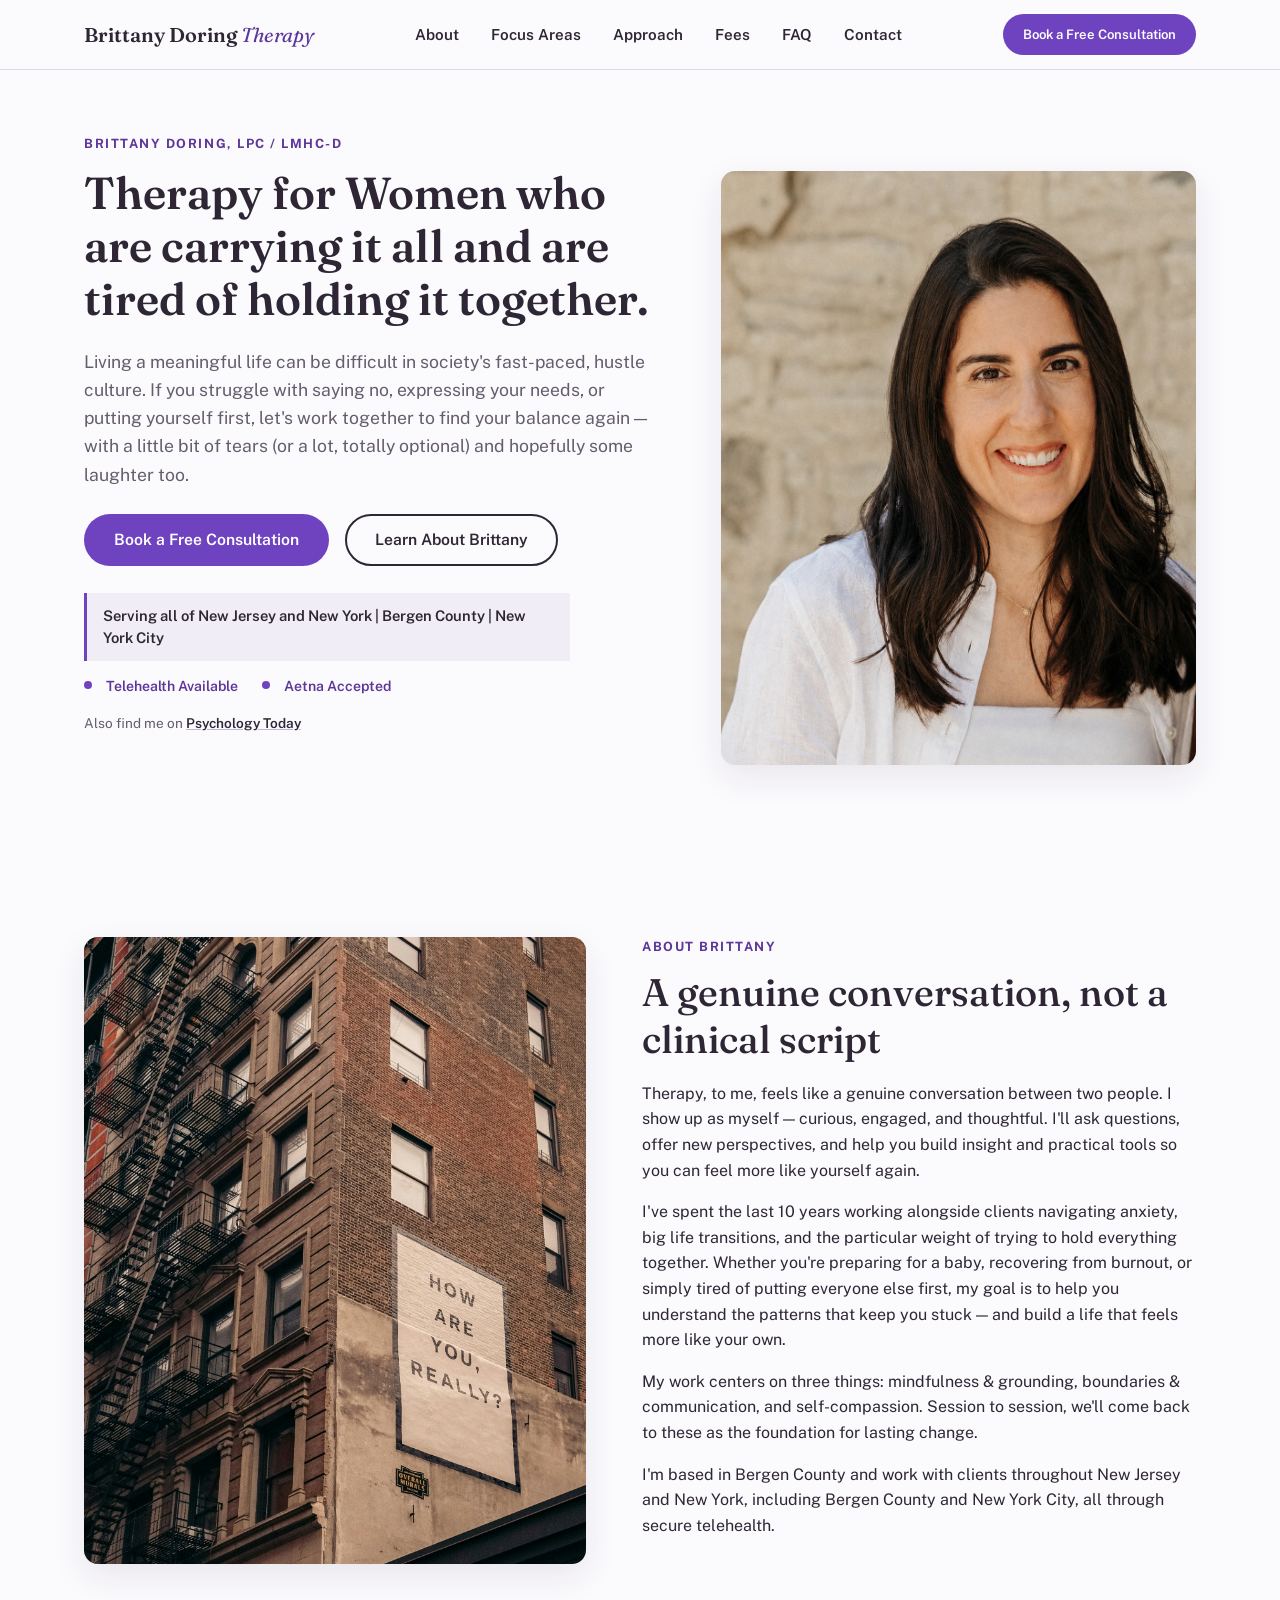
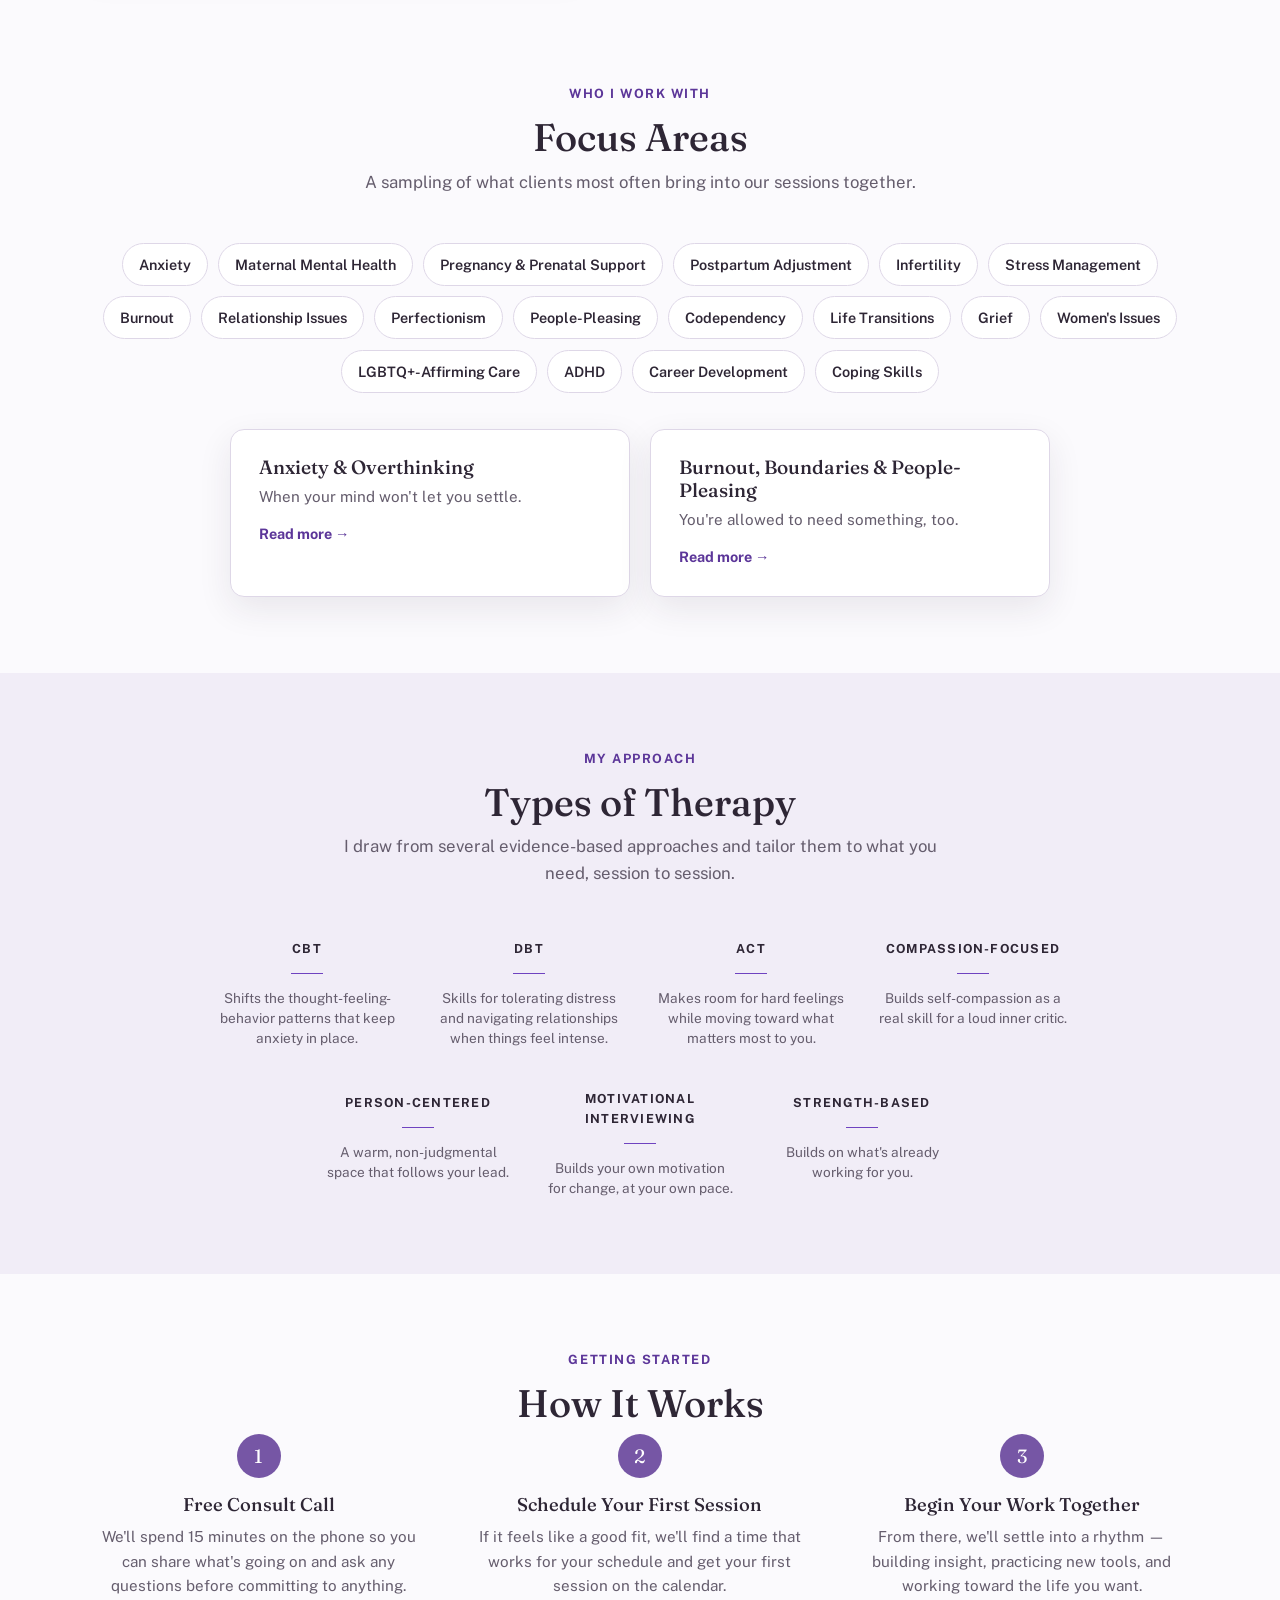
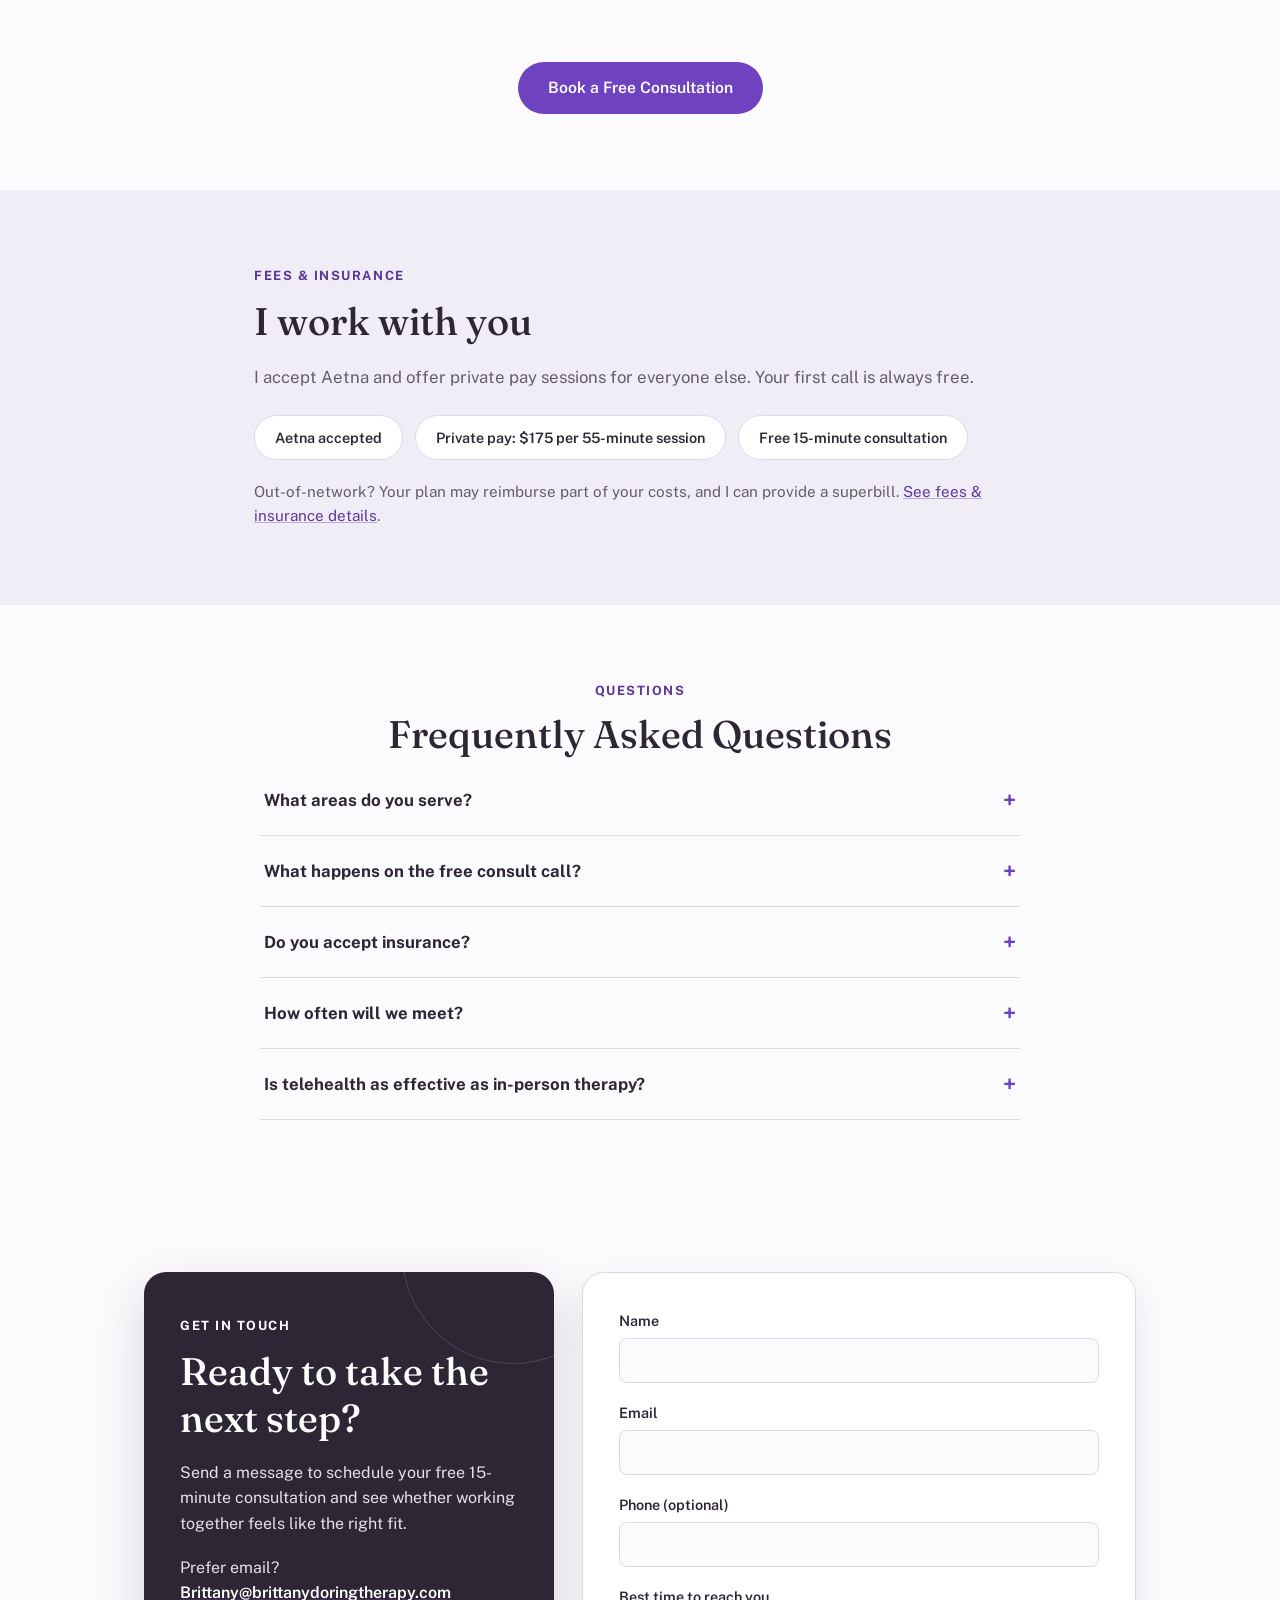
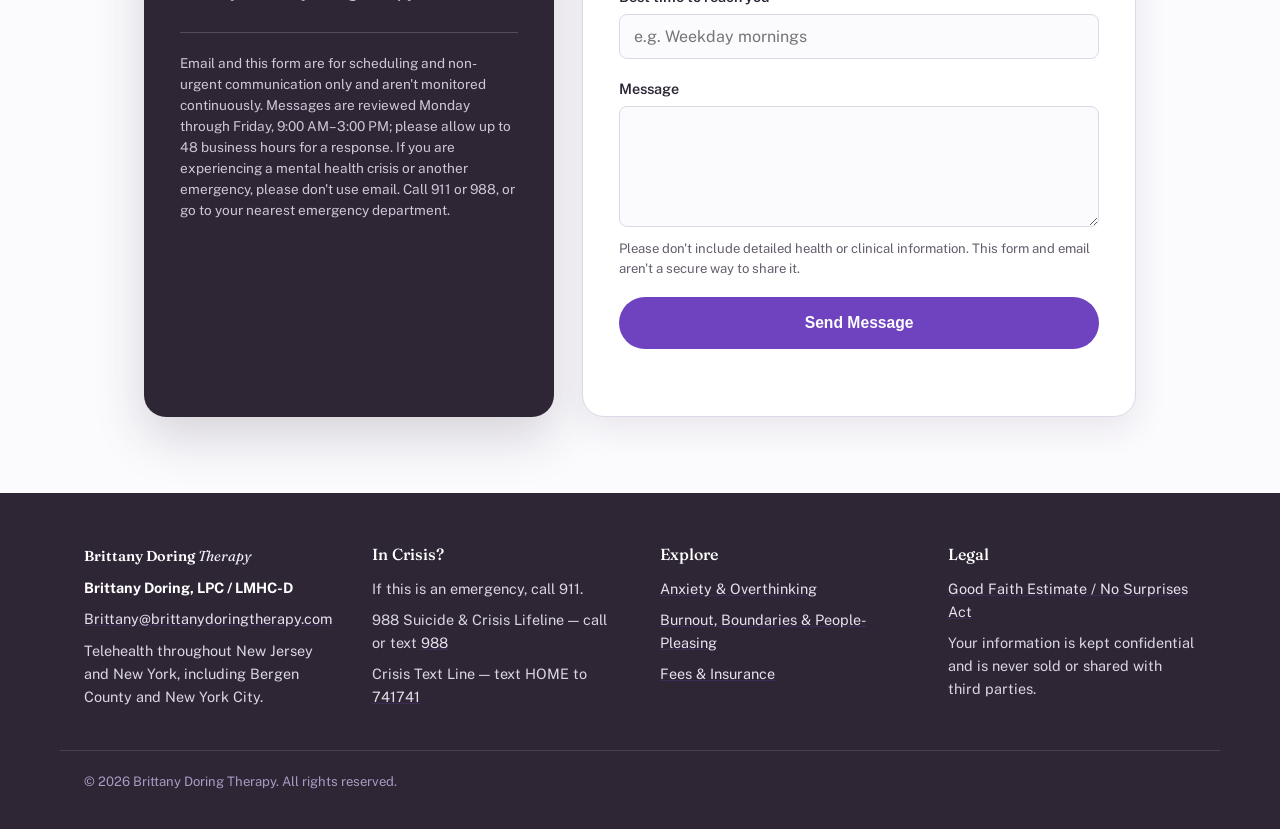
==== commit ffe86f9e: "Add files via upload" ====
--- a/index.html
+++ b/index.html
@@ -4,14 +4,14 @@
 <meta charset="UTF-8">
 <meta name="viewport" content="width=device-width, initial-scale=1.0">
 <title>Therapy for Women in NJ &amp; NY | Brittany Doring, LPC / LMHC-D</title>
-<meta name="description" content="Online therapy for women who are carrying a lot and tired of holding it all together. Brittany Doring, LPC / LMHC-D serves New Jersey and New York, including Bergen County and NYC. Free 15-minute consultation.">
+<meta name="description" content="Online therapy for women who are carrying it all and are tired of holding it together. Brittany Doring, LPC / LMHC-D serves New Jersey and New York, including Bergen County and NYC. Free 15-minute consultation.">
 <meta name="robots" content="index, follow">
 <link rel="canonical" href="https://www.brittanydoringtherapy.com/">
 
 <!-- Open Graph -->
 <meta property="og:type" content="website">
 <meta property="og:title" content="Therapy for Women in NJ & NY | Brittany Doring, LPC / LMHC-D">
-<meta property="og:description" content="Online therapy for women who are carrying a lot and tired of holding it all together. Serving New Jersey and New York, including Bergen County and NYC. Free 15-minute consultation.">
+<meta property="og:description" content="Online therapy for women who are carrying it all and are tired of holding it together. Serving New Jersey and New York, including Bergen County and NYC. Free 15-minute consultation.">
 <meta property="og:url" content="https://www.brittanydoringtherapy.com/">
 <meta property="og:image" content="assets/og-image.jpg">
 <meta name="twitter:card" content="summary_large_image">
@@ -148,7 +148,7 @@
     <div class="container hero-inner">
       <div class="hero-copy">
         <p class="eyebrow hero-anim">Brittany Doring, LPC / LMHC-D</p>
-        <h1 class="hero-anim">Therapy for women who are carrying a lot—and are tired of holding it all together.</h1>
+        <h1 class="hero-anim">Therapy for Women who are carrying it all and are tired of holding it together.</h1>
         <p class="hero-lede hero-anim">Living a meaningful life can be difficult in society's fast-paced, hustle culture. If you struggle with saying no, expressing your needs, or putting yourself first, let's work together to find your balance again — with a little bit of tears (or a lot, totally optional) and hopefully some laughter too.</p>
         <div class="hero-actions hero-anim">
           <a class="btn btn-primary" href="#contact">Book a Free Consultation</a>
@@ -407,13 +407,8 @@
         <p class="contact-policy">Email and this form are for scheduling and non-urgent communication only and aren't monitored continuously. Messages are reviewed Monday through Friday, 9:00 AM–3:00 PM; please allow up to 48 business hours for a response. If you are experiencing a mental health crisis or another emergency, please don't use email. Call 911 or 988, or go to your nearest emergency department.</p>
       </div>
       <div class="contact-form-wrap reveal">
-        <!--
-          TODO: Formspree setup (submissions are emailed to the account's address)
-          1. Create a free form at https://formspree.io using Brittany@brittanydoringtherapy.com.
-          2. Replace YOUR_FORM_ID below with the ID Formspree gives you
-             (the action URL will look like https://formspree.io/f/abc123).
-        -->
-        <form id="contact-form" class="contact-form" action="https://formspree.io/f/YOUR_FORM_ID" method="POST">
+        <!-- Formspree form: submissions are emailed to the Formspree account's address -->
+        <form id="contact-form" class="contact-form" action="https://formspree.io/f/mjyykqyq" method="POST">
           <div class="form-row">
             <label for="name">Name</label>
             <input type="text" id="name" name="name" autocomplete="name" required>
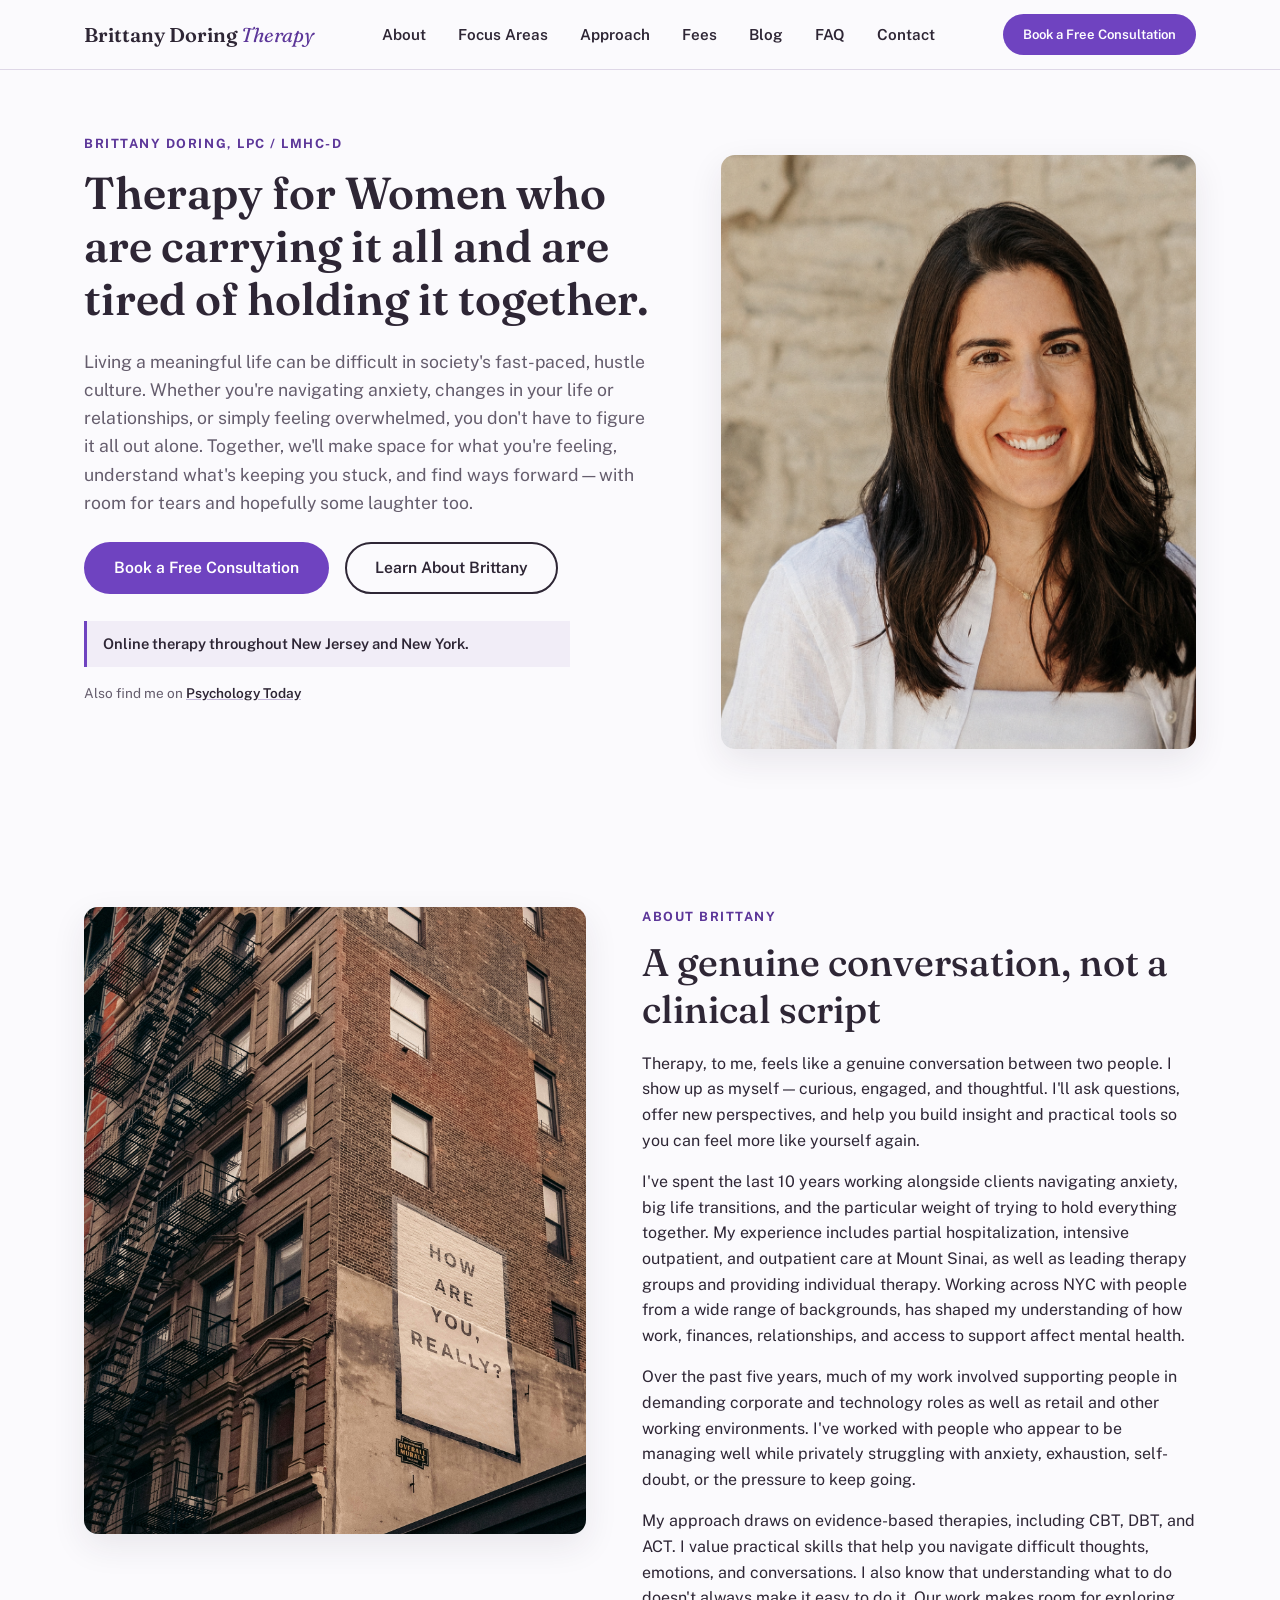
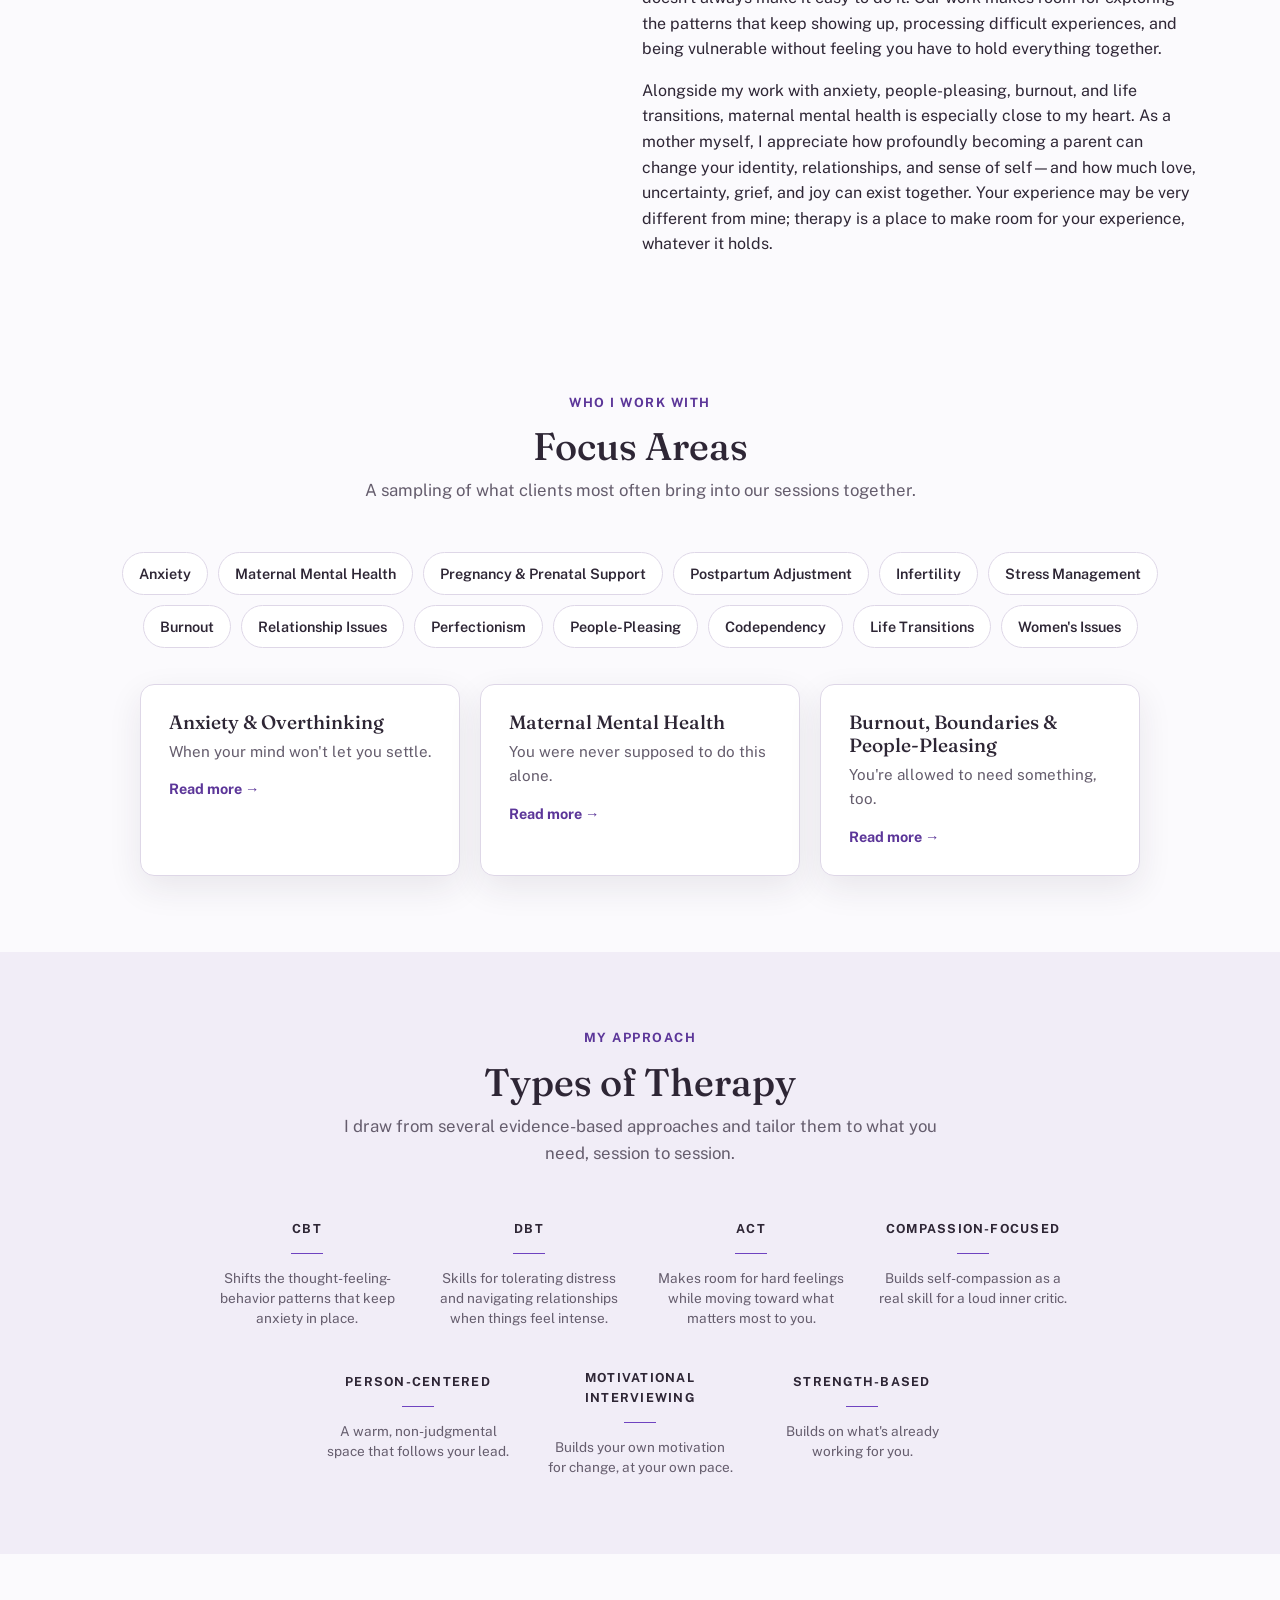
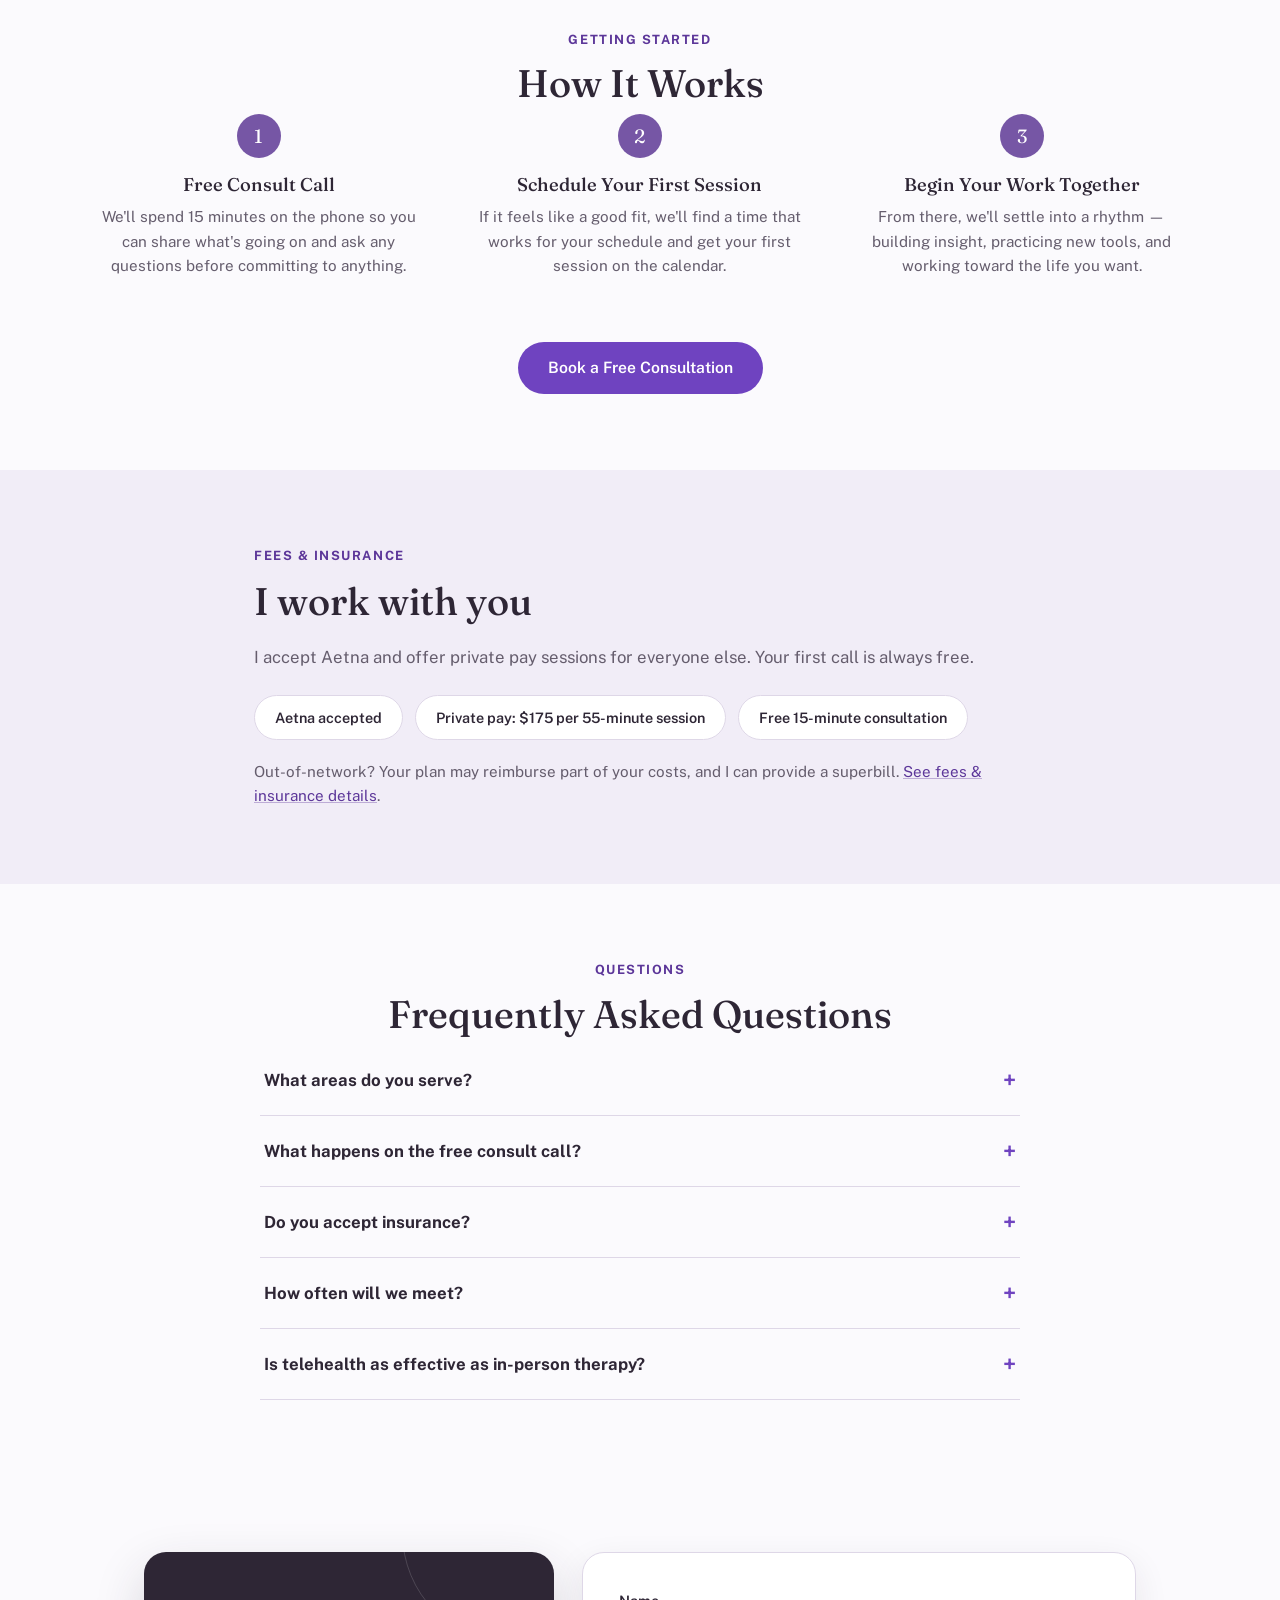
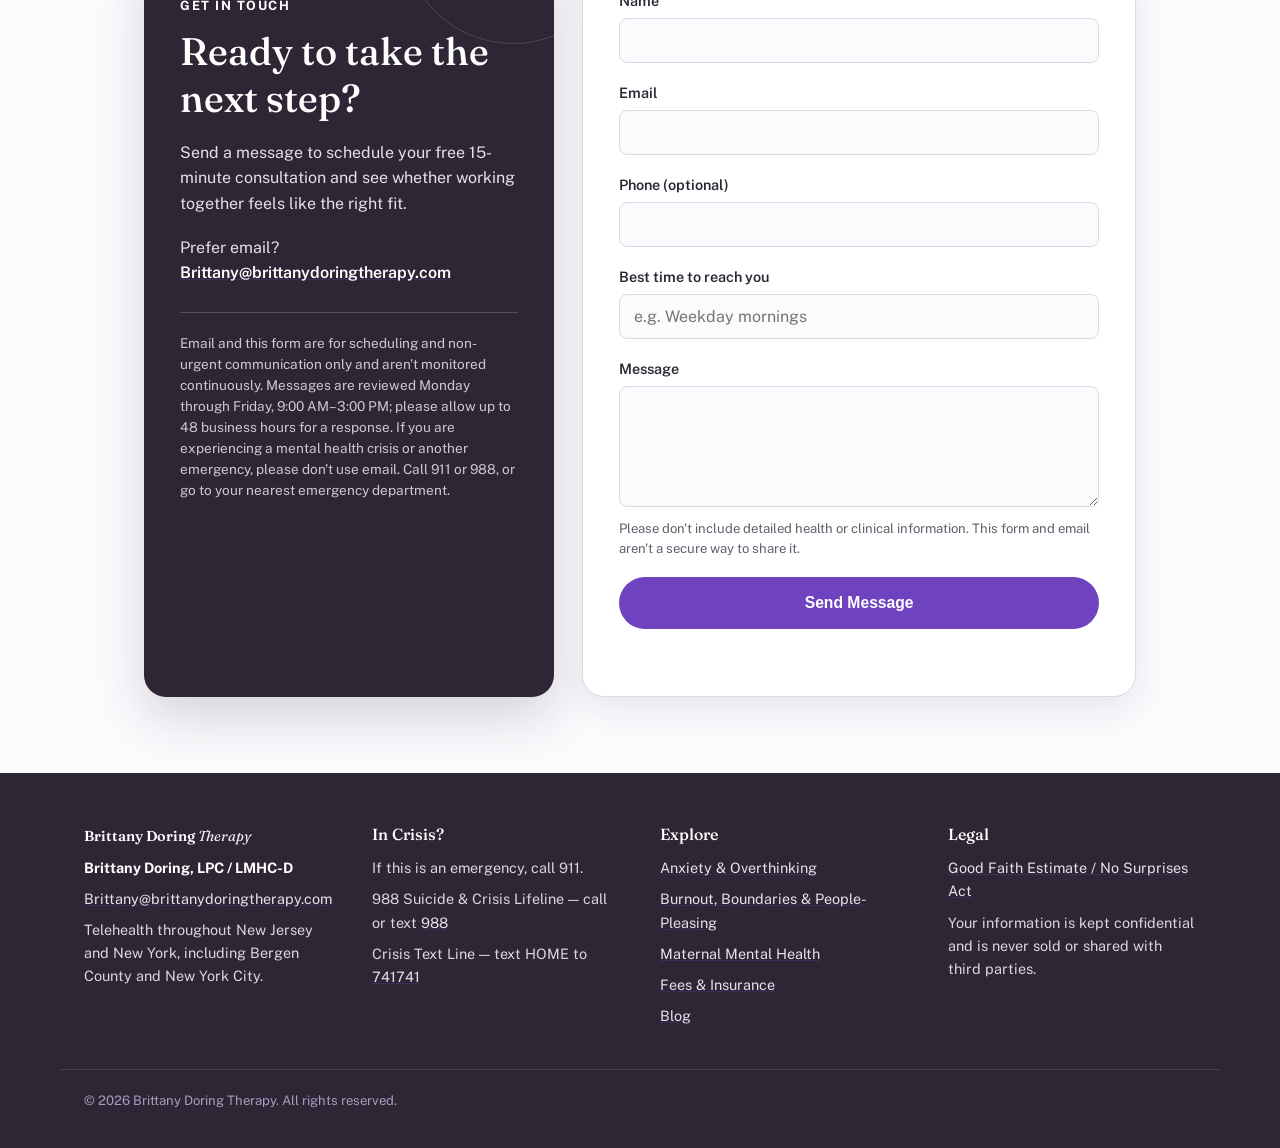
==== commit 94fe03b2: "Add files via upload" ====
--- a/index.html
+++ b/index.html
@@ -20,7 +20,7 @@
 <link rel="preconnect" href="https://fonts.gstatic.com" crossorigin>
 <link href="https://fonts.googleapis.com/css2?family=Fraunces:opsz,wght@9..144,400;9..144,500;9..144,600&family=Public+Sans:wght@400;500;600;700&display=swap" rel="stylesheet">
 
-<link rel="stylesheet" href="styles.css?v=20261023-1">
+<link rel="stylesheet" href="styles.css?v=20261111-5">
 <link rel="icon" href="data:,">
 
 <!-- JSON-LD: Person -->
@@ -133,6 +133,7 @@
         <li><a href="#focus-areas">Focus Areas</a></li>
         <li><a href="#approach">Approach</a></li>
         <li><a href="fees.html">Fees</a></li>
+        <li><a href="blog.html">Blog</a></li>
         <li><a href="#faq">FAQ</a></li>
         <li><a href="#contact">Contact</a></li>
       </ul>
@@ -149,16 +150,12 @@
       <div class="hero-copy">
         <p class="eyebrow hero-anim">Brittany Doring, LPC / LMHC-D</p>
         <h1 class="hero-anim">Therapy for Women who are carrying it all and are tired of holding it together.</h1>
-        <p class="hero-lede hero-anim">Living a meaningful life can be difficult in society's fast-paced, hustle culture. If you struggle with saying no, expressing your needs, or putting yourself first, let's work together to find your balance again — with a little bit of tears (or a lot, totally optional) and hopefully some laughter too.</p>
+        <p class="hero-lede hero-anim">Living a meaningful life can be difficult in society's fast-paced, hustle culture. Whether you're navigating anxiety, changes in your life or relationships, or simply feeling overwhelmed, you don't have to figure it all out alone. Together, we'll make space for what you're feeling, understand what's keeping you stuck, and find ways forward—with room for tears and hopefully some laughter too.</p>
         <div class="hero-actions hero-anim">
           <a class="btn btn-primary" href="#contact">Book a Free Consultation</a>
           <a class="btn btn-ghost" href="#about">Learn About Brittany</a>
         </div>
-        <p class="hero-service-area hero-anim">Serving all of New Jersey and New York <span aria-hidden="true">|</span> Bergen County <span aria-hidden="true">|</span> New York City</p>
-        <ul class="trust-badges hero-anim" aria-label="Practice highlights">
-          <li>Telehealth Available</li>
-          <li>Aetna Accepted</li>
-        </ul>
+        <p class="hero-service-area hero-anim">Online therapy throughout New Jersey and New York.</p>
         <p class="hero-elsewhere hero-anim">Also find me on <a href="https://www.psychologytoday.com/us/therapists/brittany-doring-mahwah-nj/941594" target="_blank" rel="noopener">Psychology Today</a></p>
         <div class="professional-verification hero-anim" aria-label="Psychology Today professional verification">
           <!-- Professional verification provided by Psychology Today -->
@@ -183,9 +180,10 @@
         <p class="eyebrow">About Brittany</p>
         <h2>A genuine conversation, not a clinical script</h2>
         <p>Therapy, to me, feels like a genuine conversation between two people. I show up as myself — curious, engaged, and thoughtful. I'll ask questions, offer new perspectives, and help you build insight and practical tools so you can feel more like yourself again.</p>
-        <p>I've spent the last 10 years working alongside clients navigating anxiety, big life transitions, and the particular weight of trying to hold everything together. Whether you're preparing for a baby, recovering from burnout, or simply tired of putting everyone else first, my goal is to help you understand the patterns that keep you stuck — and build a life that feels more like your own.</p>
-        <p>My work centers on three things: mindfulness &amp; grounding, boundaries &amp; communication, and self-compassion. Session to session, we'll come back to these as the foundation for lasting change.</p>
-        <p>I'm based in Bergen County and work with clients throughout New Jersey and New York, including Bergen County and New York City, all through secure telehealth.</p>
+        <p>I've spent the last 10 years working alongside clients navigating anxiety, big life transitions, and the particular weight of trying to hold everything together. My experience includes partial hospitalization, intensive outpatient, and outpatient care at Mount Sinai, as well as leading therapy groups and providing individual therapy. Working across NYC with people from a wide range of backgrounds, has shaped my understanding of how work, finances, relationships, and access to support affect mental health.</p>
+        <p>Over the past five years, much of my work involved supporting people in demanding corporate and technology roles as well as retail and other working environments. I've worked with people who appear to be managing well while privately struggling with anxiety, exhaustion, self-doubt, or the pressure to keep going.</p>
+        <p>My approach draws on evidence-based therapies, including CBT, DBT, and ACT. I value practical skills that help you navigate difficult thoughts, emotions, and conversations. I also know that understanding what to do doesn't always make it easy to do it. Our work makes room for exploring the patterns that keep showing up, processing difficult experiences, and being vulnerable without feeling you have to hold everything together.</p>
+        <p>Alongside my work with anxiety, people-pleasing, burnout, and life transitions, maternal mental health is especially close to my heart. As a mother myself, I appreciate how profoundly becoming a parent can change your identity, relationships, and sense of self—and how much love, uncertainty, grief, and joy can exist together. Your experience may be very different from mine; therapy is a place to make room for your experience, whatever it holds.</p>
       </div>
     </div>
   </section>
@@ -209,18 +207,20 @@
         <li class="reveal-item">People-Pleasing</li>
         <li class="reveal-item">Codependency</li>
         <li class="reveal-item">Life Transitions</li>
-        <li class="reveal-item">Grief</li>
         <li class="reveal-item">Women's Issues</li>
-        <li class="reveal-item">LGBTQ+-Affirming Care</li>
-        <li class="reveal-item">ADHD</li>
-        <li class="reveal-item">Career Development</li>
-        <li class="reveal-item">Coping Skills</li>
       </ul>
       <div class="focus-pages">
         <div class="reveal-item">
           <a class="focus-card" href="anxiety-therapy.html">
             <h3>Anxiety &amp; Overthinking</h3>
             <p>When your mind won't let you settle.</p>
+            <span class="focus-card-link">Read more &rarr;</span>
+          </a>
+        </div>
+        <div class="reveal-item">
+          <a class="focus-card" href="maternal-mental-health.html">
+            <h3>Maternal Mental Health</h3>
+            <p>You were never supposed to do this alone.</p>
             <span class="focus-card-link">Read more &rarr;</span>
           </a>
         </div>
@@ -323,6 +323,14 @@
         </ul>
         <p class="fees-note">Out-of-network? Your plan may reimburse part of your costs, and I can provide a superbill. <a href="fees.html">See fees &amp; insurance details</a>.</p>
       </div>
+
+      <!-- TODO: Mentaya widget is hidden until the full widget code is confirmed working. Delete the `hidden` attribute on the div below (and on the fees page section) to show it. -->
+      <div class="mentaya-embed reveal" hidden>
+        <h3>Use your out-of-network benefits</h3>
+        <p>I have partnered with Mentaya to help clients use their out-of-network benefits to save money on therapy. Use this tool to see if you qualify for reimbursement for my services.</p>
+        <iframe width="100%" height=350 loading="lazy" style="border:none;border-radius:20px;max-width:600px;margin:auto;display:block;" onload="const resize=() => this.height=this.clientWidth >= 600?350:590;resize();window.addEventListener('resize', resize);" src="https://app.mentaya.com/public/practices/tNxorCthqYvCzBmhoIKP/eligibility/widget" title="Check Mentaya eligibility"></iframe>
+        <p class="mentaya-note">This tool is provided by Mentaya, so the details you enter go to Mentaya rather than to me.</p>
+      </div>
     </div>
   </section>
 
@@ -458,7 +466,9 @@
       <h3>Explore</h3>
       <p><a href="anxiety-therapy.html">Anxiety &amp; Overthinking</a></p>
       <p><a href="burnout-boundaries-people-pleasing.html">Burnout, Boundaries &amp; People-Pleasing</a></p>
+      <p><a href="maternal-mental-health.html">Maternal Mental Health</a></p>
       <p><a href="fees.html">Fees &amp; Insurance</a></p>
+      <p><a href="blog.html">Blog</a></p>
     </div>
     <div class="footer-col">
       <h3>Legal</h3>
--- a/styles.css
+++ b/styles.css
@@ -318,32 +318,6 @@
   line-height: 1.5;
 }
 
-.trust-badges {
-  list-style: none;
-  display: flex;
-  flex-wrap: wrap;
-  gap: 12px 24px;
-  padding: 0;
-  margin: 0;
-}
-.trust-badges li {
-  font-size: 0.88rem;
-  font-weight: 600;
-  color: var(--sage-dark);
-  padding-left: 22px;
-  position: relative;
-}
-.trust-badges li::before {
-  content: "";
-  position: absolute;
-  left: 0;
-  top: 6px;
-  width: 8px;
-  height: 8px;
-  border-radius: 50%;
-  background: var(--terracotta);
-}
-
 .hero-elsewhere {
   margin: 16px 0 0;
   font-size: 0.85rem;
@@ -820,9 +794,9 @@
 
 .focus-pages {
   display: grid;
-  grid-template-columns: repeat(2, 1fr);
+  grid-template-columns: repeat(auto-fit, minmax(250px, 1fr));
   gap: 20px;
-  max-width: 820px;
+  max-width: 1000px;
   margin: 36px auto 0;
 }
 
@@ -893,10 +867,6 @@
   object-fit: cover;
   border-radius: var(--radius);
   box-shadow: var(--shadow-soft);
-}
-
-.page-hero-photo--mural {
-  object-position: center 72%;
 }
 
 .prose-section {
@@ -1124,7 +1094,14 @@
   .page-hero-photo { aspect-ratio: 16 / 9; }
 }
 
-@media (max-width: 960px) {
+@media (max-width: 1120px) {
+  .header-inner { gap: 14px; }
+  .nav-links { gap: 18px; }
+  .nav-links a { font-size: 0.9rem; }
+  .header-cta { padding: 10px 14px; font-size: 0.78rem; }
+}
+
+@media (max-width: 1040px) {
   .nav-toggle {
     display: inline-flex;
     align-items: center;
@@ -1181,8 +1158,6 @@
   .hero-photo { aspect-ratio: 16/7; }
   .hero-actions { flex-direction: column; align-items: stretch; }
   .hero-actions .btn { text-align: center; }
-  .hero-service-area span { display: none; }
-  .hero-service-area { line-height: 1.7; }
   .tag-grid { gap: 8px; }
   .tag-grid li { padding: 8px 13px; font-size: 0.84rem; }
   .contact-card { padding: 36px 22px; border-radius: 16px; }
@@ -1193,3 +1168,88 @@
   .prose-section { padding: 36px 0 48px; }
   .fee-card { padding: 24px 22px; }
 }
+
+/* -------------------- Mentaya widget -------------------- */
+
+.mentaya-embed {
+  margin-top: 44px;
+  padding-top: 36px;
+  border-top: 1px solid var(--border);
+}
+.mentaya-embed h3 {
+  font-size: 1.35rem;
+}
+.mentaya-embed p,
+.mentaya-inner p {
+  color: var(--muted);
+}
+.mentaya-embed iframe {
+  margin: 24px 0 0 !important;
+}
+.mentaya-inner {
+  text-align: center;
+}
+.mentaya-inner #mentaya-widget {
+  margin-top: 24px;
+}
+.mentaya-note {
+  margin: 18px 0 0;
+  font-size: 0.82rem;
+  color: var(--muted);
+}
+
+/* -------------------- Blog -------------------- */
+
+.blog-grid {
+  display: grid;
+  grid-template-columns: repeat(auto-fit, minmax(280px, 1fr));
+  gap: 28px;
+  max-width: 1040px;
+  margin: 0 auto;
+}
+.blog-grid > .reveal-item {
+  display: flex;
+}
+.blog-card {
+  flex: 1;
+  display: flex;
+  flex-direction: column;
+  overflow: hidden;
+  background: var(--white);
+  border: 1px solid var(--border);
+  border-radius: var(--radius);
+  box-shadow: var(--shadow-soft);
+  text-decoration: none;
+  color: var(--forest);
+  transition: transform 0.2s ease, border-color 0.2s ease;
+}
+.blog-card:hover {
+  transform: translateY(-3px);
+  border-color: var(--sage);
+}
+.blog-card-img {
+  width: 100%;
+  aspect-ratio: 4 / 3;
+  object-fit: cover;
+}
+.blog-card-body {
+  display: flex;
+  flex-direction: column;
+  flex: 1;
+  padding: 22px 24px 26px;
+}
+.blog-card h2 {
+  margin: 0 0 10px;
+  font-size: 1.25rem;
+}
+.blog-card p {
+  margin: 0 0 16px;
+  color: var(--muted);
+  font-size: 0.95rem;
+}
+.blog-card-link {
+  margin-top: auto;
+  color: var(--sage-dark);
+  font-weight: 700;
+  font-size: 0.9rem;
+}
